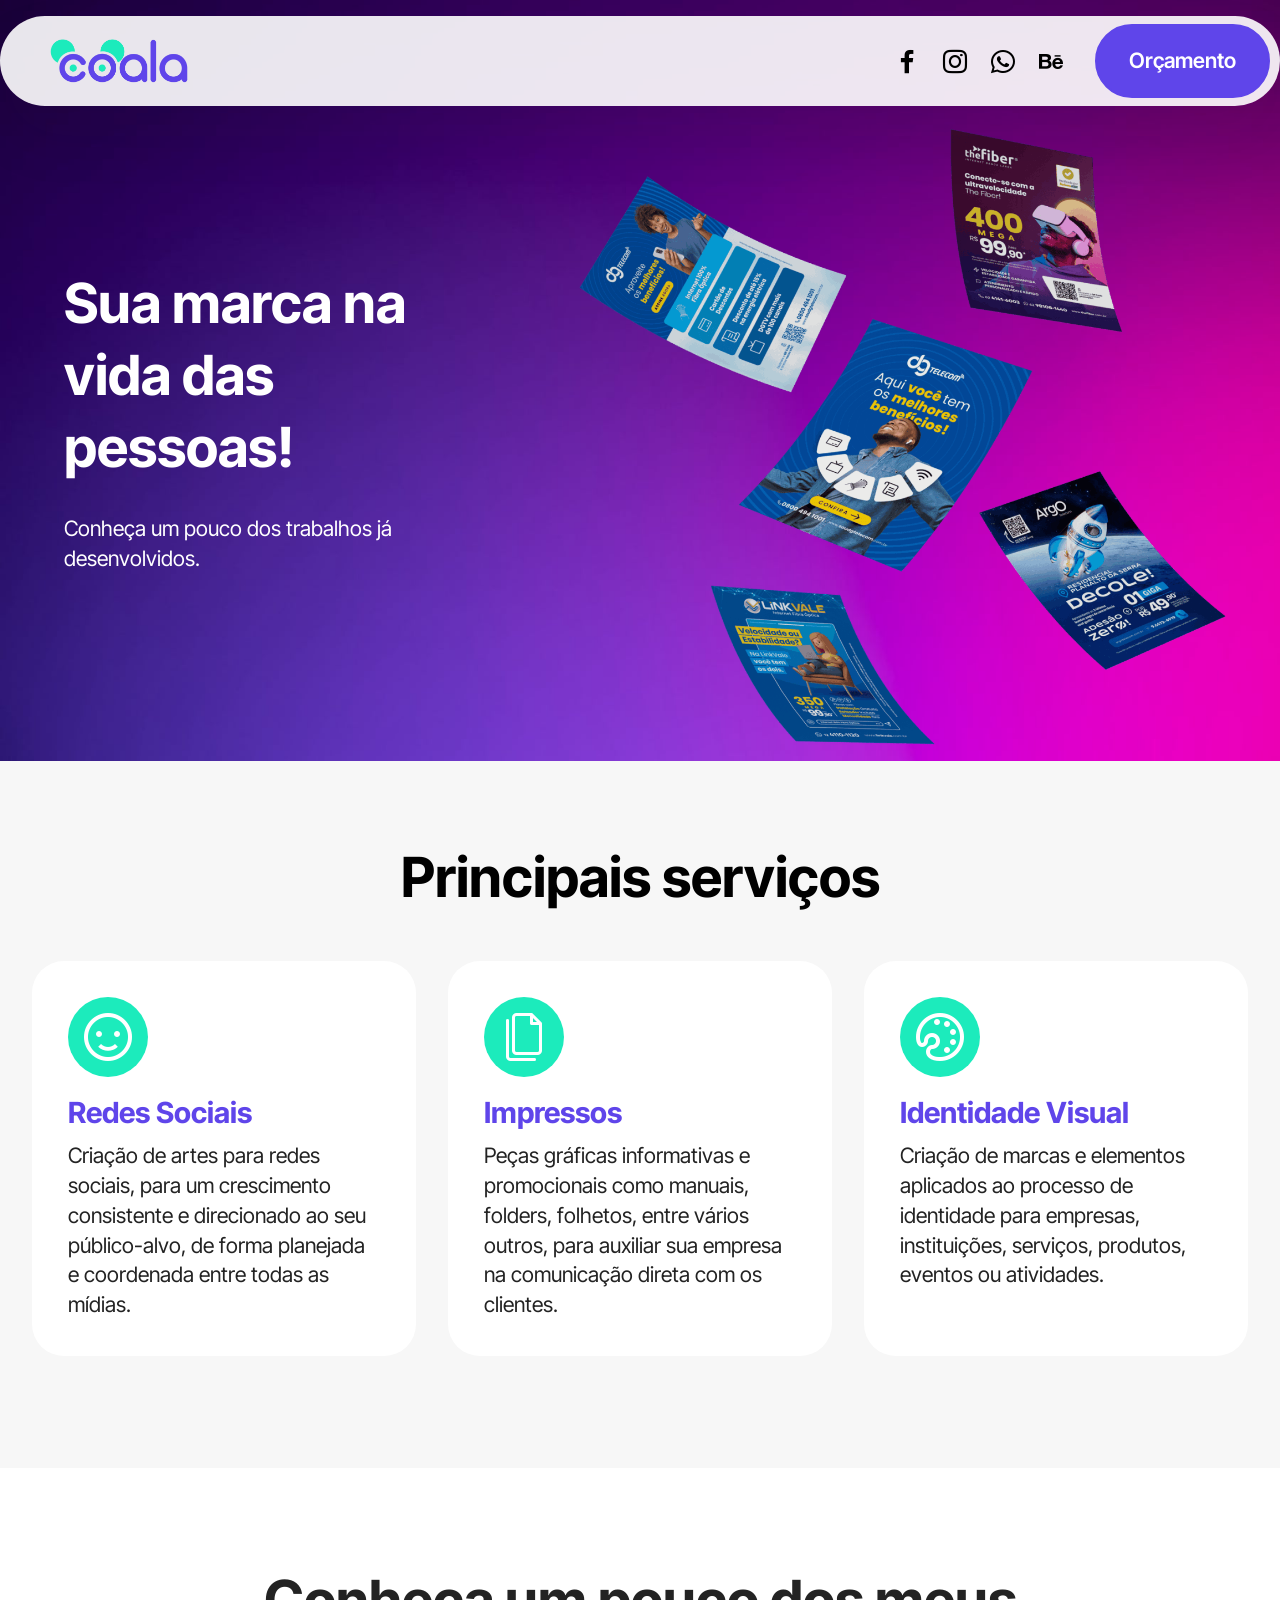
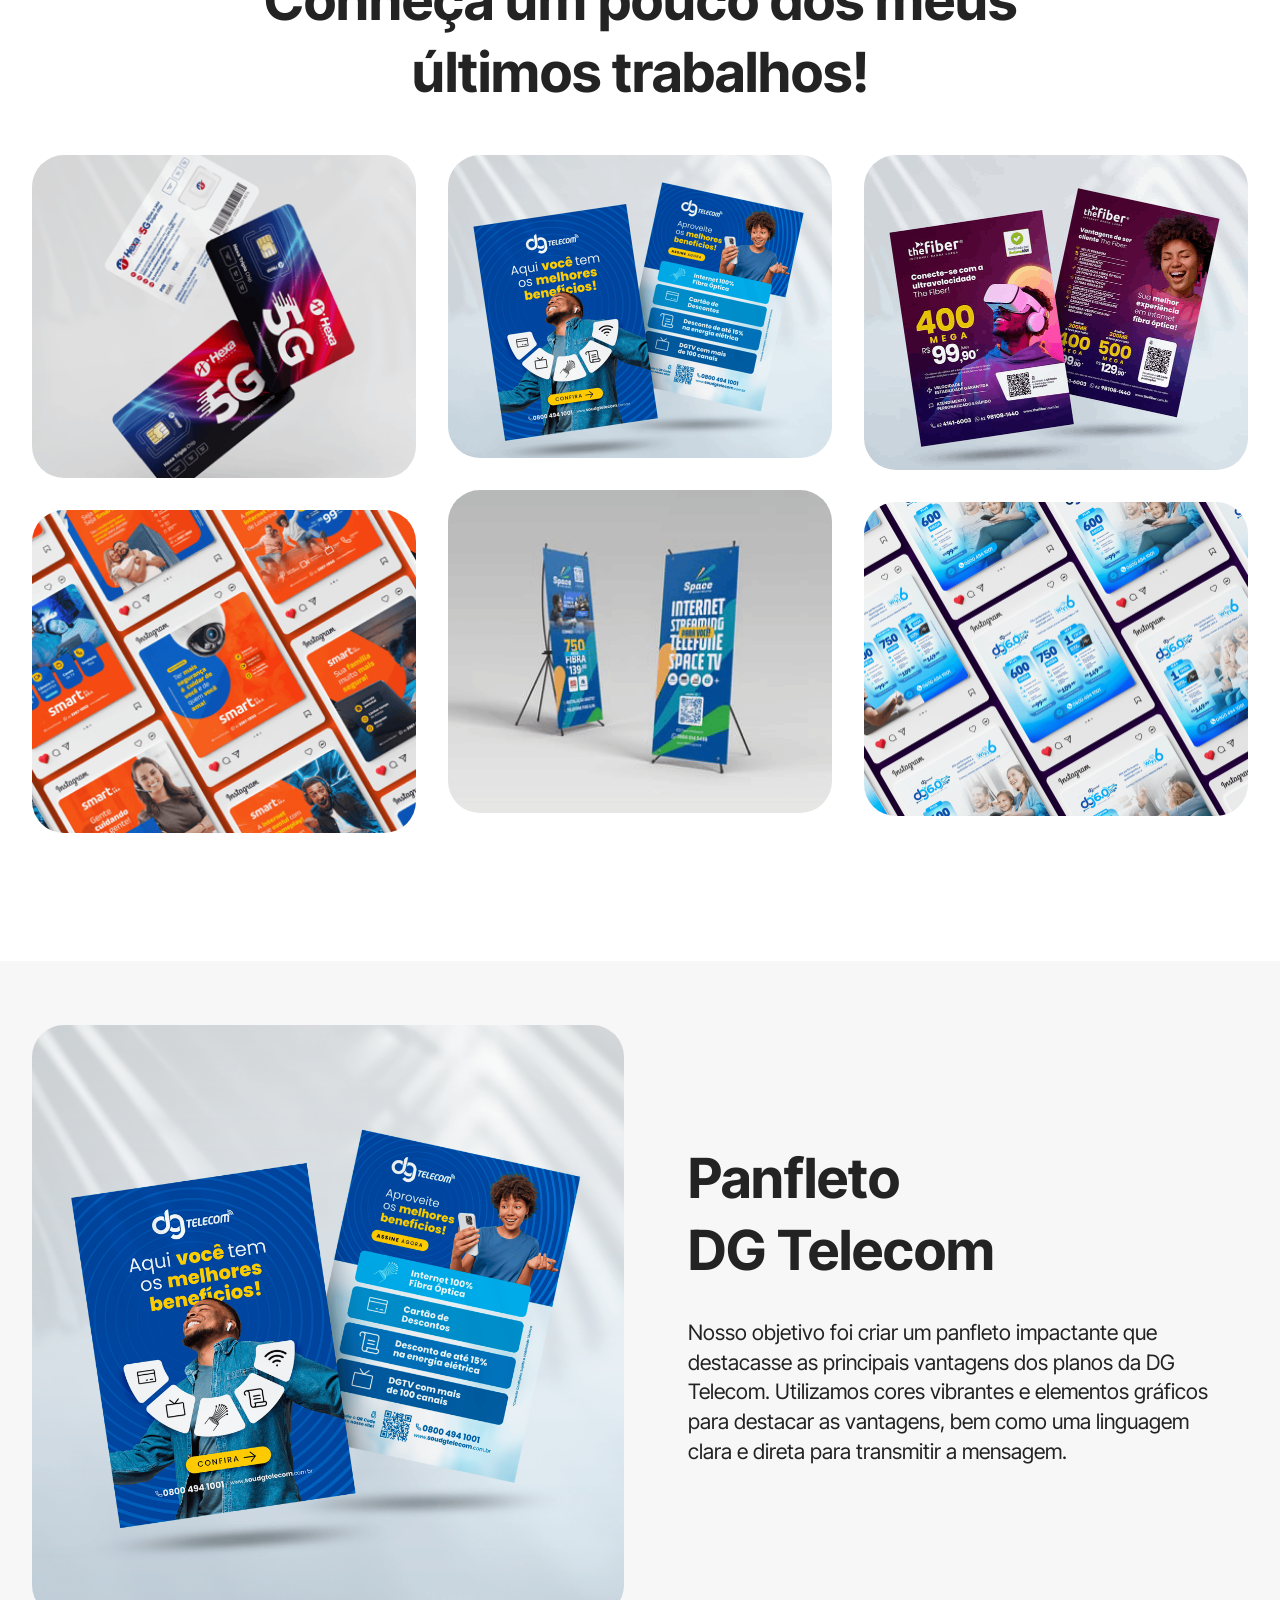
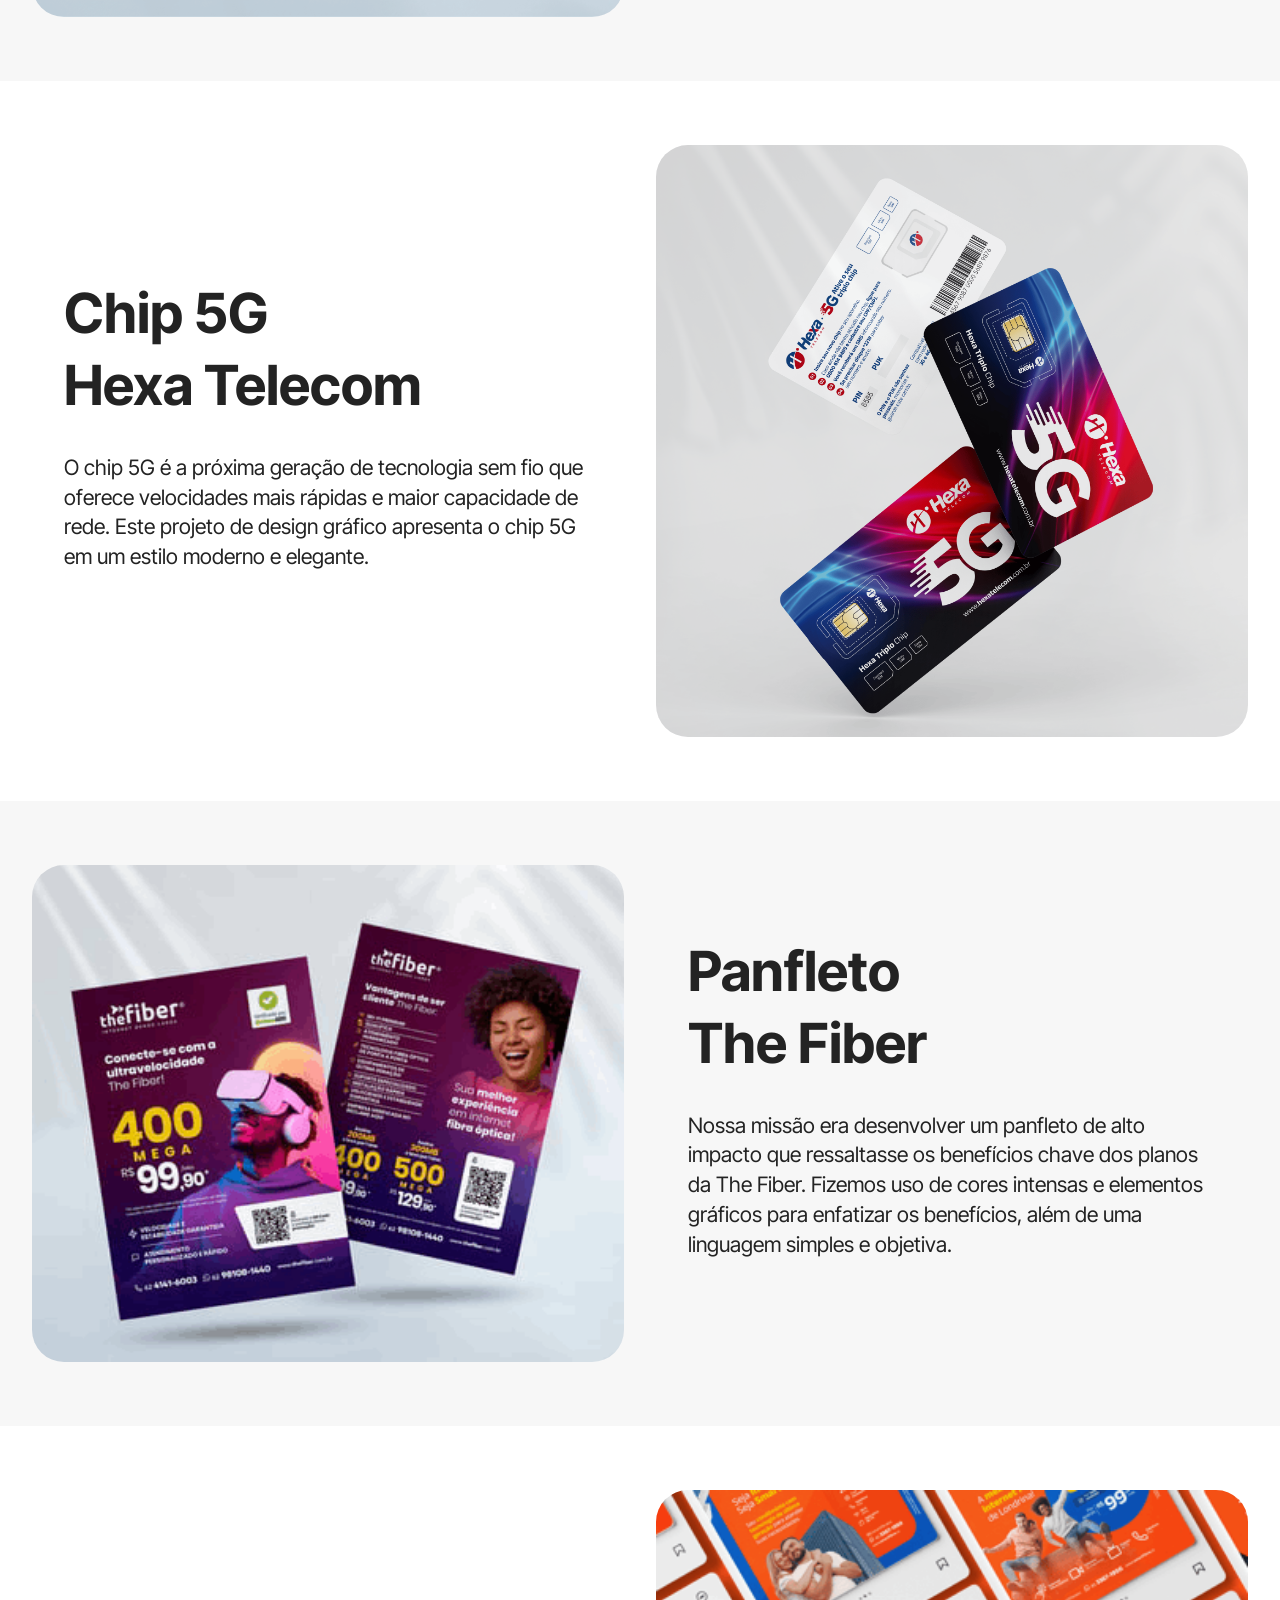
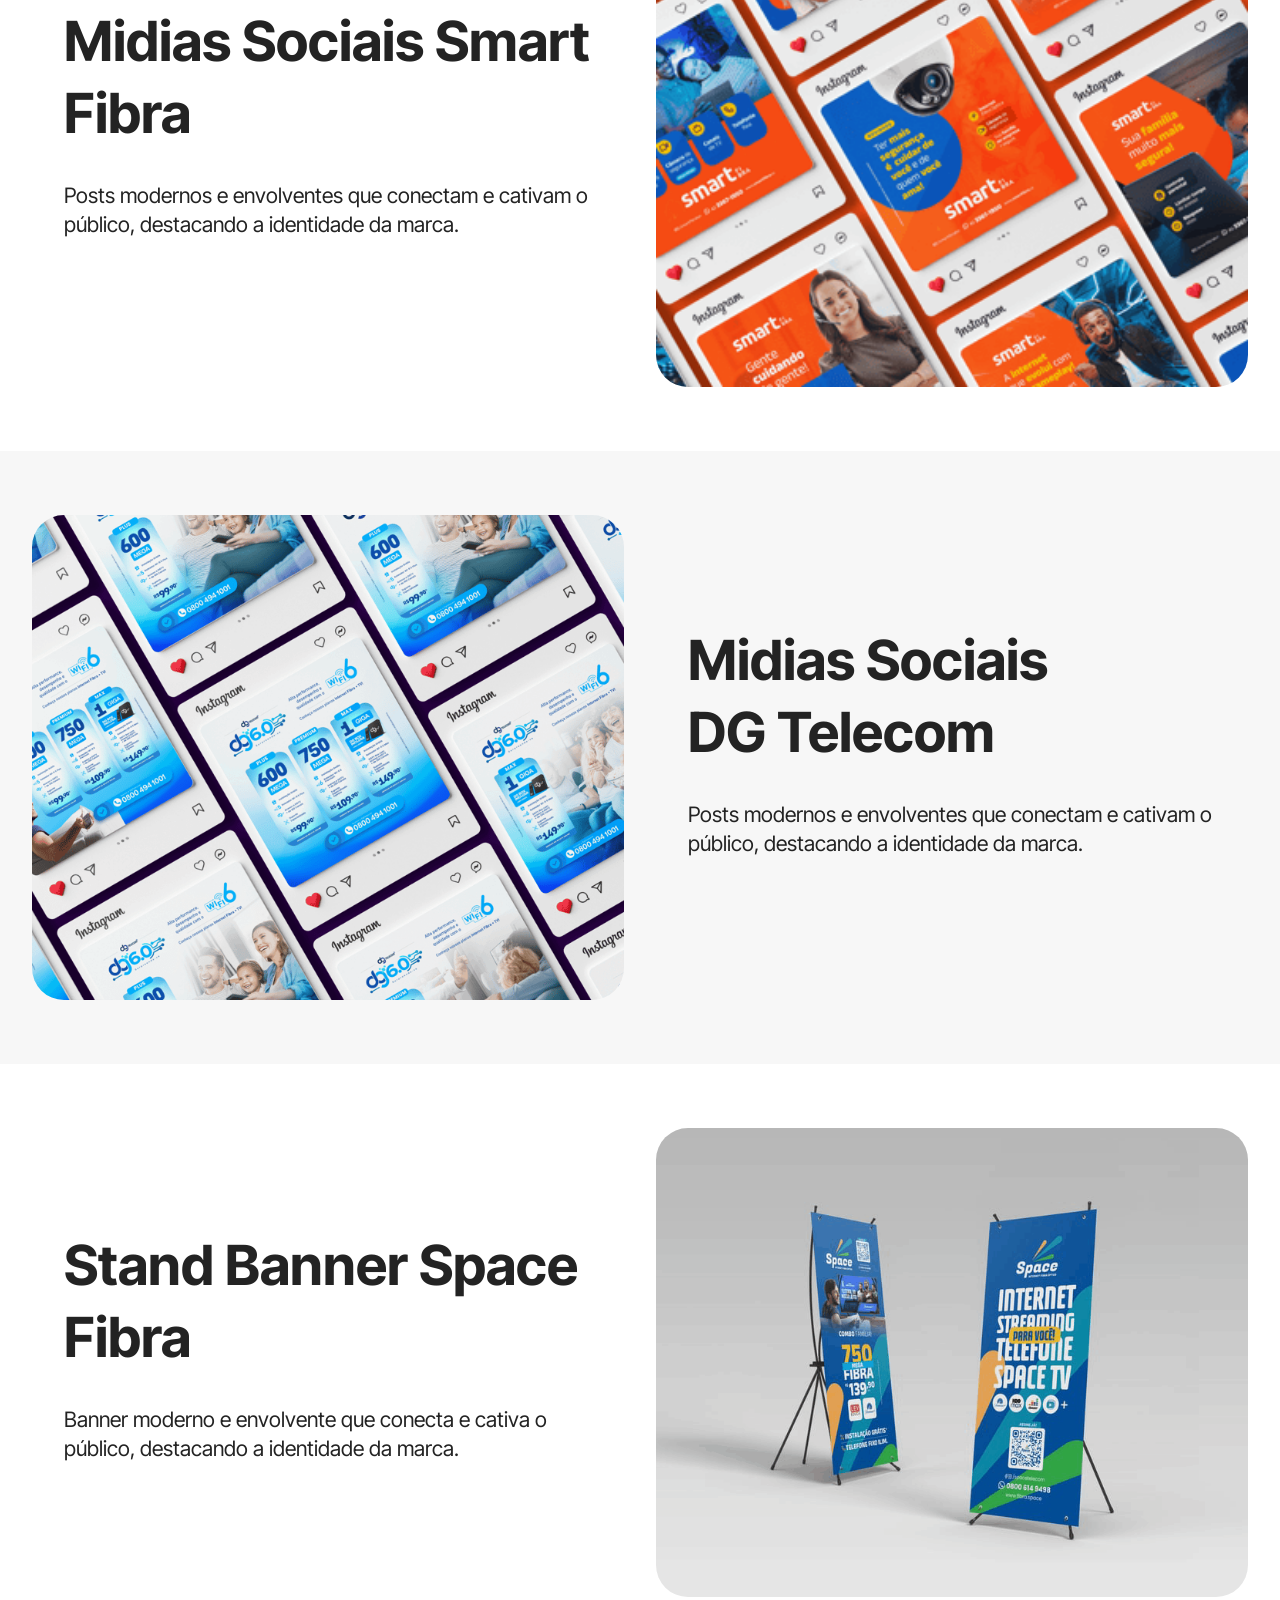
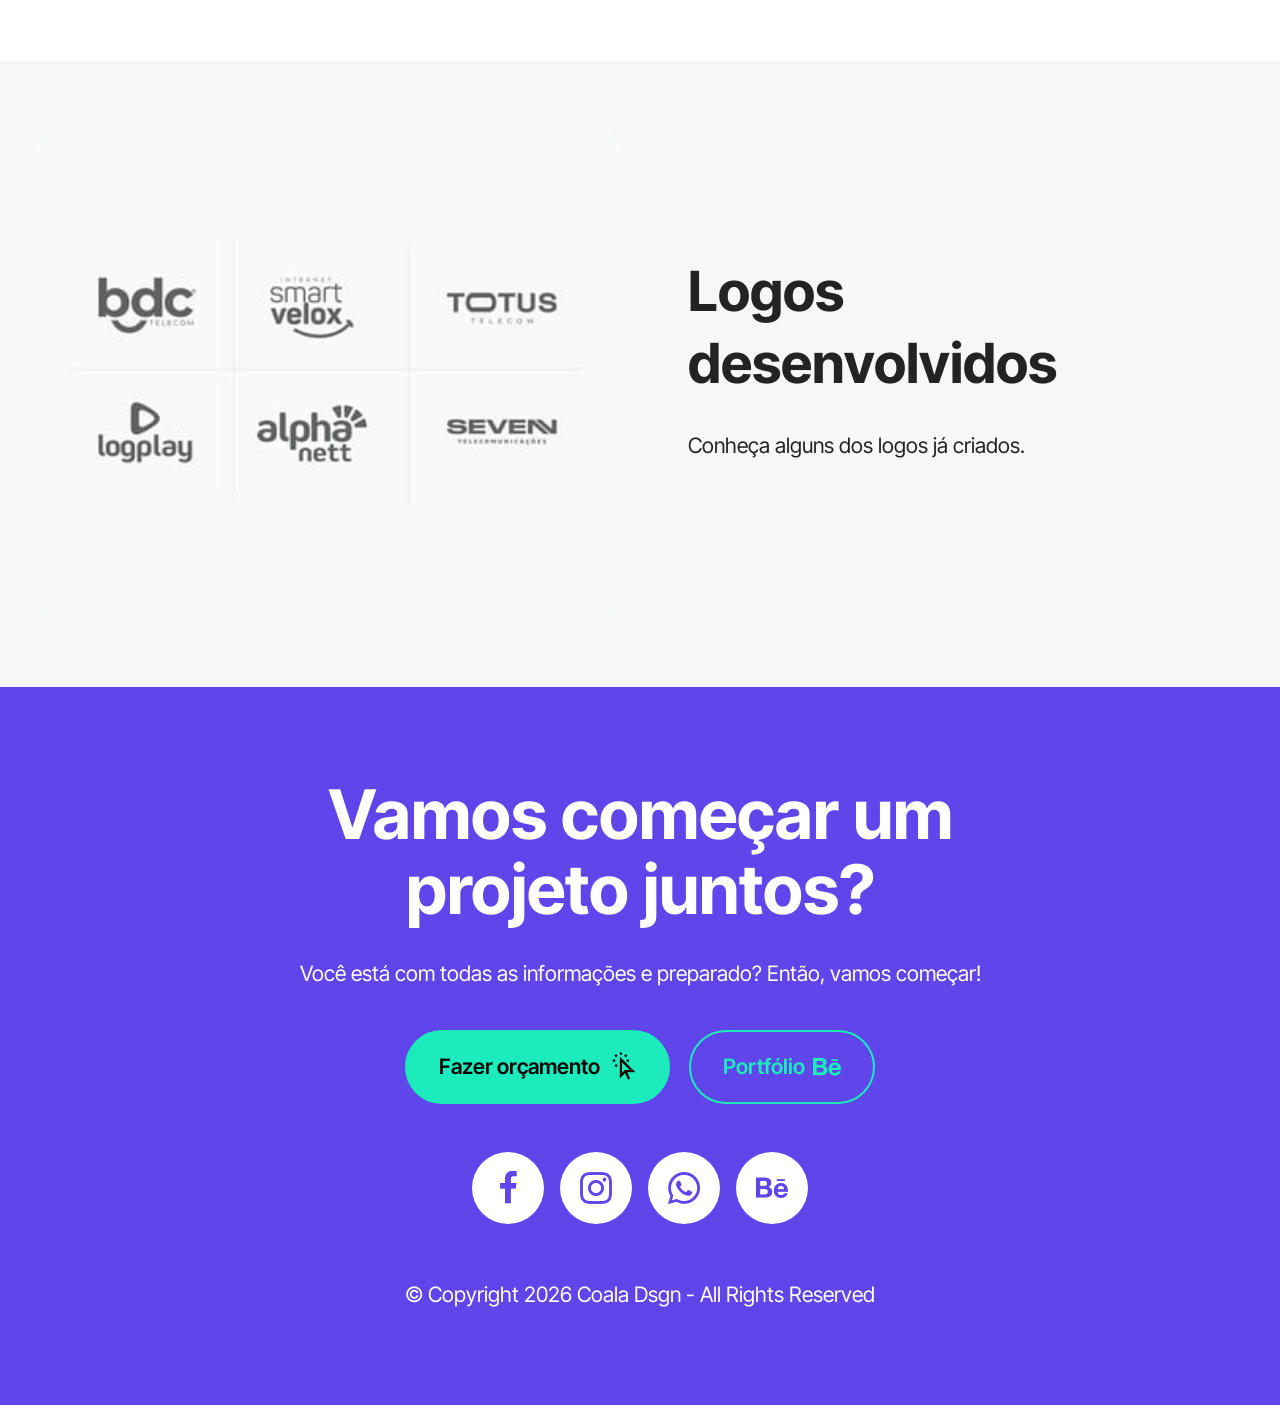
==== index.html @ 8f57ee8e "Update index.html" ====
<!DOCTYPE html>
<html  >
<head>
<link rel=“canonical” href=”https://www.coaladsgn.com”/>
	<!-- Google Tag Manager -->
<script>(function(w,d,s,l,i){w[l]=w[l]||[];w[l].push({'gtm.start':
new Date().getTime(),event:'gtm.js'});var f=d.getElementsByTagName(s)[0],
j=d.createElement(s),dl=l!='dataLayer'?'&l='+l:'';j.async=true;j.src=
'https://www.googletagmanager.com/gtm.js?id='+i+dl;f.parentNode.insertBefore(j,f);
})(window,document,'script','dataLayer','GTM-NLQ5HMNQ');</script>
<!-- End Google Tag Manager -->
  <!-- Site made with Mobirise Website Builder v6.1.12, https://mobirise.com -->
  <meta charset="UTF-8">
  <meta http-equiv="X-UA-Compatible" content="IE=edge">
  <meta name="generator" content="Mobirise v6.1.12, mobirise.com">
  <meta name="twitter:card" content="summary_large_image"/>
  <meta name="twitter:image:src" content="assets/images/index-meta.webp">
  <meta property="og:image" content="assets/images/index-meta.webp">
  <meta name="twitter:title" content="Coala Design: Serviços Gráficos Personalizados para Sua Empresa">
  <meta name="viewport" content="width=device-width, initial-scale=1, minimum-scale=1">
  <link rel="shortcut icon" href="assets/images/fav-azg89krl71hvrdk9-1.webp" type="image/x-icon">
  <meta name="description" content="Oferecemos serviços gráficos personalizados que ajudam sua marca a se destacar nas redes sociais e no mundo offline. Entre em contato para saber mais sobre design gráfico e como podemos ajudar sua marca a brilhar!">
  
  
  <title>Coala Design: Serviços Gráficos Personalizados para Sua Empresa</title>
  <link rel="stylesheet" href="assets/web/assets/mobirise-icons2/mobirise2.css">
  <link rel="stylesheet" href="assets/web/assets/mobirise-icons-bold/mobirise-icons-bold.css">
  <link rel="stylesheet" href="assets/bootstrap/css/bootstrap.min.css">
  <link rel="stylesheet" href="assets/animatecss/animate.css">
  <link rel="stylesheet" href="assets/dropdown/css/style.css">
  <link rel="stylesheet" href="assets/socicon/css/styles.css">
  <link rel="stylesheet" href="assets/theme/css/style.css">
  <link rel="stylesheet" href="assets/gallery/style.css">
  <link rel="preload" href="https://fonts.googleapis.com/css?family=Inter+Tight:100,200,300,400,500,600,700,800,900,100i,200i,300i,400i,500i,600i,700i,800i,900i&display=swap" as="style" onload="this.onload=null;this.rel='stylesheet'">
  <noscript><link rel="stylesheet" href="https://fonts.googleapis.com/css?family=Inter+Tight:100,200,300,400,500,600,700,800,900,100i,200i,300i,400i,500i,600i,700i,800i,900i&display=swap"></noscript>
  <link rel="preload" as="style" href="assets/mobirise/css/mbr-additional.css?v=78zz54"><link rel="stylesheet" href="assets/mobirise/css/mbr-additional.css?v=78zz54" type="text/css">

  
  
  
</head>
<body>
<!-- Google Tag Manager (noscript) -->
<noscript><iframe src="https://www.googletagmanager.com/ns.html?id=GTM-NLQ5HMNQ"
height="0" width="0" style="display:none;visibility:hidden"></iframe></noscript>
<!-- End Google Tag Manager (noscript) -->
  
  <section data-bs-version="5.1" class="menu menu2 cid-tJS6tZXiPa" once="menu" id="menu02-0">
	

	<nav class="navbar navbar-dropdown navbar-fixed-top navbar-expand-lg">
		<div class="container">
			<div class="navbar-brand">
				<span class="navbar-logo">
					<a href="https://www.coaladsgn.com/">
						<img src="assets/images/logo-coala-a3qpnkgbgbfbpbwk-307x118.png" alt="Coala Design" style="height: 3.7rem;">
					</a>
				</span>
				
			</div>
			<button class="navbar-toggler" type="button" data-toggle="collapse" data-bs-toggle="collapse" data-target="#navbarSupportedContent" data-bs-target="#navbarSupportedContent" aria-controls="navbarNavAltMarkup" aria-expanded="false" aria-label="Toggle navigation">
				<div class="hamburger">
					<span></span>
					<span></span>
					<span></span>
					<span></span>
				</div>
			</button>
			<div class="collapse navbar-collapse" id="navbarSupportedContent">
				
				<div class="icons-menu">
					<a class="iconfont-wrapper" href="https://www.facebook.com/coaladsgn" target="_blank">
						<span class="p-2 mbr-iconfont socicon-facebook socicon"></span>
					</a>
					<a class="iconfont-wrapper" href="https://www.instagram.com/coaladsgn" target="_blank">
						<span class="p-2 mbr-iconfont socicon-instagram socicon"></span>
					</a>
					<a class="iconfont-wrapper" href="https://api.whatsapp.com/send?phone=5584981029134&text=Ol%C3%A1!%20Vim%20pelo%20site%20e%20tenho%20interesse%20em%20seus%20servi%C3%A7os,%20gostaria%20de%20um%20or%C3%A7amento." target="_blank">
						<span class="p-2 mbr-iconfont socicon-whatsapp socicon"></span>
					</a>
					<a class="iconfont-wrapper" href="https://www.behance.net/coaladsgn" target="_blank">
						<span class="p-2 mbr-iconfont socicon-behance socicon"></span>
					</a>
				</div>
				<div class="navbar-buttons mbr-section-btn"><a class="btn btn-primary display-4" href="https://tally.so/r/VLJv7J" target="_blank">Orçamento</a></div>
			</div>
		</div>
	</nav>
</section>

<section data-bs-version="5.1" class="start article4 cid-vdKQbJYz8O" id="article04-25">
	

	
	

	<div class="container">
		<div class="row justify-content-center">
			<div class="col-12 col-md-12 col-lg-7 image-wrapper">
				<img class="w-100" src="assets/images/pan-2-mxbl9gplzvieb9qa-1256x1171.png" alt="mockup coala dsgn">
			</div>
			<div class="col-12 col-md-12 col-lg">
				<div class="text-wrapper align-left">
					<h1 class="mbr-section-title mbr-fonts-style mb-4 display-2"><strong>Sua marca na vida das pessoas!</strong></h1>
					<p class="mbr-text mbr-fonts-style mb-4 display-7">
						Conheça um pouco dos trabalhos já desenvolvidos.
					</p>
					
				</div>
			</div>
		</div>
	</div>
</section>

<section data-bs-version="5.1" class="features5 cid-vdKLP9fHgx" id="features05-21">
  

  
  
  <div class="container">
    <div class="row mb-5 justify-content-center">
      <div class="col-12 content-head">
        <h3 class="mbr-section-title mbr-fonts-style align-center mb-0 display-2"><strong>Principais serviços</strong></h3>
        
      </div>
    </div>
    <div class="row">
      <div class="item features-without-image col-12 col-md-6 col-lg-4 item-mb">
        <div class="item-wrapper">
          <div class="card-box align-left">
            <div class="iconfont-wrapper">
              <span class="mbr-iconfont mobi-mbri-smile-face mobi-mbri"></span>
            </div>
            <h5 class="card-title mbr-fonts-style display-5"><strong>Redes Sociais</strong></h5>
            <p class="card-text mbr-fonts-style display-7">
              Criação de artes para redes sociais, para um crescimento consistente e direcionado ao seu público-alvo, de forma planejada e coordenada entre todas as mídias.
            </p>

            
          </div>
        </div>
      </div>
      <div class="item features-without-image col-12 col-md-6 col-lg-4 item-mb">
        <div class="item-wrapper">
          <div class="card-box align-left">
            <div class="iconfont-wrapper">
              <span class="mbr-iconfont mbrib-pages"></span>
            </div>
            <h5 class="card-title mbr-fonts-style display-5">
              <strong>Impressos</strong>
            </h5>
            <p class="card-text mbr-fonts-style display-7">
              Peças gráficas informativas e promocionais como manuais, folders, folhetos, entre vários outros, para auxiliar sua empresa na comunicação direta com os clientes.
            </p>

            
          </div>
        </div>
      </div>
      <div class="item features-without-image col-12 col-md-6 col-lg-4 item-mb">
        <div class="item-wrapper">
          <div class="card-box align-left">
            <div class="iconfont-wrapper">
              <span class="mbr-iconfont mobi-mbri-change-style mobi-mbri"></span>
            </div>
            <h5 class="card-title mbr-fonts-style display-5"><strong>Identidade Visual</strong></h5>
            <p class="card-text mbr-fonts-style display-7">
              Criação de marcas e elementos aplicados ao processo de identidade para empresas, instituições, serviços, produtos, eventos ou atividades.
            </p>

            
          </div>
        </div>
      </div>
    </div>
  </div>
</section>

<section data-bs-version="5.1" class="gallery1 mbr-gallery cid-tMlDYtQ5fF" id="gallery02-v">
    

    
    

    <div class="container-fluid">
        <div class="row justify-content-center">
            <div class="col-12 content-head">
                <div class="mbr-section-head mb-5">
                    <h3 class="mbr-section-title mbr-fonts-style align-center m-0 display-2"><strong>Conheça um pouco dos meus últimos&nbsp;trabalhos!</strong></h3>
                    
                </div>
            </div>
        </div>
        <div class="row mbr-gallery mbr-masonry" data-masonry="{&quot;percentPosition&quot;: true }">
            <div class="col-12 col-md-6 col-lg-4 item gallery-image active">
                <div class="item-wrapper" data-toggle="modal" data-bs-toggle="modal" data-target="#vdKXdOpwnE-modal" data-bs-target="#vdKXdOpwnE-modal">
                    <img class="w-100" src="assets/images/e577a81570484751.647a38414a8c4-aop6ldger8tav1gb-375x315.png" alt="Mobirise Website Builder" data-slide-to="0" data-bs-slide-to="0" data-target="#lb-vdKXdOpwnE" data-bs-target="#lb-vdKXdOpwnE">
                    <div class="icon-wrapper">
                        <span class="mobi-mbri mobi-mbri-search mbr-iconfont mbr-iconfont-btn"></span>
                    </div>
                </div>
                
            </div><div class="col-12 col-md-6 col-lg-4 item gallery-image">
                <div class="item-wrapper" data-toggle="modal" data-bs-toggle="modal" data-target="#vdKXdOpwnE-modal" data-bs-target="#vdKXdOpwnE-modal">
                    <img class="w-100" src="assets/images/a961dc157338131.6376d1f6e3055-yrd623g970u5rldk-768x606.png" alt="Mobirise Website Builder" data-slide-to="1" data-bs-slide-to="1" data-target="#lb-vdKXdOpwnE" data-bs-target="#lb-vdKXdOpwnE">
                    <div class="icon-wrapper">
                        <span class="mobi-mbri mobi-mbri-search mbr-iconfont mbr-iconfont-btn"></span>
                    </div>
                </div>
                
            </div>
            
            <div class="col-12 col-md-6 col-lg-4 item gallery-image">
                <div class="item-wrapper" data-toggle="modal" data-bs-toggle="modal" data-target="#vdKXdOpwnE-modal" data-bs-target="#vdKXdOpwnE-modal">
                    <img class="w-100" src="assets/images/50503b156784703.636d0bb4a9eec-mv04elrx3gslqj04-768x629.png" alt="Mobirise Website Builder" data-slide-to="2" data-bs-slide-to="2" data-target="#lb-vdKXdOpwnE" data-bs-target="#lb-vdKXdOpwnE">
                    <div class="icon-wrapper">
                        <span class="mobi-mbri mobi-mbri-search mbr-iconfont mbr-iconfont-btn"></span>
                    </div>
                </div>
                
            </div>
            <div class="col-12 col-md-6 col-lg-4 item gallery-image">
                <div class="item-wrapper" data-toggle="modal" data-bs-toggle="modal" data-target="#vdKXdOpwnE-modal" data-bs-target="#vdKXdOpwnE-modal">
                    <img class="w-100" src="assets/images/805b751815454111.651db0fb3c465-ae0oaawx9gc2kok1-375x315.png" alt="Mobirise Website Builder" data-slide-to="3" data-bs-slide-to="3" data-target="#lb-vdKXdOpwnE" data-bs-target="#lb-vdKXdOpwnE">
                    <div class="icon-wrapper">
                        <span class="mobi-mbri mobi-mbri-search mbr-iconfont mbr-iconfont-btn"></span>
                    </div>
                </div>
                
            </div>
            <div class="col-12 col-md-6 col-lg-4 item gallery-image">
                <div class="item-wrapper" data-toggle="modal" data-bs-toggle="modal" data-target="#vdKXdOpwnE-modal" data-bs-target="#vdKXdOpwnE-modal">
                    <img class="w-100" src="assets/images/8b30b5198790099.6647429564dac-dwxybb5g95tx2bql-768x629.png" alt="Mobirise Website Builder" data-slide-to="4" data-bs-slide-to="4" data-target="#lb-vdKXdOpwnE" data-bs-target="#lb-vdKXdOpwnE">
                    <div class="icon-wrapper">
                        <span class="mobi-mbri mobi-mbri-search mbr-iconfont mbr-iconfont-btn"></span>
                    </div>
                </div>
                
            </div>
            <div class="col-12 col-md-6 col-lg-4 item gallery-image">
                <div class="item-wrapper" data-toggle="modal" data-bs-toggle="modal" data-target="#vdKXdOpwnE-modal" data-bs-target="#vdKXdOpwnE-modal">
                    <img class="w-100" src="assets/images/b3692f1761549891.64c0087e5422e-min-ae0meejggkhn07rj-375x315.png" alt="Mobirise Website Builder" data-slide-to="5" data-bs-slide-to="5" data-target="#lb-vdKXdOpwnE" data-bs-target="#lb-vdKXdOpwnE">
                    <div class="icon-wrapper">
                        <span class="mobi-mbri mobi-mbri-search mbr-iconfont mbr-iconfont-btn"></span>
                    </div>
                </div>
                
            </div>
            
        </div>

        <div class="modal mbr-slider" tabindex="-1" role="dialog" aria-hidden="true" id="vdKXdOpwnE-modal">
            <div class="modal-dialog" role="document">
                <div class="modal-content">
                    <div class="modal-body">
                        <div class="carousel slide carousel-fade" id="lb-vdKXdOpwnE" data-interval="5000" data-bs-interval="5000">
                            <div class="carousel-inner">
                                <div class="carousel-item active">
                                    <img class="d-block w-100" src="assets/images/e577a81570484751.647a38414a8c4-aop6ldger8tav1gb-375x315.png" alt="Mobirise Website Builder">
                                </div><div class="carousel-item">
                                    <img class="d-block w-100" src="assets/images/a961dc157338131.6376d1f6e3055-yrd623g970u5rldk-768x606.png" alt="Mobirise Website Builder">
                                </div>
                                
                                <div class="carousel-item">
                                    <img class="d-block w-100" src="assets/images/50503b156784703.636d0bb4a9eec-mv04elrx3gslqj04-768x629.png" alt="Mobirise Website Builder">
                                </div>
                                <div class="carousel-item">
                                    <img class="d-block w-100" src="assets/images/805b751815454111.651db0fb3c465-ae0oaawx9gc2kok1-375x315.png" alt="Mobirise Website Builder">
                                </div>
                                <div class="carousel-item">
                                    <img class="d-block w-100" src="assets/images/8b30b5198790099.6647429564dac-dwxybb5g95tx2bql-768x629.png" alt="Mobirise Website Builder">
                                </div>
                                <div class="carousel-item">
                                    <img class="d-block w-100" src="assets/images/b3692f1761549891.64c0087e5422e-min-ae0meejggkhn07rj-375x315.png" alt="Mobirise Website Builder">
                                </div>
                                
                            </div>
                            <ol class="carousel-indicators">
                                <li data-slide-to="0" data-bs-slide-to="0" class="active" data-target="#lb-vdKXdOpwnE" data-bs-target="#lb-vdKXdOpwnE"></li>
                                <li data-slide-to="1" data-bs-slide-to="1" data-target="#lb-vdKXdOpwnE" data-bs-target="#lb-vdKXdOpwnE"></li>
                                <li data-slide-to="2" data-bs-slide-to="2" data-target="#lb-vdKXdOpwnE" data-bs-target="#lb-vdKXdOpwnE"></li>
                                <li data-slide-to="3" data-bs-slide-to="3" data-target="#lb-vdKXdOpwnE" data-bs-target="#lb-vdKXdOpwnE"></li>
                                <li data-slide-to="4" data-bs-slide-to="4" data-target="#lb-vdKXdOpwnE" data-bs-target="#lb-vdKXdOpwnE"></li>
                                <li data-slide-to="5" data-bs-slide-to="5" data-target="#lb-vdKXdOpwnE" data-bs-target="#lb-vdKXdOpwnE"></li>
                                
                            </ol>
                            <a role="button" href="" class="close" data-dismiss="modal" data-bs-dismiss="modal" aria-label="Close">
                            </a>
                            <a class="carousel-control-prev carousel-control" role="button" data-slide="prev" data-bs-slide="prev" href="#lb-vdKXdOpwnE">
                                <span class="mobi-mbri mobi-mbri-arrow-prev" aria-hidden="true"></span>
                                <span class="sr-only visually-hidden">Previous</span>
                            </a>
                            <a class="carousel-control-next carousel-control" role="button" data-slide="next" data-bs-slide="next" href="#lb-vdKXdOpwnE">
                                <span class="mobi-mbri mobi-mbri-arrow-next" aria-hidden="true"></span>
                                <span class="sr-only visually-hidden">Next</span>
                            </a>
                        </div>
                    </div>
                </div>
            </div>
        </div>
    </div>
</section>

<section data-bs-version="5.1" class="header1 cid-vdGhd7HIdX" id="header01-1t">
	

	
	

	<div class="container">
		<div class="row justify-content-center">
			<div class="col-12 col-md-12 col-lg-6 image-wrapper">
				<img class="w-100" src="assets/images/dg-panfleto.webp" alt="Panfleto DG Telecom">
			</div>
			<div class="col-12 col-lg col-md-12">
				<div class="text-wrapper align-left">
					<h1 class="mbr-section-title mbr-fonts-style mb-4 display-2"><strong>Panfleto </strong><br><strong>DG Telecom</strong></h1>
					<p class="mbr-text mbr-fonts-style mb-4 display-7">
						Nosso objetivo foi criar um panfleto impactante que destacasse as principais vantagens dos planos da DG Telecom. Utilizamos cores vibrantes e elementos gráficos para destacar as vantagens, bem como uma linguagem clara e direta para transmitir a mensagem.
					</p>
					
				</div>
			</div>
		</div>
	</div>
</section>

<section data-bs-version="5.1" class="header1 cid-vdGhHsyXA5" id="header01-1u">
	

	
	

	<div class="container">
		<div class="row justify-content-center">
			<div class="col-12 col-md-12 col-lg-6 image-wrapper">
				<img class="w-100" src="assets/images/hexa-chip.webp" alt="Chip 5G Hexa Telecom">
			</div>
			<div class="col-12 col-lg col-md-12">
				<div class="text-wrapper align-left">
					<h1 class="mbr-section-title mbr-fonts-style mb-4 display-2"><strong>Chip 5G </strong><br><strong> Hexa Telecom</strong></h1>
					<p class="mbr-text mbr-fonts-style mb-4 display-7">
						O chip 5G é a próxima geração de tecnologia sem fio que oferece velocidades mais rápidas e maior capacidade de rede. Este projeto de design gráfico apresenta o chip 5G em um estilo moderno e elegante.
					</p>
					
				</div>
			</div>
		</div>
	</div>
</section>

<section data-bs-version="5.1" class="header1 cid-vdGhUl4Wk9" id="header01-1v">
	

	
	

	<div class="container">
		<div class="row justify-content-center">
			<div class="col-12 col-md-12 col-lg-6 image-wrapper">
				<img class="w-100" src="assets/images/50503b1567847031.636d0bb4a9eec-mv04elrx3gslqj04-375x315.png" alt="Panfleto The Fiber">
			</div>
			<div class="col-12 col-lg col-md-12">
				<div class="text-wrapper align-left">
					<h1 class="mbr-section-title mbr-fonts-style mb-4 display-2"><strong>Panfleto </strong><br><strong> The Fiber</strong></h1>
					<p class="mbr-text mbr-fonts-style mb-4 display-7">
						Nossa missão era desenvolver um panfleto de alto impacto que ressaltasse os benefícios chave dos planos da The Fiber. Fizemos uso de cores intensas e elementos gráficos para enfatizar os benefícios, além de uma linguagem simples e objetiva.
					</p>
					
				</div>
			</div>
		</div>
	</div>
</section>

<section data-bs-version="5.1" class="header1 cid-vdGi20bRKb" id="header01-1w">
	

	
	

	<div class="container">
		<div class="row justify-content-center">
			<div class="col-12 col-md-12 col-lg-6 image-wrapper">
				<img class="w-100" src="assets/images/b3692f1761549891.64c0087e5422e-min-ae0meejggkhn07rj-375x315.png" alt="Midias Sociais Smart Fibra">
			</div>
			<div class="col-12 col-lg col-md-12">
				<div class="text-wrapper align-left">
					<h1 class="mbr-section-title mbr-fonts-style mb-4 display-2"><strong>Midias Sociais  Smart Fibra</strong></h1>
					<p class="mbr-text mbr-fonts-style mb-4 display-7">
						Posts modernos e envolventes que conectam e cativam o público, destacando a identidade da marca.
					</p>
					
				</div>
			</div>
		</div>
	</div>
</section>

<section data-bs-version="5.1" class="header1 cid-vdGiaZ0AOD" id="header01-1x">
	

	
	

	<div class="container">
		<div class="row justify-content-center">
			<div class="col-12 col-md-12 col-lg-6 image-wrapper">
				<img class="w-100" src="assets/images/8b30b5198790099.6647429564dac-dwxybb5g95tx2bql-768x629.png" alt="Midias Sociais DG Telecom">
			</div>
			<div class="col-12 col-lg col-md-12">
				<div class="text-wrapper align-left">
					<h1 class="mbr-section-title mbr-fonts-style mb-4 display-2"><strong>Midias Sociais </strong><br><strong>DG Telecom</strong></h1>
					<p class="mbr-text mbr-fonts-style mb-4 display-7">
						Posts modernos e envolventes que conectam e cativam o público, destacando a identidade da marca.
					</p>
					
				</div>
			</div>
		</div>
	</div>
</section>

<section data-bs-version="5.1" class="header1 cid-vdGigQPfjv" id="header01-1y">
	

	
	

	<div class="container">
		<div class="row justify-content-center">
			<div class="col-12 col-md-12 col-lg-6 image-wrapper">
				<img class="w-100" src="assets/images/805b75181545411.651db0fb3c465-ae0oaawx9gc2kok1-768x609.png" alt="Stand Banner Space Fibra">
			</div>
			<div class="col-12 col-lg col-md-12">
				<div class="text-wrapper align-left">
					<h1 class="mbr-section-title mbr-fonts-style mb-4 display-2"><strong>Stand Banner  Space Fibra</strong></h1>
					<p class="mbr-text mbr-fonts-style mb-4 display-7">
						Banner moderno e envolvente que conecta e cativa o público, destacando a identidade da marca.
					</p>
					
				</div>
			</div>
		</div>
	</div>
</section>

<section data-bs-version="5.1" class="header1 cid-vdGipiCwfD" id="header01-1z">
	

	
	

	<div class="container">
		<div class="row justify-content-center">
			<div class="col-12 col-md-12 col-lg-6 image-wrapper">
				<img class="w-100" src="assets/images/logos-ybg8bzzr5dtvbj2v1-375x315.png" alt="Logos desenvolvidos">
			</div>
			<div class="col-12 col-lg col-md-12">
				<div class="text-wrapper align-left">
					<h1 class="mbr-section-title mbr-fonts-style mb-4 display-2"><strong>Logos desenvolvidos</strong></h1>
					<p class="mbr-text mbr-fonts-style mb-4 display-7">
						Conheça alguns dos logos já criados.
					</p>
					
				</div>
			</div>
		</div>
	</div>
</section>

<section data-bs-version="5.1" class="header09 cid-tLAX5BnXkJ" id="header09-q">
	
	
	<div class="container">
		<div class="row">
			<div class="content-wrap col-12 col-md-7">
				<h1 class="mbr-section-title mbr-fonts-style mbr-white mb-4 display-1"><strong>Vamos começar um projeto juntos?</strong></h1>
				
				<p class="mbr-fonts-style mbr-text mbr-white mb-4 display-7">
					Você está com todas as informações e preparado? Então, vamos começar!
				</p>
				<div class="mbr-section-btn"><a class="btn btn-secondary display-7" href="https://tally.so/r/VLJv7J" target="_blank"><span class="mobi-mbri mobi-mbri-cursor-click mbr-iconfont mbr-iconfont-btn"></span>Fazer orçamento</a> <a class="btn btn-secondary-outline display-7" href="https://www.behance.net/coaladsgn" target="_blank"><span class="socicon socicon-behance mbr-iconfont mbr-iconfont-btn"></span>Portfólio</a></div>
			</div>
		</div>
	</div>
</section>

<section data-bs-version="5.1" class="footer1 programm5 cid-vdGdNRTTof" once="footers" id="footer03-1s">

        

    

    <div class="container">
        <div class="row">

            

            <div class="col-12">
                <div class="social-row">
                    <div class="soc-item">
                        <a href="https://www.facebook.com/coaladsgn" target="_blank">
                            <span class="mbr-iconfont display-7 socicon-facebook socicon" style=""></span>
                        </a>
                    </div>
                    <div class="soc-item">
                        <a href="https://www.instagram.com/coaladsgn" target="_blank">
                            <span class="mbr-iconfont socicon-instagram socicon"></span>
                        </a>
                    </div>
                    <div class="soc-item">
                        <a href="https://api.whatsapp.com/send?phone=5584981029134&text=Ol%C3%A1!%20Vim%20pelo%20site%20e%20tenho%20interesse%20em%20seus%20servi%C3%A7os,%20gostaria%20de%20um%20or%C3%A7amento." target="_blank">
                            <span class="mbr-iconfont socicon-whatsapp socicon"></span>
                        </a>
                    </div>
                    <div class="soc-item">
                        <a href="https://www.behance.net/coaladsgn" target="_blank">
                            <span class="mbr-iconfont socicon-behance socicon"></span>
                        </a>
                    </div>
                    
                </div>
            </div>
            <div class="col-12 mt-5">
                <p class="mbr-fonts-style copyright display-7">
                    © Copyright 2026 Coala Dsgn - All Rights Reserved
                </p>
            </div>
        </div>
    </div>
<script src="assets/bootstrap/js/bootstrap.bundle.min.js"></script>  <script src="assets/smoothscroll/smooth-scroll.js"></script>  <script src="assets/ytplayer/index.js"></script>  <script src="assets/dropdown/js/navbar-dropdown.js"></script>  <script src="assets/masonry/masonry.pkgd.min.js"></script>  <script src="assets/imagesloaded/imagesloaded.pkgd.min.js"></script>  <script src="assets/theme/js/script.js"></script>  <script src="assets/gallery/player.min.js"></script>  <script src="assets/gallery/script.js"></script>  
	
  <input name="animation" type="hidden">
  </body>
</html>
---- assets/web/assets/mobirise-icons2/mobirise2.css ----
@font-face {
  font-family: 'Moririse2';
  font-display: swap;
  src:  url('mobirise2.eot?f2bix4');
  src:  url('mobirise2.eot?f2bix4#iefix') format('embedded-opentype'),
    url('mobirise2.woff2?f2bix4') format('woff2'),
    url('mobirise2.woff?f2bix4') format('woff'),
    url('mobirise2.ttf?f2bix4') format('truetype'),
    url('mobirise2.svg?f2bix4#mobirise2') format('svg');
  font-weight: normal;
  font-style: normal;
}

[class^="mobi-"], [class*=" mobi-"] {
  /* use !important to prevent issues with browser extensions that change fonts */
  font-family: 'Moririse2' !important;
  speak: none;
  font-style: normal;
  font-weight: normal;
  font-variant: normal;
  text-transform: none;
  line-height: 1;

  /* Better Font Rendering =========== */
  -webkit-font-smoothing: antialiased;
  -moz-osx-font-smoothing: grayscale;
}

.mobi-mbri-add-submenu:before {
  content: "\e900";
}
.mobi-mbri-alert:before {
  content: "\e901";
}
.mobi-mbri-align-center:before {
  content: "\e902";
}
.mobi-mbri-align-justify:before {
  content: "\e903";
}
.mobi-mbri-align-left:before {
  content: "\e904";
}
.mobi-mbri-align-right:before {
  content: "\e905";
}
.mobi-mbri-android:before {
  content: "\e906";
}
.mobi-mbri-apple:before {
  content: "\e907";
}
.mobi-mbri-arrow-down:before {
  content: "\e908";
}
.mobi-mbri-arrow-next:before {
  content: "\e909";
}
.mobi-mbri-arrow-prev:before {
  content: "\e90a";
}
.mobi-mbri-arrow-up:before {
  content: "\e90b";
}
.mobi-mbri-bold:before {
  content: "\e90c";
}
.mobi-mbri-bookmark:before {
  content: "\e90d";
}
.mobi-mbri-bootstrap:before {
  content: "\e90e";
}
.mobi-mbri-briefcase:before {
  content: "\e90f";
}
.mobi-mbri-browse:before {
  content: "\e910";
}
.mobi-mbri-bulleted-list:before {
  content: "\e911";
}
.mobi-mbri-calendar:before {
  content: "\e912";
}
.mobi-mbri-camera:before {
  content: "\e913";
}
.mobi-mbri-cart-add:before {
  content: "\e914";
}
.mobi-mbri-cart-full:before {
  content: "\e915";
}
.mobi-mbri-cash:before {
  content: "\e916";
}
.mobi-mbri-change-style:before {
  content: "\e917";
}
.mobi-mbri-chat:before {
  content: "\e918";
}
.mobi-mbri-clock:before {
  content: "\e919";
}
.mobi-mbri-close:before {
  content: "\e91a";
}
.mobi-mbri-cloud:before {
  content: "\e91b";
}
.mobi-mbri-code:before {
  content: "\e91c";
}
.mobi-mbri-contact-form:before {
  content: "\e91d";
}
.mobi-mbri-credit-card:before {
  content: "\e91e";
}
.mobi-mbri-cursor-click:before {
  content: "\e91f";
}
.mobi-mbri-cust-feedback:before {
  content: "\e920";
}
.mobi-mbri-database:before {
  content: "\e921";
}
.mobi-mbri-delivery:before {
  content: "\e922";
}
.mobi-mbri-desktop:before {
  content: "\e923";
}
.mobi-mbri-devices:before {
  content: "\e924";
}
.mobi-mbri-down:before {
  content: "\e925";
}
.mobi-mbri-download-2:before {
  content: "\e926";
}
.mobi-mbri-download:before {
  content: "\e927";
}
.mobi-mbri-drag-n-drop-2:before {
  content: "\e928";
}
.mobi-mbri-drag-n-drop:before {
  content: "\e929";
}
.mobi-mbri-edit-2:before {
  content: "\e92a";
}
.mobi-mbri-edit:before {
  content: "\e92b";
}
.mobi-mbri-error:before {
  content: "\e92c";
}
.mobi-mbri-extension:before {
  content: "\e92d";
}
.mobi-mbri-features:before {
  content: "\e92e";
}
.mobi-mbri-file:before {
  content: "\e92f";
}
.mobi-mbri-flag:before {
  content: "\e930";
}
.mobi-mbri-folder:before {
  content: "\e931";
}
.mobi-mbri-gift:before {
  content: "\e932";
}
.mobi-mbri-github:before {
  content: "\e933";
}
.mobi-mbri-globe-2:before {
  content: "\e934";
}
.mobi-mbri-globe:before {
  content: "\e935";
}
.mobi-mbri-growing-chart:before {
  content: "\e936";
}
.mobi-mbri-hearth:before {
  content: "\e937";
}
.mobi-mbri-help:before {
  content: "\e938";
}
.mobi-mbri-home:before {
  content: "\e939";
}
.mobi-mbri-hot-cup:before {
  content: "\e93a";
}
.mobi-mbri-idea:before {
  content: "\e93b";
}
.mobi-mbri-image-gallery:before {
  content: "\e93c";
}
.mobi-mbri-image-slider:before {
  content: "\e93d";
}
.mobi-mbri-info:before {
  content: "\e93e";
}
.mobi-mbri-italic:before {
  content: "\e93f";
}
.mobi-mbri-key:before {
  content: "\e940";
}
.mobi-mbri-laptop:before {
  content: "\e941";
}
.mobi-mbri-layers:before {
  content: "\e942";
}
.mobi-mbri-left-right:before {
  content: "\e943";
}
.mobi-mbri-left:before {
  content: "\e944";
}
.mobi-mbri-letter:before {
  content: "\e945";
}
.mobi-mbri-like:before {
  content: "\e946";
}
.mobi-mbri-link:before {
  content: "\e947";
}
.mobi-mbri-lock:before {
  content: "\e948";
}
.mobi-mbri-login:before {
  content: "\e949";
}
.mobi-mbri-logout:before {
  content: "\e94a";
}
.mobi-mbri-magic-stick:before {
  content: "\e94b";
}
.mobi-mbri-map-pin:before {
  content: "\e94c";
}
.mobi-mbri-menu:before {
  content: "\e94d";
}
.mobi-mbri-mobile-2:before {
  content: "\e94e";
}
.mobi-mbri-mobile-horizontal:before {
  content: "\e94f";
}
.mobi-mbri-mobile:before {
  content: "\e950";
}
.mobi-mbri-mobirise:before {
  content: "\e951";
}
.mobi-mbri-more-horizontal:before {
  content: "\e952";
}
.mobi-mbri-more-vertical:before {
  content: "\e953";
}
.mobi-mbri-music:before {
  content: "\e954";
}
.mobi-mbri-new-file:before {
  content: "\e955";
}
.mobi-mbri-numbered-list:before {
  content: "\e956";
}
.mobi-mbri-opened-folder:before {
  content: "\e957";
}
.mobi-mbri-pages:before {
  content: "\e958";
}
.mobi-mbri-paper-plane:before {
  content: "\e959";
}
.mobi-mbri-paperclip:before {
  content: "\e95a";
}
.mobi-mbri-phone:before {
  content: "\e95b";
}
.mobi-mbri-photo:before {
  content: "\e95c";
}
.mobi-mbri-photos:before {
  content: "\e95d";
}
.mobi-mbri-pin:before {
  content: "\e95e";
}
.mobi-mbri-play:before {
  content: "\e95f";
}
.mobi-mbri-plus:before {
  content: "\e960";
}
.mobi-mbri-preview:before {
  content: "\e961";
}
.mobi-mbri-print:before {
  content: "\e962";
}
.mobi-mbri-protect:before {
  content: "\e963";
}
.mobi-mbri-question:before {
  content: "\e964";
}
.mobi-mbri-quote-left:before {
  content: "\e965";
}
.mobi-mbri-quote-right:before {
  content: "\e966";
}
.mobi-mbri-redo:before {
  content: "\e967";
}
.mobi-mbri-refresh:before {
  content: "\e968";
}
.mobi-mbri-responsive-2:before {
  content: "\e969";
}
.mobi-mbri-responsive:before {
  content: "\e96a";
}
.mobi-mbri-right:before {
  content: "\e96b";
}
.mobi-mbri-rocket:before {
  content: "\e96c";
}
.mobi-mbri-sad-face:before {
  content: "\e96d";
}
.mobi-mbri-sale:before {
  content: "\e96e";
}
.mobi-mbri-save:before {
  content: "\e96f";
}
.mobi-mbri-search:before {
  content: "\e970";
}
.mobi-mbri-setting-2:before {
  content: "\e971";
}
.mobi-mbri-setting-3:before {
  content: "\e972";
}
.mobi-mbri-setting:before {
  content: "\e973";
}
.mobi-mbri-share:before {
  content: "\e974";
}
.mobi-mbri-shopping-bag:before {
  content: "\e975";
}
.mobi-mbri-shopping-basket:before {
  content: "\e976";
}
.mobi-mbri-shopping-cart:before {
  content: "\e977";
}
.mobi-mbri-sites:before {
  content: "\e978";
}
.mobi-mbri-smile-face:before {
  content: "\e979";
}
.mobi-mbri-speed:before {
  content: "\e97a";
}
.mobi-mbri-star:before {
  content: "\e97b";
}
.mobi-mbri-success:before {
  content: "\e97c";
}
.mobi-mbri-sun:before {
  content: "\e97d";
}
.mobi-mbri-sun2:before {
  content: "\e97e";
}
.mobi-mbri-tablet-vertical:before {
  content: "\e97f";
}
.mobi-mbri-tablet:before {
  content: "\e980";
}
.mobi-mbri-target:before {
  content: "\e981";
}
.mobi-mbri-timer:before {
  content: "\e982";
}
.mobi-mbri-to-ftp:before {
  content: "\e983";
}
.mobi-mbri-to-local-drive:before {
  content: "\e984";
}
.mobi-mbri-touch-swipe:before {
  content: "\e985";
}
.mobi-mbri-touch:before {
  content: "\e986";
}
.mobi-mbri-trash:before {
  content: "\e987";
}
.mobi-mbri-underline:before {
  content: "\e988";
}
.mobi-mbri-undo:before {
  content: "\e989";
}
.mobi-mbri-unlink:before {
  content: "\e98a";
}
.mobi-mbri-unlock:before {
  content: "\e98b";
}
.mobi-mbri-up-down:before {
  content: "\e98c";
}
.mobi-mbri-up:before {
  content: "\e98d";
}
.mobi-mbri-update:before {
  content: "\e98e";
}
.mobi-mbri-upload-2:before {
  content: "\e98f";
}
.mobi-mbri-upload:before {
  content: "\e990";
}
.mobi-mbri-user-2:before {
  content: "\e991";
}
.mobi-mbri-user:before {
  content: "\e992";
}
.mobi-mbri-users:before {
  content: "\e993";
}
.mobi-mbri-video-play:before {
  content: "\e994";
}
.mobi-mbri-video:before {
  content: "\e995";
}
.mobi-mbri-watch:before {
  content: "\e996";
}
.mobi-mbri-website-theme-2:before {
  content: "\e997";
}
.mobi-mbri-website-theme:before {
  content: "\e998";
}
.mobi-mbri-wifi:before {
  content: "\e999";
}
.mobi-mbri-windows:before {
  content: "\e99a";
}
.mobi-mbri-zoom-in:before {
  content: "\e99b";
}
.mobi-mbri-zoom-out:before {
  content: "\e99c";
}
---- assets/web/assets/mobirise-icons-bold/mobirise-icons-bold.css ----
@font-face {
  font-family: 'mobirise-icons-bold';
  font-display: swap;
  src:  url('mobirise-icons-bold.eot?m1l4yr');
  src:  url('mobirise-icons-bold.eot?m1l4yr#iefix') format('embedded-opentype'),
    url('mobirise-icons-bold.woff2?m1l4yr') format('woff2'),
    url('mobirise-icons-bold.woff?m1l4yr') format('woff'),
    url('mobirise-icons-bold.ttf?m1l4yr') format('truetype'),
    url('mobirise-icons-bold.svg?m1l4yr#mobirise-icons-bold') format('svg');
  font-weight: normal;
  font-style: normal;
}

[class^="mbrib-"], [class*="mbrib-"] {
  /* use !important to prevent issues with browser extensions that change fonts */
  font-family: 'mobirise-icons-bold' !important;
  speak: none;
  font-style: normal;
  font-weight: normal;
  font-variant: normal;
  text-transform: none;
  line-height: 1;

  /* Better Font Rendering =========== */
  -webkit-font-smoothing: antialiased;
  -moz-osx-font-smoothing: grayscale;
}

.mbrib-add-submenu:before {
  content: "\e900";
}
.mbrib-alert:before {
  content: "\e901";
}
.mbrib-align-center:before {
  content: "\e902";
}
.mbrib-align-justify:before {
  content: "\e903";
}
.mbrib-align-left:before {
  content: "\e904";
}
.mbrib-align-right:before {
  content: "\e905";
}
.mbrib-android:before {
  content: "\e906";
}
.mbrib-apple:before {
  content: "\e907";
}
.mbrib-arrow-down:before {
  content: "\e908";
}
.mbrib-arrow-next:before {
  content: "\e909";
}
.mbrib-arrow-prev:before {
  content: "\e90a";
}
.mbrib-arrow-up:before {
  content: "\e90b";
}
.mbrib-bold:before {
  content: "\e90c";
}
.mbrib-bookmark:before {
  content: "\e90d";
}
.mbrib-bootstrap:before {
  content: "\e90e";
}
.mbrib-briefcase:before {
  content: "\e90f";
}
.mbrib-browse:before {
  content: "\e910";
}
.mbrib-bulleted-list:before {
  content: "\e911";
}
.mbrib-calendar:before {
  content: "\e912";
}
.mbrib-camera:before {
  content: "\e913";
}
.mbrib-cart-add:before {
  content: "\e914";
}
.mbrib-cart-full:before {
  content: "\e915";
}
.mbrib-cash:before {
  content: "\e916";
}
.mbrib-change-style:before {
  content: "\e917";
}
.mbrib-chat:before {
  content: "\e918";
}
.mbrib-clock:before {
  content: "\e919";
}
.mbrib-close:before {
  content: "\e91a";
}
.mbrib-cloud:before {
  content: "\e91b";
}
.mbrib-code:before {
  content: "\e91c";
}
.mbrib-contact-form:before {
  content: "\e91d";
}
.mbrib-credit-card:before {
  content: "\e91e";
}
.mbrib-cursor-click:before {
  content: "\e91f";
}
.mbrib-cust-feedback:before {
  content: "\e920";
}
.mbrib-database:before {
  content: "\e921";
}
.mbrib-delivery:before {
  content: "\e922";
}
.mbrib-desktop:before {
  content: "\e923";
}
.mbrib-devices:before {
  content: "\e924";
}
.mbrib-down:before {
  content: "\e925";
}
.mbrib-download:before {
  content: "\e926";
}
.mbrib-drag-n-drop:before {
  content: "\e927";
}
.mbrib-drag-n-drop2:before {
  content: "\e928";
}
.mbrib-edit:before {
  content: "\e929";
}
.mbrib-edit2:before {
  content: "\e92a";
}
.mbrib-error:before {
  content: "\e92b";
}
.mbrib-extension:before {
  content: "\e92c";
}
.mbrib-features:before {
  content: "\e92d";
}
.mbrib-file:before {
  content: "\e92e";
}
.mbrib-flag:before {
  content: "\e92f";
}
.mbrib-folder:before {
  content: "\e930";
}
.mbrib-gift:before {
  content: "\e931";
}
.mbrib-github:before {
  content: "\e932";
}
.mbrib-globe-2:before {
  content: "\e933";
}
.mbrib-globe:before {
  content: "\e934";
}
.mbrib-growing-chart:before {
  content: "\e935";
}
.mbrib-hearth:before {
  content: "\e936";
}
.mbrib-help:before {
  content: "\e937";
}
.mbrib-home:before {
  content: "\e938";
}
.mbrib-hot-cup:before {
  content: "\e939";
}
.mbrib-idea:before {
  content: "\e93a";
}
.mbrib-image-gallery:before {
  content: "\e93b";
}
.mbrib-image-slider:before {
  content: "\e93c";
}
.mbrib-info:before {
  content: "\e93d";
}
.mbrib-italic:before {
  content: "\e93e";
}
.mbrib-key:before {
  content: "\e93f";
}
.mbrib-laptop:before {
  content: "\e940";
}
.mbrib-layers:before {
  content: "\e941";
}
.mbrib-left-right:before {
  content: "\e942";
}
.mbrib-left:before {
  content: "\e943";
}
.mbrib-letter:before {
  content: "\e944";
}
.mbrib-like:before {
  content: "\e945";
}
.mbrib-link:before {
  content: "\e946";
}
.mbrib-lock:before {
  content: "\e947";
}
.mbrib-login:before {
  content: "\e948";
}
.mbrib-logout:before {
  content: "\e949";
}
.mbrib-magic-stick:before {
  content: "\e94a";
}
.mbrib-map-pin:before {
  content: "\e94b";
}
.mbrib-menu:before {
  content: "\e94c";
}
.mbrib-mobile:before {
  content: "\e94d";
}
.mbrib-mobile2:before {
  content: "\e94e";
}
.mbrib-mobirise:before {
  content: "\e94f";
}
.mbrib-more-horizontal:before {
  content: "\e950";
}
.mbrib-more-vertical:before {
  content: "\e951";
}
.mbrib-music:before {
  content: "\e952";
}
.mbrib-new-file:before {
  content: "\e953";
}
.mbrib-numbered-list:before {
  content: "\e954";
}
.mbrib-opened-folder:before {
  content: "\e955";
}
.mbrib-pages:before {
  content: "\e956";
}
.mbrib-paper-plane:before {
  content: "\e957";
}
.mbrib-paperclip:before {
  content: "\e958";
}
.mbrib-photo:before {
  content: "\e959";
}
.mbrib-photos:before {
  content: "\e95a";
}
.mbrib-pin:before {
  content: "\e95b";
}
.mbrib-play:before {
  content: "\e95c";
}
.mbrib-plus:before {
  content: "\e95d";
}
.mbrib-preview:before {
  content: "\e95e";
}
.mbrib-print:before {
  content: "\e95f";
}
.mbrib-protect:before {
  content: "\e960";
}
.mbrib-question:before {
  content: "\e961";
}
.mbrib-quote-left:before {
  content: "\e962";
}
.mbrib-quote-right:before {
  content: "\e963";
}
.mbrib-redo:before {
  content: "\e964";
}
.mbrib-refresh:before {
  content: "\e965";
}
.mbrib-responsive:before {
  content: "\e966";
}
.mbrib-right:before {
  content: "\e967";
}
.mbrib-rocket:before {
  content: "\e968";
}
.mbrib-sad-face:before {
  content: "\e969";
}
.mbrib-sale:before {
  content: "\e96a";
}
.mbrib-save:before {
  content: "\e96b";
}
.mbrib-search:before {
  content: "\e96c";
}
.mbrib-setting:before {
  content: "\e96d";
}
.mbrib-setting2:before {
  content: "\e96e";
}
.mbrib-setting3:before {
  content: "\e96f";
}
.mbrib-share:before {
  content: "\e970";
}
.mbrib-shopping-bag:before {
  content: "\e971";
}
.mbrib-shopping-basket:before {
  content: "\e972";
}
.mbrib-shopping-cart:before {
  content: "\e973";
}
.mbrib-sites:before {
  content: "\e974";
}
.mbrib-smile-face:before {
  content: "\e975";
}
.mbrib-speed:before {
  content: "\e976";
}
.mbrib-star:before {
  content: "\e977";
}
.mbrib-success:before {
  content: "\e978";
}
.mbrib-sun:before {
  content: "\e979";
}
.mbrib-sun2:before {
  content: "\e97a";
}
.mbrib-tablet-vertical:before {
  content: "\e97b";
}
.mbrib-tablet:before {
  content: "\e97c";
}
.mbrib-target:before {
  content: "\e97d";
}
.mbrib-timer:before {
  content: "\e97e";
}
.mbrib-to-ftp:before {
  content: "\e97f";
}
.mbrib-to-local-drive:before {
  content: "\e980";
}
.mbrib-touch-swipe:before {
  content: "\e981";
}
.mbrib-touch:before {
  content: "\e982";
}
.mbrib-trash:before {
  content: "\e983";
}
.mbrib-underline:before {
  content: "\e984";
}
.mbrib-undo:before {
  content: "\e985";
}
.mbrib-unlink:before {
  content: "\e986";
}
.mbrib-unlock:before {
  content: "\e987";
}
.mbrib-up-down:before {
  content: "\e988";
}
.mbrib-up:before {
  content: "\e989";
}
.mbrib-update:before {
  content: "\e98a";
}
.mbrib-upload:before {
  content: "\e98b";
}
.mbrib-user:before {
  content: "\e98c";
}
.mbrib-user2:before {
  content: "\e98d";
}
.mbrib-users:before {
  content: "\e98e";
}
.mbrib-video-play:before {
  content: "\e98f";
}
.mbrib-video:before {
  content: "\e990";
}
.mbrib-watch:before {
  content: "\e991";
}
.mbrib-website-theme:before {
  content: "\e992";
}
.mbrib-wifi:before {
  content: "\e993";
}
.mbrib-windows:before {
  content: "\e994";
}
.mbrib-zoom-out:before {
  content: "\e995";
}
---- assets/dropdown/css/style.css ----
.navbar-dropdown {
  left: 0;
  padding: 0;
  position: absolute;
  right: 0;
  top: 0;
  transition: all 0.45s ease;
  z-index: 1030;
  background: #282828; }
  .navbar-dropdown .navbar-logo {
    margin-right: 0.8rem;
    transition: margin 0.3s ease-in-out;
    vertical-align: middle; }
    .navbar-dropdown .navbar-logo img {
      height: 3.125rem;
      transition: all 0.3s ease-in-out; }
    .navbar-dropdown .navbar-logo.mbr-iconfont {
      font-size: 3.125rem;
      line-height: 3.125rem; }
  .navbar-dropdown .navbar-caption {
    font-weight: 700;
    white-space: normal;
    vertical-align: -4px;
    line-height: 3.125rem !important; }
    .navbar-dropdown .navbar-caption, .navbar-dropdown .navbar-caption:hover {
      color: inherit;
      text-decoration: none; }
  .navbar-dropdown .mbr-iconfont + .navbar-caption {
    vertical-align: -1px; }
  .navbar-dropdown.navbar-fixed-top {
    position: fixed; }
  .navbar-dropdown .navbar-brand span {
    vertical-align: -4px; }
  .navbar-dropdown.bg-color.transparent {
    background: none; }
  .navbar-dropdown.navbar-short .navbar-brand {
    padding: 0.625rem 0; }
    .navbar-dropdown.navbar-short .navbar-brand span {
      vertical-align: -1px; }
  .navbar-dropdown.navbar-short .navbar-caption {
    line-height: 2.375rem !important;
    vertical-align: -2px; }
  .navbar-dropdown.navbar-short .navbar-logo {
    margin-right: 0.5rem; }
    .navbar-dropdown.navbar-short .navbar-logo img {
      height: 2.375rem; }
    .navbar-dropdown.navbar-short .navbar-logo.mbr-iconfont {
      font-size: 2.375rem;
      line-height: 2.375rem; }
  .navbar-dropdown.navbar-short .mbr-table-cell {
    height: 3.625rem; }
  .navbar-dropdown .navbar-close {
    left: 0.6875rem;
    position: fixed;
    top: 0.75rem;
    z-index: 1000; }
  .navbar-dropdown .hamburger-icon {
    content: "";
    display: inline-block;
    vertical-align: middle;
    width: 16px;
    -webkit-box-shadow: 0 -6px 0 1px #282828,0 0 0 1px #282828,0 6px 0 1px #282828;
    -moz-box-shadow: 0 -6px 0 1px #282828,0 0 0 1px #282828,0 6px 0 1px #282828;
    box-shadow: 0 -6px 0 1px #282828,0 0 0 1px #282828,0 6px 0 1px #282828; }

.dropdown-menu .dropdown-toggle[data-toggle="dropdown-submenu"]::after {
  border-bottom: 0.35em solid transparent;
  border-left: 0.35em solid;
  border-right: 0;
  border-top: 0.35em solid transparent;
  margin-left: 0.3rem; }

.dropdown-menu .dropdown-item:focus {
  outline: 0; }

.nav-dropdown {
  font-size: 0.75rem;
  font-weight: 500;
  height: auto !important; }
  .nav-dropdown .nav-btn {
    padding-left: 1rem; }
  .nav-dropdown .link {
    margin: .667em 1.667em;
    font-weight: 500;
    padding: 0;
    transition: color .2s ease-in-out; }
    .nav-dropdown .link.dropdown-toggle {
      margin-right: 2.583em; }
      .nav-dropdown .link.dropdown-toggle::after {
        margin-left: .25rem;
        border-top: 0.35em solid;
        border-right: 0.35em solid transparent;
        border-left: 0.35em solid transparent;
        border-bottom: 0; }
      .nav-dropdown .link.dropdown-toggle[aria-expanded="true"] {
        margin: 0;
        padding: 0.667em 3.263em  0.667em 1.667em; }
  .nav-dropdown .link::after,
  .nav-dropdown .dropdown-item::after {
    color: inherit; }
  .nav-dropdown .btn {
    font-size: 0.75rem;
    font-weight: 700;
    letter-spacing: 0;
    margin-bottom: 0;
    padding-left: 1.25rem;
    padding-right: 1.25rem; }
  .nav-dropdown .dropdown-menu {
    border-radius: 0;
    border: 0;
    left: 0;
    margin: 0;
    padding-bottom: 1.25rem;
    padding-top: 1.25rem;
    position: relative; }
  .nav-dropdown .dropdown-submenu {
    margin-left: 0.125rem;
    top: 0; }
  .nav-dropdown .dropdown-item {
    font-weight: 500;
    line-height: 2;
    padding: 0.3846em 4.615em 0.3846em 1.5385em;
    position: relative;
    transition: color .2s ease-in-out, background-color .2s ease-in-out; }
    .nav-dropdown .dropdown-item::after {
      margin-top: -0.3077em;
      position: absolute;
      right: 1.1538em;
      top: 50%; }
    .nav-dropdown .dropdown-item:focus, .nav-dropdown .dropdown-item:hover {
      background: none; }

@media (max-width: 767px) {
  .nav-dropdown.navbar-toggleable-sm {
    bottom: 0;
    display: none;
    left: 0;
    overflow-x: hidden;
    position: fixed;
    top: 0;
    transform: translateX(-100%);
    -ms-transform: translateX(-100%);
    -webkit-transform: translateX(-100%);
    width: 18.75rem;
    z-index: 999; } }
.nav-dropdown.navbar-toggleable-xl {
  bottom: 0;
  display: none;
  left: 0;
  overflow-x: hidden;
  position: fixed;
  top: 0;
  transform: translateX(-100%);
  -ms-transform: translateX(-100%);
  -webkit-transform: translateX(-100%);
  width: 18.75rem;
  z-index: 999; }

.nav-dropdown-sm {
  display: block !important;
  overflow-x: hidden;
  overflow: auto;
  padding-top: 3.875rem; }
  .nav-dropdown-sm::after {
    content: "";
    display: block;
    height: 3rem;
    width: 100%; }
  .nav-dropdown-sm.collapse.in ~ .navbar-close {
    display: block !important; }
  .nav-dropdown-sm.collapsing, .nav-dropdown-sm.collapse.in {
    transform: translateX(0);
    -ms-transform: translateX(0);
    -webkit-transform: translateX(0);
    transition: all 0.25s ease-out;
    -webkit-transition: all 0.25s ease-out;
    background: #282828; }
  .nav-dropdown-sm.collapsing[aria-expanded="false"] {
    transform: translateX(-100%);
    -ms-transform: translateX(-100%);
    -webkit-transform: translateX(-100%); }
  .nav-dropdown-sm .nav-item {
    display: block;
    margin-left: 0 !important;
    padding-left: 0; }
  .nav-dropdown-sm .link,
  .nav-dropdown-sm .dropdown-item {
    border-top: 1px dotted rgba(255, 255, 255, 0.1);
    font-size: 0.8125rem;
    line-height: 1.6;
    margin: 0 !important;
    padding: 0.875rem 2.4rem 0.875rem 1.5625rem !important;
    position: relative;
    white-space: normal; }
    .nav-dropdown-sm .link:focus, .nav-dropdown-sm .link:hover,
    .nav-dropdown-sm .dropdown-item:focus,
    .nav-dropdown-sm .dropdown-item:hover {
      background: rgba(0, 0, 0, 0.2) !important;
      color: #c0a375; }
  .nav-dropdown-sm .nav-btn {
    position: relative;
    padding: 1.5625rem 1.5625rem 0 1.5625rem; }
    .nav-dropdown-sm .nav-btn::before {
      border-top: 1px dotted rgba(255, 255, 255, 0.1);
      content: "";
      left: 0;
      position: absolute;
      top: 0;
      width: 100%; }
    .nav-dropdown-sm .nav-btn + .nav-btn {
      padding-top: 0.625rem; }
      .nav-dropdown-sm .nav-btn + .nav-btn::before {
        display: none; }
  .nav-dropdown-sm .btn {
    padding: 0.625rem 0; }
  .nav-dropdown-sm .dropdown-toggle[data-toggle="dropdown-submenu"]::after {
    margin-left: .25rem;
    border-top: 0.35em solid;
    border-right: 0.35em solid transparent;
    border-left: 0.35em solid transparent;
    border-bottom: 0; }
  .nav-dropdown-sm .dropdown-toggle[data-toggle="dropdown-submenu"][aria-expanded="true"]::after {
    border-top: 0;
    border-right: 0.35em solid transparent;
    border-left: 0.35em solid transparent;
    border-bottom: 0.35em solid; }
  .nav-dropdown-sm .dropdown-menu {
    margin: 0;
    padding: 0;
    position: relative;
    top: 0;
    left: 0;
    width: 100%;
    border: 0;
    float: none;
    border-radius: 0;
    background: none; }
  .nav-dropdown-sm .dropdown-submenu {
    left: 100%;
    margin-left: 0.125rem;
    margin-top: -1.25rem;
    top: 0; }

.navbar-toggleable-sm .nav-dropdown .dropdown-menu {
  position: absolute; }

.navbar-toggleable-sm .nav-dropdown .dropdown-submenu {
  left: 100%;
  margin-left: 0.125rem;
  margin-top: -1.25rem;
  top: 0; }

.navbar-toggleable-sm.opened .nav-dropdown .dropdown-menu {
  position: relative; }

.navbar-toggleable-sm.opened .nav-dropdown .dropdown-submenu {
  left: 0;
  margin-left: 00rem;
  margin-top: 0rem;
  top: 0; }

.is-builder .nav-dropdown.collapsing {
  transition: none !important; }
---- assets/socicon/css/styles.css ----
@charset "UTF-8";

@font-face {
  font-family: 'Socicon';
  src:  url('../fonts/socicon.eot');
  src:  url('../fonts/socicon.eot?#iefix') format('embedded-opentype'),
    url('../fonts/socicon.woff2') format('woff2'),
    url('../fonts/socicon.ttf') format('truetype'),
    url('../fonts/socicon.woff') format('woff'),
    url('../fonts/socicon.svg#socicon') format('svg');
  font-weight: normal;
  font-style: normal;
  font-display: swap;
}

[data-icon]:before {
  font-family: "socicon" !important;
  content: attr(data-icon);
  font-style: normal !important;
  font-weight: normal !important;
  font-variant: normal !important;
  text-transform: none !important;
  speak: none;
  line-height: 1;
  -webkit-font-smoothing: antialiased;
  -moz-osx-font-smoothing: grayscale;
}

[class^="socicon-"], [class*=" socicon-"] {
  /* use !important to prevent issues with browser extensions that change fonts */
  font-family: 'Socicon' !important;
  speak: none;
  font-style: normal;
  font-weight: normal;
  font-variant: normal;
  text-transform: none;
  line-height: 1;

  /* Better Font Rendering =========== */
  -webkit-font-smoothing: antialiased;
  -moz-osx-font-smoothing: grayscale;
}

.socicon-500px:before {
  content: "\e000";
}
.socicon-8tracks:before {
  content: "\e001";
}
.socicon-airbnb:before {
  content: "\e002";
}
.socicon-alliance:before {
  content: "\e003";
}
.socicon-amazon:before {
  content: "\e004";
}
.socicon-amplement:before {
  content: "\e005";
}
.socicon-android:before {
  content: "\e006";
}
.socicon-angellist:before {
  content: "\e007";
}
.socicon-apple:before {
  content: "\e008";
}
.socicon-appnet:before {
  content: "\e009";
}
.socicon-baidu:before {
  content: "\e00a";
}
.socicon-bandcamp:before {
  content: "\e00b";
}
.socicon-battlenet:before {
  content: "\e00c";
}
.socicon-mixer:before {
  content: "\e00d";
}
.socicon-bebee:before {
  content: "\e00e";
}
.socicon-bebo:before {
  content: "\e00f";
}
.socicon-behance:before {
  content: "\e010";
}
.socicon-blizzard:before {
  content: "\e011";
}
.socicon-blogger:before {
  content: "\e012";
}
.socicon-buffer:before {
  content: "\e013";
}
.socicon-chrome:before {
  content: "\e014";
}
.socicon-coderwall:before {
  content: "\e015";
}
.socicon-curse:before {
  content: "\e016";
}
.socicon-dailymotion:before {
  content: "\e017";
}
.socicon-deezer:before {
  content: "\e018";
}
.socicon-delicious:before {
  content: "\e019";
}
.socicon-deviantart:before {
  content: "\e01a";
}
.socicon-diablo:before {
  content: "\e01b";
}
.socicon-digg:before {
  content: "\e01c";
}
.socicon-discord:before {
  content: "\e01d";
}
.socicon-disqus:before {
  content: "\e01e";
}
.socicon-douban:before {
  content: "\e01f";
}
.socicon-draugiem:before {
  content: "\e020";
}
.socicon-dribbble:before {
  content: "\e021";
}
.socicon-drupal:before {
  content: "\e022";
}
.socicon-ebay:before {
  content: "\e023";
}
.socicon-ello:before {
  content: "\e024";
}
.socicon-endomodo:before {
  content: "\e025";
}
.socicon-envato:before {
  content: "\e026";
}
.socicon-etsy:before {
  content: "\e027";
}
.socicon-facebook:before {
  content: "\e028";
}
.socicon-feedburner:before {
  content: "\e029";
}
.socicon-filmweb:before {
  content: "\e02a";
}
.socicon-firefox:before {
  content: "\e02b";
}
.socicon-flattr:before {
  content: "\e02c";
}
.socicon-flickr:before {
  content: "\e02d";
}
.socicon-formulr:before {
  content: "\e02e";
}
.socicon-forrst:before {
  content: "\e02f";
}
.socicon-foursquare:before {
  content: "\e030";
}
.socicon-friendfeed:before {
  content: "\e031";
}
.socicon-github:before {
  content: "\e032";
}
.socicon-goodreads:before {
  content: "\e033";
}
.socicon-google:before {
  content: "\e034";
}
.socicon-googlescholar:before {
  content: "\e035";
}
.socicon-googlegroups:before {
  content: "\e036";
}
.socicon-googlephotos:before {
  content: "\e037";
}
.socicon-googleplus:before {
  content: "\e038";
}
.socicon-grooveshark:before {
  content: "\e039";
}
.socicon-hackerrank:before {
  content: "\e03a";
}
.socicon-hearthstone:before {
  content: "\e03b";
}
.socicon-hellocoton:before {
  content: "\e03c";
}
.socicon-heroes:before {
  content: "\e03d";
}
.socicon-smashcast:before {
  content: "\e03e";
}
.socicon-horde:before {
  content: "\e03f";
}
.socicon-houzz:before {
  content: "\e040";
}
.socicon-icq:before {
  content: "\e041";
}
.socicon-identica:before {
  content: "\e042";
}
.socicon-imdb:before {
  content: "\e043";
}
.socicon-instagram:before {
  content: "\e044";
}
.socicon-issuu:before {
  content: "\e045";
}
.socicon-istock:before {
  content: "\e046";
}
.socicon-itunes:before {
  content: "\e047";
}
.socicon-keybase:before {
  content: "\e048";
}
.socicon-lanyrd:before {
  content: "\e049";
}
.socicon-lastfm:before {
  content: "\e04a";
}
.socicon-line:before {
  content: "\e04b";
}
.socicon-linkedin:before {
  content: "\e04c";
}
.socicon-livejournal:before {
  content: "\e04d";
}
.socicon-lyft:before {
  content: "\e04e";
}
.socicon-macos:before {
  content: "\e04f";
}
.socicon-mail:before {
  content: "\e050";
}
.socicon-medium:before {
  content: "\e051";
}
.socicon-meetup:before {
  content: "\e052";
}
.socicon-mixcloud:before {
  content: "\e053";
}
.socicon-modelmayhem:before {
  content: "\e054";
}
.socicon-mumble:before {
  content: "\e055";
}
.socicon-myspace:before {
  content: "\e056";
}
.socicon-newsvine:before {
  content: "\e057";
}
.socicon-nintendo:before {
  content: "\e058";
}
.socicon-npm:before {
  content: "\e059";
}
.socicon-odnoklassniki:before {
  content: "\e05a";
}
.socicon-openid:before {
  content: "\e05b";
}
.socicon-opera:before {
  content: "\e05c";
}
.socicon-outlook:before {
  content: "\e05d";
}
.socicon-overwatch:before {
  content: "\e05e";
}
.socicon-patreon:before {
  content: "\e05f";
}
.socicon-paypal:before {
  content: "\e060";
}
.socicon-periscope:before {
  content: "\e061";
}
.socicon-persona:before {
  content: "\e062";
}
.socicon-pinterest:before {
  content: "\e063";
}
.socicon-play:before {
  content: "\e064";
}
.socicon-player:before {
  content: "\e065";
}
.socicon-playstation:before {
  content: "\e066";
}
.socicon-pocket:before {
  content: "\e067";
}
.socicon-qq:before {
  content: "\e068";
}
.socicon-quora:before {
  content: "\e069";
}
.socicon-raidcall:before {
  content: "\e06a";
}
.socicon-ravelry:before {
  content: "\e06b";
}
.socicon-reddit:before {
  content: "\e06c";
}
.socicon-renren:before {
  content: "\e06d";
}
.socicon-researchgate:before {
  content: "\e06e";
}
.socicon-residentadvisor:before {
  content: "\e06f";
}
.socicon-reverbnation:before {
  content: "\e070";
}
.socicon-rss:before {
  content: "\e071";
}
.socicon-sharethis:before {
  content: "\e072";
}
.socicon-skype:before {
  content: "\e073";
}
.socicon-slideshare:before {
  content: "\e074";
}
.socicon-smugmug:before {
  content: "\e075";
}
.socicon-snapchat:before {
  content: "\e076";
}
.socicon-songkick:before {
  content: "\e077";
}
.socicon-soundcloud:before {
  content: "\e078";
}
.socicon-spotify:before {
  content: "\e079";
}
.socicon-stackexchange:before {
  content: "\e07a";
}
.socicon-stackoverflow:before {
  content: "\e07b";
}
.socicon-starcraft:before {
  content: "\e07c";
}
.socicon-stayfriends:before {
  content: "\e07d";
}
.socicon-steam:before {
  content: "\e07e";
}
.socicon-storehouse:before {
  content: "\e07f";
}
.socicon-strava:before {
  content: "\e080";
}
.socicon-streamjar:before {
  content: "\e081";
}
.socicon-stumbleupon:before {
  content: "\e082";
}
.socicon-swarm:before {
  content: "\e083";
}
.socicon-teamspeak:before {
  content: "\e084";
}
.socicon-teamviewer:before {
  content: "\e085";
}
.socicon-technorati:before {
  content: "\e086";
}
.socicon-telegram:before {
  content: "\e087";
}
.socicon-tripadvisor:before {
  content: "\e088";
}
.socicon-tripit:before {
  content: "\e089";
}
.socicon-triplej:before {
  content: "\e08a";
}
.socicon-tumblr:before {
  content: "\e08b";
}
.socicon-twitch:before {
  content: "\e08c";
}
.socicon-twitter:before {
  content: "\e08d";
}
.socicon-uber:before {
  content: "\e08e";
}
.socicon-ventrilo:before {
  content: "\e08f";
}
.socicon-viadeo:before {
  content: "\e090";
}
.socicon-viber:before {
  content: "\e091";
}
.socicon-viewbug:before {
  content: "\e092";
}
.socicon-vimeo:before {
  content: "\e093";
}
.socicon-vine:before {
  content: "\e094";
}
.socicon-vkontakte:before {
  content: "\e095";
}
.socicon-warcraft:before {
  content: "\e096";
}
.socicon-wechat:before {
  content: "\e097";
}
.socicon-weibo:before {
  content: "\e098";
}
.socicon-whatsapp:before {
  content: "\e099";
}
.socicon-wikipedia:before {
  content: "\e09a";
}
.socicon-windows:before {
  content: "\e09b";
}
.socicon-wordpress:before {
  content: "\e09c";
}
.socicon-wykop:before {
  content: "\e09d";
}
.socicon-xbox:before {
  content: "\e09e";
}
.socicon-xing:before {
  content: "\e09f";
}
.socicon-yahoo:before {
  content: "\e0a0";
}
.socicon-yammer:before {
  content: "\e0a1";
}
.socicon-yandex:before {
  content: "\e0a2";
}
.socicon-yelp:before {
  content: "\e0a3";
}
.socicon-younow:before {
  content: "\e0a4";
}
.socicon-youtube:before {
  content: "\e0a5";
}
.socicon-zapier:before {
  content: "\e0a6";
}
.socicon-zerply:before {
  content: "\e0a7";
}
.socicon-zomato:before {
  content: "\e0a8";
}
.socicon-zynga:before {
  content: "\e0a9";
}
.socicon-bluesky:before {
  content: "\e0aa";
}
.socicon-threads:before {
  content: "\e0ab";
}
.socicon-spreadshirt:before {
  content: "\e901";
}
.socicon-gamejolt:before {
  content: "\e902";
}
.socicon-trello:before {
  content: "\e903";
}
.socicon-tunein:before {
  content: "\e904";
}
.socicon-bloglovin:before {
  content: "\e905";
}
.socicon-gamewisp:before {
  content: "\e906";
}
.socicon-messenger:before {
  content: "\e907";
}
.socicon-pandora:before {
  content: "\e908";
}
.socicon-augment:before {
  content: "\e909";
}
.socicon-bitbucket:before {
  content: "\e90a";
}
.socicon-fyuse:before {
  content: "\e90b";
}
.socicon-yt-gaming:before {
  content: "\e90c";
}
.socicon-sketchfab:before {
  content: "\e90d";
}
.socicon-mobcrush:before {
  content: "\e90e";
}
.socicon-microsoft:before {
  content: "\e90f";
}
.socicon-realtor:before {
  content: "\e910";
}
.socicon-tidal:before {
  content: "\e911";
}
.socicon-qobuz:before {
  content: "\e912";
}
.socicon-natgeo:before {
  content: "\e913";
}
.socicon-mastodon:before {
  content: "\e914";
}
.socicon-unsplash:before {
  content: "\e915";
}
.socicon-homeadvisor:before {
  content: "\e916";
}
.socicon-angieslist:before {
  content: "\e917";
}
.socicon-codepen:before {
  content: "\e918";
}
.socicon-slack:before {
  content: "\e919";
}
.socicon-openaigym:before {
  content: "\e91a";
}
.socicon-logmein:before {
  content: "\e91b";
}
.socicon-fiverr:before {
  content: "\e91c";
}
.socicon-gotomeeting:before {
  content: "\e91d";
}
.socicon-aliexpress:before {
  content: "\e91e";
}
.socicon-guru:before {
  content: "\e91f";
}
.socicon-appstore:before {
  content: "\e920";
}
.socicon-homes:before {
  content: "\e921";
}
.socicon-zoom:before {
  content: "\e922";
}
.socicon-alibaba:before {
  content: "\e923";
}
.socicon-craigslist:before {
  content: "\e924";
}
.socicon-wix:before {
  content: "\e925";
}
.socicon-redfin:before {
  content: "\e926";
}
.socicon-googlecalendar:before {
  content: "\e927";
}
.socicon-shopify:before {
  content: "\e928";
}
.socicon-freelancer:before {
  content: "\e929";
}
.socicon-seedrs:before {
  content: "\e92a";
}
.socicon-bing:before {
  content: "\e92b";
}
.socicon-doodle:before {
  content: "\e92c";
}
.socicon-bonanza:before {
  content: "\e92d";
}
.socicon-squarespace:before {
  content: "\e92e";
}
.socicon-toptal:before {
  content: "\e92f";
}
.socicon-gust:before {
  content: "\e930";
}
.socicon-ask:before {
  content: "\e931";
}
.socicon-trulia:before {
  content: "\e932";
}
.socicon-loomly:before {
  content: "\e933";
}
.socicon-ghost:before {
  content: "\e934";
}
.socicon-upwork:before {
  content: "\e935";
}
.socicon-fundable:before {
  content: "\e936";
}
.socicon-booking:before {
  content: "\e937";
}
.socicon-googlemaps:before {
  content: "\e938";
}
.socicon-zillow:before {
  content: "\e939";
}
.socicon-niconico:before {
  content: "\e93a";
}
.socicon-toneden:before {
  content: "\e93b";
}
.socicon-crunchbase:before {
  content: "\e93c";
}
.socicon-homefy:before {
  content: "\e93d";
}
.socicon-calendly:before {
  content: "\e93e";
}
.socicon-livemaster:before {
  content: "\e93f";
}
.socicon-udemy:before {
  content: "\e940";
}
.socicon-codered:before {
  content: "\e941";
}
.socicon-origin:before {
  content: "\e942";
}
.socicon-nextdoor:before {
  content: "\e943";
}
.socicon-portfolio:before {
  content: "\e944";
}
.socicon-instructables:before {
  content: "\e945";
}
.socicon-gitlab:before {
  content: "\e946";
}
.socicon-hackernews:before {
  content: "\e947";
}
.socicon-smashwords:before {
  content: "\e948";
}
.socicon-kobo:before {
  content: "\e949";
}
.socicon-bookbub:before {
  content: "\e94a";
}
.socicon-mailru:before {
  content: "\e94b";
}
.socicon-moddb:before {
  content: "\e94c";
}
.socicon-indiedb:before {
  content: "\e94d";
}
.socicon-traxsource:before {
  content: "\e94e";
}
.socicon-gamefor:before {
  content: "\e94f";
}
.socicon-pixiv:before {
  content: "\e950";
}
.socicon-myanimelist:before {
  content: "\e951";
}
.socicon-blackberry:before {
  content: "\e952";
}
.socicon-wickr:before {
  content: "\e953";
}
.socicon-spip:before {
  content: "\e954";
}
.socicon-napster:before {
  content: "\e955";
}
.socicon-beatport:before {
  content: "\e956";
}
.socicon-hackerone:before {
  content: "\e957";
}
.socicon-internet:before {
  content: "\e958";
}
.socicon-ubuntu:before {
  content: "\e959";
}
.socicon-artstation:before {
  content: "\e95a";
}
.socicon-invision:before {
  content: "\e95b";
}
.socicon-torial:before {
  content: "\e95c";
}
.socicon-collectorz:before {
  content: "\e95d";
}
.socicon-seenthis:before {
  content: "\e95e";
}
.socicon-googleplaymusic:before {
  content: "\e95f";
}
.socicon-debian:before {
  content: "\e960";
}
.socicon-filmfreeway:before {
  content: "\e961";
}
.socicon-gnome:before {
  content: "\e962";
}
.socicon-itchio:before {
  content: "\e963";
}
.socicon-jamendo:before {
  content: "\e964";
}
.socicon-mix:before {
  content: "\e965";
}
.socicon-sharepoint:before {
  content: "\e966";
}
.socicon-tinder:before {
  content: "\e967";
}
.socicon-windguru:before {
  content: "\e968";
}
.socicon-cdbaby:before {
  content: "\e969";
}
.socicon-elementaryos:before {
  content: "\e96a";
}
.socicon-stage32:before {
  content: "\e96b";
}
.socicon-tiktok:before {
  content: "\e96c";
}
.socicon-gitter:before {
  content: "\e96d";
}
.socicon-letterboxd:before {
  content: "\e96e";
}
.socicon-threema:before {
  content: "\e96f";
}
.socicon-splice:before {
  content: "\e970";
}
.socicon-metapop:before {
  content: "\e971";
}
.socicon-naver:before {
  content: "\e972";
}
.socicon-remote:before {
  content: "\e973";
}
.socicon-flipboard:before {
  content: "\e974";
}
.socicon-googlehangouts:before {
  content: "\e975";
}
.socicon-dlive:before {
  content: "\e976";
}
.socicon-vsco:before {
  content: "\e977";
}
.socicon-stitcher:before {
  content: "\e978";
}
.socicon-avvo:before {
  content: "\e979";
}
.socicon-redbubble:before {
  content: "\e97a";
}
.socicon-society6:before {
  content: "\e97b";
}
.socicon-zazzle:before {
  content: "\e97c";
}
.socicon-eitaa:before {
  content: "\e97d";
}
.socicon-soroush:before {
  content: "\e97e";
}
.socicon-bale:before {
  content: "\e97f";
}
---- assets/theme/css/style.css ----
@charset "UTF-8";
section {
  background-color: #ffffff;
}

body {
  font-style: normal;
  line-height: 1.5;
  font-weight: 400;
  color: #232323;
  position: relative;
}

button {
  background-color: transparent;
  border-color: transparent;
}

.embla__button,
.carousel-control {
  background-color: #edefea !important;
  opacity: 0.8 !important;
  color: #464845 !important;
  border-color: #edefea !important;
}

.carousel .close,
.modalWindow .close {
  background-color: #edefea !important;
  color: #464845 !important;
  border-color: #edefea !important;
  opacity: 0.8 !important;
}

.carousel .close:hover,
.modalWindow .close:hover {
  opacity: 1 !important;
}

.carousel-indicators li {
  background-color: #edefea !important;
  border: 2px solid #464845 !important;
}

.carousel-indicators li:hover,
.carousel-indicators li:active {
  opacity: 0.8 !important;
}

.embla__button:hover,
.carousel-control:hover {
  background-color: #edefea !important;
  opacity: 1 !important;
}

.modalWindow-video-container {
  height: 80%;
}

section,
.container,
.container-fluid {
  position: relative;
  word-wrap: break-word;
}

a.mbr-iconfont:hover {
  text-decoration: none;
}

.article .lead p,
.article .lead ul,
.article .lead ol,
.article .lead pre,
.article .lead blockquote {
  margin-bottom: 0;
}

a {
  font-style: normal;
  font-weight: 400;
  cursor: pointer;
}
a, a:hover {
  text-decoration: none;
}

.mbr-section-title {
  font-style: normal;
  line-height: 1.3;
}

.mbr-section-subtitle {
  line-height: 1.3;
}

.mbr-text {
  font-style: normal;
  line-height: 1.7;
}

h1,
h2,
h3,
h4,
h5,
h6,
.display-1,
.display-2,
.display-4,
.display-5,
.display-7,
span,
p,
a {
  line-height: 1;
  word-break: break-word;
  word-wrap: break-word;
  font-weight: 400;
}

b,
strong {
  font-weight: bold;
}

input:-webkit-autofill, input:-webkit-autofill:hover, input:-webkit-autofill:focus, input:-webkit-autofill:active {
  transition-delay: 9999s;
  -webkit-transition-property: background-color, color;
  transition-property: background-color, color;
}

textarea[type=hidden] {
  display: none;
}

section {
  background-position: 50% 50%;
  background-repeat: no-repeat;
  background-size: cover;
}
section .mbr-background-video,
section .mbr-background-video-preview {
  position: absolute;
  bottom: 0;
  left: 0;
  right: 0;
  top: 0;
}

.hidden {
  visibility: hidden;
}

.mbr-z-index20 {
  z-index: 20;
}

/*! Base colors */
.mbr-white {
  color: #ffffff;
}

.mbr-black {
  color: #111111;
}

.mbr-bg-white {
  background-color: #ffffff;
}

.mbr-bg-black {
  background-color: #000000;
}

/*! Text-aligns */
.align-left {
  text-align: left;
}

.align-center {
  text-align: center;
}

.align-right {
  text-align: right;
}

/*! Font-weight  */
.mbr-light {
  font-weight: 300;
}

.mbr-regular {
  font-weight: 400;
}

.mbr-semibold {
  font-weight: 500;
}

.mbr-bold {
  font-weight: 700;
}

/*! Media  */
.media-content {
  flex-basis: 100%;
}

.media-container-row {
  display: flex;
  flex-direction: row;
  flex-wrap: wrap;
  justify-content: center;
  align-content: center;
  align-items: start;
}
.media-container-row .media-size-item {
  width: 400px;
}

.media-container-column {
  display: flex;
  flex-direction: column;
  flex-wrap: wrap;
  justify-content: center;
  align-content: center;
  align-items: stretch;
}
.media-container-column > * {
  width: 100%;
}

@media (min-width: 992px) {
  .media-container-row {
    flex-wrap: nowrap;
  }
}
figure {
  margin-bottom: 0;
  overflow: hidden;
}

figure[mbr-media-size] {
  transition: width 0.1s;
}

img,
iframe {
  display: block;
  width: 100%;
}

.card {
  background-color: transparent;
  border: none;
}

.card-box {
  width: 100%;
}

.card-img {
  text-align: center;
  flex-shrink: 0;
  -webkit-flex-shrink: 0;
}

.media {
  max-width: 100%;
  margin: 0 auto;
}

.mbr-figure {
  align-self: center;
}

.media-container > div {
  max-width: 100%;
}

.mbr-figure img,
.card-img img {
  width: 100%;
}

@media (max-width: 991px) {
  .media-size-item {
    width: auto !important;
  }
  .media {
    width: auto;
  }
  .mbr-figure {
    width: 100% !important;
  }
}
/*! Buttons */
.mbr-section-btn {
  margin-left: -0.6rem;
  margin-right: -0.6rem;
  font-size: 0;
}

.btn {
  font-weight: 600;
  border-width: 1px;
  font-style: normal;
  margin: 0.6rem 0.6rem;
  white-space: normal;
  transition: all 0.2s ease-in-out;
  display: inline-flex;
  align-items: center;
  justify-content: center;
  word-break: break-word;
}

.btn-sm {
  font-weight: 600;
  letter-spacing: 0px;
  transition: all 0.3s ease-in-out;
}

.btn-md {
  font-weight: 600;
  letter-spacing: 0px;
  transition: all 0.3s ease-in-out;
}

.btn-lg {
  font-weight: 600;
  letter-spacing: 0px;
  transition: all 0.3s ease-in-out;
}

.btn-form {
  margin: 0;
}
.btn-form:hover {
  cursor: pointer;
}

nav .mbr-section-btn {
  margin-left: 0rem;
  margin-right: 0rem;
}

/*! Btn icon margin */
.btn .mbr-iconfont,
.btn.btn-sm .mbr-iconfont {
  order: 1;
  cursor: pointer;
  margin-left: 0.5rem;
  vertical-align: sub;
}

.btn.btn-md .mbr-iconfont,
.btn.btn-md .mbr-iconfont {
  margin-left: 0.8rem;
}

.mbr-regular {
  font-weight: 400;
}

.mbr-semibold {
  font-weight: 500;
}

.mbr-bold {
  font-weight: 700;
}

[type=submit] {
  -webkit-appearance: none;
}

/*! Full-screen */
.mbr-fullscreen .mbr-overlay {
  min-height: 100vh;
}

.mbr-fullscreen {
  display: flex;
  display: -moz-flex;
  display: -ms-flex;
  display: -o-flex;
  align-items: center;
  min-height: 100vh;
  padding-top: 3rem;
  padding-bottom: 3rem;
}

/*! Map */
.map {
  height: 25rem;
  position: relative;
}
.map iframe {
  width: 100%;
  height: 100%;
}

/*! Scroll to top arrow */
.mbr-arrow-up {
  bottom: 25px;
  right: 90px;
  position: fixed;
  text-align: right;
  z-index: 5000;
  color: #ffffff;
  font-size: 22px;
}

.mbr-arrow-up a {
  background: rgba(0, 0, 0, 0.2);
  border-radius: 50%;
  color: #fff;
  display: inline-block;
  height: 60px;
  width: 60px;
  border: 2px solid #fff;
  outline-style: none !important;
  position: relative;
  text-decoration: none;
  transition: all 0.3s ease-in-out;
  cursor: pointer;
  text-align: center;
}
.mbr-arrow-up a:hover {
  background-color: rgba(0, 0, 0, 0.4);
}
.mbr-arrow-up a i {
  line-height: 60px;
}

.mbr-arrow-up-icon {
  display: block;
  color: #fff;
}

.mbr-arrow-up-icon::before {
  content: "›";
  display: inline-block;
  font-family: serif;
  font-size: 22px;
  line-height: 1;
  font-style: normal;
  position: relative;
  top: 6px;
  left: -4px;
  transform: rotate(-90deg);
}

/*! Arrow Down */
.mbr-arrow {
  position: absolute;
  bottom: 45px;
  left: 50%;
  width: 60px;
  height: 60px;
  cursor: pointer;
  background-color: rgba(80, 80, 80, 0.5);
  border-radius: 50%;
  transform: translateX(-50%);
}
@media (max-width: 767px) {
  .mbr-arrow {
    display: none;
  }
}
.mbr-arrow > a {
  display: inline-block;
  text-decoration: none;
  outline-style: none;
  animation: arrowdown 1.7s ease-in-out infinite;
  color: #ffffff;
}
.mbr-arrow > a > i {
  position: absolute;
  top: -2px;
  left: 15px;
  font-size: 2rem;
}

#scrollToTop a i::before {
  content: "";
  position: absolute;
  display: block;
  border-bottom: 2.5px solid #fff;
  border-left: 2.5px solid #fff;
  width: 27.8%;
  height: 27.8%;
  left: 50%;
  top: 51%;
  transform: translateY(-30%) translateX(-50%) rotate(135deg);
}

@keyframes arrowdown {
  0% {
    transform: translateY(0px);
  }
  50% {
    transform: translateY(-5px);
  }
  100% {
    transform: translateY(0px);
  }
}
@media (max-width: 500px) {
  .mbr-arrow-up {
    left: 0;
    right: 0;
    text-align: center;
  }
}
/*Gradients animation*/
@keyframes gradient-animation {
  from {
    background-position: 0% 100%;
    animation-timing-function: ease-in-out;
  }
  to {
    background-position: 100% 0%;
    animation-timing-function: ease-in-out;
  }
}
.bg-gradient {
  background-size: 200% 200%;
  animation: gradient-animation 5s infinite alternate;
  -webkit-animation: gradient-animation 5s infinite alternate;
}

.menu .navbar-brand {
  display: -webkit-flex;
}
.menu .navbar-brand span {
  display: flex;
  display: -webkit-flex;
}
.menu .navbar-brand .navbar-caption-wrap {
  display: -webkit-flex;
}
.menu .navbar-brand .navbar-logo img {
  display: -webkit-flex;
  width: auto;
}
@media (min-width: 768px) and (max-width: 991px) {
  .menu .navbar-toggleable-sm .navbar-nav {
    display: -ms-flexbox;
  }
}
@media (max-width: 991px) {
  .menu .navbar-collapse {
    max-height: 93.5vh;
  }
  .menu .navbar-collapse.show {
    overflow: auto;
  }
}
@media (min-width: 992px) {
  .menu .navbar-nav.nav-dropdown {
    display: -webkit-flex;
  }
  .menu .navbar-toggleable-sm .navbar-collapse {
    display: -webkit-flex !important;
  }
  .menu .collapsed .navbar-collapse {
    max-height: 93.5vh;
  }
  .menu .collapsed .navbar-collapse.show {
    overflow: auto;
  }
}
@media (max-width: 767px) {
  .menu .navbar-collapse {
    max-height: 80vh;
  }
}

.nav-link .mbr-iconfont {
  margin-right: 0.5rem;
}

.navbar {
  display: -webkit-flex;
  -webkit-flex-wrap: wrap;
  -webkit-align-items: center;
  -webkit-justify-content: space-between;
}

.navbar-collapse {
  -webkit-flex-basis: 100%;
  -webkit-flex-grow: 1;
  -webkit-align-items: center;
}

.nav-dropdown .link {
  padding: 0.667em 1.667em !important;
  margin: 0 !important;
}

.nav {
  display: -webkit-flex;
  -webkit-flex-wrap: wrap;
}

.row {
  display: -webkit-flex;
  -webkit-flex-wrap: wrap;
}

.justify-content-center {
  -webkit-justify-content: center;
}

.form-inline {
  display: -webkit-flex;
}

.card-wrapper {
  -webkit-flex: 1;
}

.carousel-control {
  z-index: 10;
  display: -webkit-flex;
}

.carousel-controls {
  display: -webkit-flex;
}

.media {
  display: -webkit-flex;
}

.form-group:focus {
  outline: none;
}

.jq-selectbox__select {
  padding: 7px 0;
  position: relative;
}

.jq-selectbox__dropdown {
  overflow: hidden;
  border-radius: 10px;
  position: absolute;
  top: 100%;
  left: 0 !important;
  width: 100% !important;
}

.jq-selectbox__trigger-arrow {
  right: 0;
  transform: translateY(-50%);
}

.jq-selectbox li {
  padding: 1.07em 0.5em;
}

input[type=range] {
  padding-left: 0 !important;
  padding-right: 0 !important;
}

.modal-dialog,
.modal-content {
  height: 100%;
}

.modal-dialog .carousel-inner {
  height: calc(100vh - 1.75rem);
}
@media (max-width: 575px) {
  .modal-dialog .carousel-inner {
    height: calc(100vh - 1rem);
  }
}

.carousel-item {
  text-align: center;
}

.carousel-item img {
  margin: auto;
}

.navbar-toggler {
  align-self: flex-start;
  padding: 0.25rem 0.75rem;
  font-size: 1.25rem;
  line-height: 1;
  background: transparent;
  border: 1px solid transparent;
  border-radius: 0.25rem;
}

.navbar-toggler:focus,
.navbar-toggler:hover {
  text-decoration: none;
  box-shadow: none;
}

.navbar-toggler-icon {
  display: inline-block;
  width: 1.5em;
  height: 1.5em;
  vertical-align: middle;
  content: "";
  background: no-repeat center center;
  background-size: 100% 100%;
}

.navbar-toggler-left {
  position: absolute;
  left: 1rem;
}

.navbar-toggler-right {
  position: absolute;
  right: 1rem;
}

.card-img {
  width: auto;
}

.menu .navbar.collapsed:not(.beta-menu) {
  flex-direction: column;
}

.carousel-item.active,
.carousel-item-next,
.carousel-item-prev {
  display: flex;
}

.note-air-layout .dropup .dropdown-menu,
.note-air-layout .navbar-fixed-bottom .dropdown .dropdown-menu {
  bottom: initial !important;
}

html,
body {
  height: auto;
  min-height: 100vh;
}

.dropup .dropdown-toggle::after {
  display: none;
}

.form-asterisk {
  font-family: initial;
  position: absolute;
  top: -2px;
  font-weight: normal;
}

.form-control-label {
  position: relative;
  cursor: pointer;
  margin-bottom: 0.357em;
  padding: 0;
}

.alert {
  color: #ffffff;
  border-radius: 0;
  border: 0;
  font-size: 1.1rem;
  line-height: 1.5;
  margin-bottom: 1.875rem;
  padding: 1.25rem;
  position: relative;
  text-align: center;
}
.alert.alert-form::after {
  background-color: inherit;
  bottom: -7px;
  content: "";
  display: block;
  height: 14px;
  left: 50%;
  margin-left: -7px;
  position: absolute;
  transform: rotate(45deg);
  width: 14px;
}

.form-control {
  background-color: #ffffff;
  background-clip: border-box;
  color: #232323;
  line-height: 1rem !important;
  height: auto;
  padding: 1.2rem 2rem;
  transition: border-color 0.25s ease 0s;
  border: 1px solid transparent !important;
  border-radius: 4px;
  box-shadow: rgba(0, 0, 0, 0.07) 0px 1px 1px 0px, rgba(0, 0, 0, 0.07) 0px 1px 3px 0px, rgba(0, 0, 0, 0.03) 0px 0px 0px 1px;
}
.form-active .form-control:invalid {
  border-color: red;
}

.row > * {
  padding-right: 1rem;
  padding-left: 1rem;
}

form .row {
  margin-left: -0.6rem;
  margin-right: -0.6rem;
}
form .row [class*=col] {
  padding-left: 0.6rem;
  padding-right: 0.6rem;
}

form .mbr-section-btn {
  padding-left: 0.6rem;
  padding-right: 0.6rem;
}

form .form-check-input {
  margin-top: 0.5;
}

textarea.form-control {
  line-height: 1.5rem !important;
}

.form-group {
  margin-bottom: 1.2rem;
}

.form-control,
form .btn {
  min-height: 48px;
}

.gdpr-block label span.textGDPR input[name=gdpr] {
  top: 7px;
}

.form-control:focus {
  box-shadow: none;
}

:focus {
  outline: none;
}

.mbr-overlay {
  background-color: #000;
  bottom: 0;
  left: 0;
  opacity: 0.5;
  position: absolute;
  right: 0;
  top: 0;
  z-index: 0;
  pointer-events: none;
}

blockquote {
  font-style: italic;
  padding: 3rem;
  font-size: 1.09rem;
  position: relative;
  border-left: 3px solid;
}

ul,
ol,
pre,
blockquote {
  margin-bottom: 2.3125rem;
}

.mt-4 {
  margin-top: 2rem !important;
}

.mb-4 {
  margin-bottom: 2rem !important;
}

.container,
.container-fluid {
  padding-left: 16px;
  padding-right: 16px;
}

.row {
  margin-left: -16px;
  margin-right: -16px;
}
.row > [class*=col] {
  padding-left: 16px;
  padding-right: 16px;
}

@media (min-width: 992px) {
  .container-fluid {
    padding-left: 32px;
    padding-right: 32px;
  }
}
@media (max-width: 991px) {
  .mbr-container {
    padding-left: 16px;
    padding-right: 16px;
  }
}
.app-video-wrapper > img {
  opacity: 1;
}

.app-video-wrapper {
  background: transparent;
}

.item {
  position: relative;
}

.dropdown-menu .dropdown-menu {
  left: 100%;
}

.dropdown-item + .dropdown-menu {
  display: none;
}

.dropdown-item:hover + .dropdown-menu,
.dropdown-menu:hover {
  display: block;
}

@media (min-aspect-ratio: 16/9) {
  .mbr-video-foreground {
    height: 300% !important;
    top: -100% !important;
  }
}
@media (max-aspect-ratio: 16/9) {
  .mbr-video-foreground {
    width: 300% !important;
    left: -100% !important;
  }
}.engine {
	position: absolute;
	text-indent: -2400px;
	text-align: center;
	padding: 0;
	top: 0;
	left: -2400px;
}
---- assets/gallery/style.css ----
/*-------

   Gallery

-------*/
.mbr-gallery .mbr-gallery-item {
  position: relative;
  display: inline-block;
  width: 25%;
  cursor: pointer; }

@media (max-width: 768px) {
  .mbr-gallery .mbr-gallery-item {
    width: 50%; } }
@media (max-width: 400px) {
  .mbr-gallery .mbr-gallery-item {
    width: 100%; } }
.mbr-gallery .icon-focus,
.mbr-gallery .icon-video {
  position: absolute;
  top: calc(50% - 32px);
  left: calc(50% - 24px);
  font-family: 'Moririse2' !important;
  font-size: 3rem !important;
  color: #fff;
  opacity: 0;
  transition: .2s opacity ease-in-out;
  z-index: 5; }

.mbr-gallery .icon-focus::before {
  content: '\e970'; }

.mbr-gallery .icon-video::before {
  content: '\e95f'; }

.mbr-gallery .mbr-gallery-item > div:hover .icon-focus,
.mbr-gallery .mbr-gallery-item > div:hover .icon-video {
  opacity: 1; }

.mbr-gallery .mbr-gallery-item img {
  width: 100%;
  opacity: 1;
  -webkit-transition: .2s opacity ease-in-out;
  transition: .2s opacity ease-in-out; }

.mbr-gallery .mbr-gallery-item > div:hover img {
  opacity: 1; }

.mbr-gallery .mbr-gallery-item > div {
  background: #fff;
  display: block;
  outline: none;
  position: relative; }

.mbr-gallery .mbr-gallery-item .icon {
  -webkit-transform: translateX(-50%) translateY(-50%);
  -webkit-transition: .2s opacity ease-in-out;
  color: #000;
  font-size: 30px;
  height: 69px;
  left: 50%;
  opacity: 0;
  position: absolute;
  top: 50%;
  transform: translateX(-50%) translateY(-50%);
  transition: .2s opacity ease-in-out;
  width: 69px; }

.mbr-gallery .mbr-gallery-item .icon::after,
.mbr-gallery .mbr-gallery-item .icon::before {
  content: '';
  display: block;
  position: absolute;
  height: 69px;
  width: 1px;
  margin-left: 34.5px;
  background-color: #fff; }

.mbr-gallery .mbr-gallery-item .icon::after {
  width: 69px;
  height: 1px;
  margin-left: 0;
  margin-top: 34.5px; }

.mbr-gallery .mbr-gallery-item > div:hover .icon {
  opacity: 1; }

.mbr-gallery .mbr-gallery-item > div:hover::before {
  opacity: .9; }

.mbr-gallery .mbr-gallery-item > div:hover .mbr-gallery-title {
  background: transparent !important; }

/* remove spacing */
.mbr-gallery .mbr-gallery-row.no-gutter {
  margin: 0; }

.mbr-gallery .mbr-gallery-row.no-gutter .mbr-gallery-item {
  padding: 0; }

/* container */
.mbr-gallery .container.mbr-gallery-layout-default {
  padding: 93px 0; }

/* fix horizontal scrollbar */
.mbr-gallery .mbr-gallery-layout-article,
.mbr-gallery .mbr-gallery-layout-default {
  overflow: hidden; }

/* lightbox */
.mbr-gallery .modal {
  position: fixed;
  overflow: hidden;
  padding-right: 0 !important; }

.mbr-gallery .modal-content {
  border-radius: 0;
  border: none;
  background: transparent; }

.mbr-gallery .modal-body {
  padding: 0; }

.mbr-gallery .modal-body img {
  width: 100%; }

.mbr-gallery .modal .close {
  position: fixed;
  background: #1b1b1b;
  opacity: .5;
  font-size: 35px;
  font-weight: 300;
  width: 70px;
  height: 70px;
  border-radius: 50%;
  color: #fff;
  top: 2.5rem;
  right: 2.5rem;
  line-height: 70px;
  border: none;
  text-align: center;
  text-shadow: none;
  z-index: 5;
  -webkit-transition: opacity .3s ease;
  -moz-transition: opacity .3s ease;
  -o-transition: opacity .3s ease;
  transition: opacity .3s ease;
  font-family: 'Moririse2'; }
  .mbr-gallery .modal .close::before {
    content: '\e91a'; }

.mbr-gallery .modal .close:hover {
  opacity: 1;
  background: #000;
  color: #fff; }

.mbr-gallery .modal-dialog {
  max-width: 100% !important; }

.mbr-gallery .modal.in .modal-dialog {
  margin: 0 auto; }

/* modal back color opacity */
.modal-backdrop.in {
  opacity: .8;
  filter: alpha(opacity=80); }

@media (max-width: 768px) {
  .mbr-gallery .carousel-control,
  .mbr-gallery .carousel-indicators,
  .mbr-gallery .modal .close {
    position: fixed; } }
/* fix fade in effect */
.mbr-gallery .modal.fade .modal-dialog {
  -webkit-transition: margin-top .3s ease-out;
  -moz-transition: margin-top .3s ease-out;
  -o-transition: margin-top .3s ease-out;
  transition: margin-top .3s ease-out; }

.mbr-gallery .modal.fade .modal-dialog,
.mbr-gallery .modal.in .modal-dialog {
  -webkit-transform: none;
  -ms-transform: none;
  -o-transform: none;
  transform: none; }

/*-------

   Slider

-------*/
.mbr-slider .carousel-inner > .active,
.mbr-slider .carousel-inner > .next,
.mbr-slider .carousel-inner > .prev {
  display: table; }

.mbr-slider .carousel-control {
  position: absolute;
  width: 70px;
  height: 70px;
  top: 50%;
  margin-top: -35px;
  line-height: 70px;
  border-radius: 50%;
  font-size: 35px;
  border: 0;
  opacity: .5;
  text-shadow: none;
  z-index: 5;
  color: #fff;
  -webkit-transition: all .2s ease-in-out 0s;
  -o-transition: all .2s ease-in-out 0s;
  transition: all .2s ease-in-out 0s; }

.mbr-gallery .mbr-slider .carousel-control {
  position: fixed; }

@media (max-width: 991px) {
  .mbr-gallery .mbr-slider .carousel-control {
    bottom: 2.5rem;
    margin-top: 0;
    top: auto;
    z-index: 17; } }
.mbr-gallery .mbr-slider .carousel-inner > .active {
  display: block; }

.mbr-slider .carousel-control.left {
  left: 0;
  margin-left: 2.5rem; }

.mbr-slider .carousel-control.right {
  right: 0;
  margin-right: 2.5rem; }

.mbr-slider .carousel-control .icon-next,
.mbr-slider .carousel-control .icon-prev {
  margin-top: -18px;
  font-size: 40px;
  line-height: 27px; }

.mbr-slider .carousel-control:hover {
  background: #1b1b1b;
  color: #fff;
  opacity: 1; }

.mbr-slider .carousel-indicators {
  position: absolute;
  bottom: 0;
  margin-bottom: 1.5rem !important; }

@media (max-width: 543px) {
  .mbr-slider .carousel-indicators {
    display: none; } }
.carousel-indicators .active,
.carousel-indicators li {
  width: 15px;
  height: 15px;
  margin: 3px;
  background: #1b1b1b;
  opacity: .5; }

.carousel-indicators .active {
  background: #fff; }

.carousel-indicators li {
  max-width: 15px;
  max-height: 15px;
  border-radius: 50%; }

.container .carousel-indicators {
  margin-bottom: 3px; }

.mbr-gallery .mbr-slider .carousel-indicators {
  position: fixed;
  margin-bottom: 2.5rem !important; }

@media (max-width: 991px) {
  .mbr-gallery .mbr-slider .carousel-indicators {
    margin-bottom: 3.625rem !important;
    padding-left: 2.5rem;
    padding-right: 2.5rem; } }
.mbr-slider .carousel-indicators .active,
.mbr-slider .carousel-indicators li {
  width: 7px;
  height: 7px;
  margin: 3px;
  background: #1b1b1b;
  border: 4px solid #1b1b1b;
  opacity: .5; }

.mbr-slider .carousel-indicators .active {
  background: #fff; }

@media (max-width: 767px) {
  .mbr-slider .carousel-control {
    top: auto;
    bottom: 20px; }

  .mbr-slider > .container .carousel-control {
    margin-bottom: 0; } }
/* boxed slider */
.mbr-slider > .boxed-slider {
  position: relative;
  padding: 93px 0; }

.mbr-slider > .boxed-slider > div {
  position: relative; }

.mbr-slider > .container img {
  width: 100%; }

.mbr-slider > .container img + .row {
  position: absolute;
  top: 50%;
  left: 0;
  right: 0;
  -webkit-transform: translateY(-50%);
  -moz-transform: translateY(-50%);
  transform: translateY(-50%);
  z-index: 2; }

.mbr-slider .mbr-section {
  padding: 0;
  background-attachment: scroll; }

.mbr-slider .mbr-table-cell {
  padding: 0; }

.mbr-slider > .container .carousel-indicators {
  margin-bottom: 3px; }

/* article slider */
.mbr-slider > .article-slider .mbr-section,
.mbr-slider > .article-slider .mbr-section .mbr-table-cell {
  padding-top: 0;
  padding-bottom: 0; }

.modal-backdrop.show {
  opacity: .7; }

.video-container .mbr-background-video iframe {
  width: 100%;
  height: 100%; }

.mbr-gallery-item__hided {
  position: absolute !important;
  left: 0 !important;
  width: 0 !important;
  height: 0;
  padding: 0 !important; }

.mbr-gallery-item__hided img {
  display: none !important; }

.mbr-gallery-item__hided span {
  display: none !important; }

.mbr-gallery-filter {
  padding-top: 30px;
  padding-bottom: 30px;
  text-align: center; }
  .mbr-gallery-filter li {
    display: inline-block;
    padding: 5px 0;
    transition: all .3s ease-out; }
    .mbr-gallery-filter li .btn {
      cursor: pointer; }
  .mbr-gallery-filter.gallery-filter__bg li {
    color: #fff; }
  .mbr-gallery-filter.gallery-filter__bg .active {
    color: #000;
    background-color: #fff; }
  .mbr-gallery-filter ul {
    display: inline-block;
    width: 100%;
    padding-left: 0;
    margin-bottom: 0;
    list-style: none; }

.mbr-gallery-item > div {
  position: relative; }

.mbr-gallery-item--p1 {
  padding: 0.5rem; }

.mbr-gallery-item--p2 {
  padding: 1rem; }

.mbr-gallery-item--p3 {
  padding: 1.5rem; }

.mbr-gallery-item--p4 {
  padding: 2rem; }

.mbr-gallery-item--p5 {
  padding: 2.5rem; }

.mbr-gallery-item--p6 {
  padding: 3rem; }

.mbr-gallery .mbr-gallery-item--p4 {
  width: 33.333%; }

.mbr-gallery .mbr-gallery-item--p6, .mbr-gallery .mbr-gallery-item--p5 {
  width: 50%; }

@media (max-width: 992px) {
  .mbr-gallery-item--p1 {
    padding: 0.5rem; }

  .mbr-gallery-item--p2 {
    padding: 0.8rem; }

  .mbr-gallery-item--p3 {
    padding: 1rem; }

  .mbr-gallery-item--p4 {
    padding: 1.5rem; }

  .mbr-gallery-item--p5 {
    padding: 1.8rem; }

  .mbr-gallery-item--p6 {
    padding: 2rem; }

  .mbr-gallery .mbr-gallery-item--p2,
  .mbr-gallery .mbr-gallery-item--p3 {
    width: 50%; }

  .mbr-gallery .mbr-gallery-item--p6,
  .mbr-gallery .mbr-gallery-item--p5,
  .mbr-gallery .mbr-gallery-item--p4 {
    width: 100%; } }
@media (max-width: 400px) {
  .mbr-gallery .mbr-gallery-item--p3,
  .mbr-gallery .mbr-gallery-item--p2,
  .mbr-gallery .mbr-gallery-item--p1 {
    width: 100%; } }
---- assets/mobirise/css/mbr-additional.css ----
.btn {
  border-width: 2px;
}
img,
.card-wrap,
.card-wrapper,
.video-wrapper,
.mbr-figure iframe,
.google-map iframe,
.slide-content,
.plan,
.card,
.item-wrapper,
.item-wrapper .mbr-overlay {
  border-radius: 2rem !important;
}
.video-wrapper {
  overflow: hidden;
}
body {
  font-family: Inter Tight;
}
.display-1 {
  font-family: 'Inter Tight', sans-serif;
  font-size: 5rem;
  line-height: 1;
}
.display-1 > .mbr-iconfont {
  font-size: 6.25rem;
}
.display-2 {
  font-family: 'Inter Tight', sans-serif;
  font-size: 4rem;
  line-height: 1;
}
.display-2 > .mbr-iconfont {
  font-size: 5rem;
}
.display-4 {
  font-family: 'Inter Tight', sans-serif;
  font-size: 1.4rem;
  line-height: 1.5;
}
.display-4 > .mbr-iconfont {
  font-size: 1.75rem;
}
.display-5 {
  font-family: 'Inter Tight', sans-serif;
  font-size: 2rem;
  line-height: 1.5;
}
.display-5 > .mbr-iconfont {
  font-size: 2.5rem;
}
.display-7 {
  font-family: 'Inter Tight', sans-serif;
  font-size: 1.4rem;
  line-height: 1.3;
}
.display-7 > .mbr-iconfont {
  font-size: 1.75rem;
}
/* ---- Fluid typography for mobile devices ---- */
/* 1.4 - font scale ratio ( bootstrap == 1.42857 ) */
/* 100vw - current viewport width */
/* (48 - 20)  48 == 48rem == 768px, 20 == 20rem == 320px(minimal supported viewport) */
/* 0.65 - min scale variable, may vary */
@media (max-width: 992px) {
  .display-1 {
    font-size: 4rem;
  }
}
@media (max-width: 768px) {
  .display-1 {
    font-size: 3.5rem;
    font-size: calc( 2.4rem + (5 - 2.4) * ((100vw - 20rem) / (48 - 20)));
    line-height: calc( 1.1 * (2.4rem + (5 - 2.4) * ((100vw - 20rem) / (48 - 20))));
  }
  .display-2 {
    font-size: 3.2rem;
    font-size: calc( 2.05rem + (4 - 2.05) * ((100vw - 20rem) / (48 - 20)));
    line-height: calc( 1.3 * (2.05rem + (4 - 2.05) * ((100vw - 20rem) / (48 - 20))));
  }
  .display-4 {
    font-size: 1.12rem;
    font-size: calc( 1.14rem + (1.4 - 1.14) * ((100vw - 20rem) / (48 - 20)));
    line-height: calc( 1.4 * (1.14rem + (1.4 - 1.14) * ((100vw - 20rem) / (48 - 20))));
  }
  .display-5 {
    font-size: 1.6rem;
    font-size: calc( 1.35rem + (2 - 1.35) * ((100vw - 20rem) / (48 - 20)));
    line-height: calc( 1.4 * (1.35rem + (2 - 1.35) * ((100vw - 20rem) / (48 - 20))));
  }
  .display-7 {
    font-size: 1.12rem;
    font-size: calc( 1.14rem + (1.4 - 1.14) * ((100vw - 20rem) / (48 - 20)));
    line-height: calc( 1.4 * (1.14rem + (1.4 - 1.14) * ((100vw - 20rem) / (48 - 20))));
  }
}
@media (min-width: 992px) and (max-width: 1400px) {
  .display-1 {
    font-size: 3.5rem;
    font-size: calc( 2.4rem + (5 - 2.4) * ((100vw - 62rem) / (87 - 62)));
    line-height: calc( 1.1 * (2.4rem + (5 - 2.4) * ((100vw - 62rem) / (87 - 62))));
  }
  .display-2 {
    font-size: 3.2rem;
    font-size: calc( 2.05rem + (4 - 2.05) * ((100vw - 62rem) / (87 - 62)));
    line-height: calc( 1.3 * (2.05rem + (4 - 2.05) * ((100vw - 62rem) / (87 - 62))));
  }
  .display-4 {
    font-size: 1.12rem;
    font-size: calc( 1.14rem + (1.4 - 1.14) * ((100vw - 62rem) / (87 - 62)));
    line-height: calc( 1.4 * (1.14rem + (1.4 - 1.14) * ((100vw - 62rem) / (87 - 62))));
  }
  .display-5 {
    font-size: 1.6rem;
    font-size: calc( 1.35rem + (2 - 1.35) * ((100vw - 62rem) / (87 - 62)));
    line-height: calc( 1.4 * (1.35rem + (2 - 1.35) * ((100vw - 62rem) / (87 - 62))));
  }
  .display-7 {
    font-size: 1.12rem;
    font-size: calc( 1.14rem + (1.4 - 1.14) * ((100vw - 62rem) / (87 - 62)));
    line-height: calc( 1.4 * (1.14rem + (1.4 - 1.14) * ((100vw - 62rem) / (87 - 62))));
  }
}
/* Buttons */
.btn {
  padding: 1.25rem 2rem;
  border-radius: 4px;
}
@media (max-width: 767px) {
  .btn {
    padding: 0.75rem 1.5rem;
  }
}
.btn-sm {
  padding: 0.6rem 1.2rem;
  border-radius: 4px;
}
.btn-md {
  padding: 0.6rem 1.2rem;
  border-radius: 4px;
}
.btn-lg {
  padding: 1.25rem 2rem;
  border-radius: 4px;
}
.bg-primary {
  background-color: #5f45ea !important;
}
.bg-success {
  background-color: #ffa25b !important;
}
.bg-info {
  background-color: #320707 !important;
}
.bg-warning {
  background-color: #a0e2e1 !important;
}
.bg-danger {
  background-color: #ffffff !important;
}
.btn-primary,
.btn-primary:active {
  background-color: #5f45ea !important;
  border-color: #5f45ea !important;
  color: #ffffff !important;
  box-shadow: none;
}
.btn-primary:hover,
.btn-primary:focus,
.btn-primary.focus,
.btn-primary.active {
  color: inherit;
  background-color: #8673ef !important;
  border-color: #8673ef !important;
  box-shadow: none;
}
.btn-primary.disabled,
.btn-primary:disabled {
  color: #ffffff !important;
  background-color: #8673ef !important;
  border-color: #8673ef !important;
}
.btn-secondary,
.btn-secondary:active {
  background-color: #1cebbc !important;
  border-color: #1cebbc !important;
  color: #010706 !important;
  box-shadow: none;
}
.btn-secondary:hover,
.btn-secondary:focus,
.btn-secondary.focus,
.btn-secondary.active {
  color: inherit;
  background-color: #4befca !important;
  border-color: #4befca !important;
  box-shadow: none;
}
.btn-secondary.disabled,
.btn-secondary:disabled {
  color: #010706 !important;
  background-color: #4befca !important;
  border-color: #4befca !important;
}
.btn-info,
.btn-info:active {
  background-color: #320707 !important;
  border-color: #320707 !important;
  color: #ffffff !important;
  box-shadow: none;
}
.btn-info:hover,
.btn-info:focus,
.btn-info.focus,
.btn-info.active {
  color: inherit;
  background-color: #5f0d0d !important;
  border-color: #5f0d0d !important;
  box-shadow: none;
}
.btn-info.disabled,
.btn-info:disabled {
  color: #ffffff !important;
  background-color: #5f0d0d !important;
  border-color: #5f0d0d !important;
}
.btn-success,
.btn-success:active {
  background-color: #ffa25b !important;
  border-color: #ffa25b !important;
  color: #ffffff !important;
  box-shadow: none;
}
.btn-success:hover,
.btn-success:focus,
.btn-success.focus,
.btn-success.active {
  color: inherit;
  background-color: #ffbf8e !important;
  border-color: #ffbf8e !important;
  box-shadow: none;
}
.btn-success.disabled,
.btn-success:disabled {
  color: #ffffff !important;
  background-color: #ffbf8e !important;
  border-color: #ffbf8e !important;
}
.btn-warning,
.btn-warning:active {
  background-color: #a0e2e1 !important;
  border-color: #a0e2e1 !important;
  color: #1f6463 !important;
  box-shadow: none;
}
.btn-warning:hover,
.btn-warning:focus,
.btn-warning.focus,
.btn-warning.active {
  color: inherit;
  background-color: #c7eeed !important;
  border-color: #c7eeed !important;
  box-shadow: none;
}
.btn-warning.disabled,
.btn-warning:disabled {
  color: #1f6463 !important;
  background-color: #c7eeed !important;
  border-color: #c7eeed !important;
}
.btn-danger,
.btn-danger:active {
  background-color: #ffffff !important;
  border-color: #ffffff !important;
  color: #808080 !important;
  box-shadow: none;
}
.btn-danger:hover,
.btn-danger:focus,
.btn-danger.focus,
.btn-danger.active {
  color: inherit;
  background-color: #ffffff !important;
  border-color: #ffffff !important;
  box-shadow: none;
}
.btn-danger.disabled,
.btn-danger:disabled {
  color: #808080 !important;
  background-color: #ffffff !important;
  border-color: #ffffff !important;
}
.btn-white,
.btn-white:active {
  background-color: #eff0ec !important;
  border-color: #eff0ec !important;
  color: #757b62 !important;
  box-shadow: none;
}
.btn-white:hover,
.btn-white:focus,
.btn-white.focus,
.btn-white.active {
  color: inherit;
  background-color: #ffffff !important;
  border-color: #ffffff !important;
  box-shadow: none;
}
.btn-white.disabled,
.btn-white:disabled {
  color: #757b62 !important;
  background-color: #ffffff !important;
  border-color: #ffffff !important;
}
.btn-black,
.btn-black:active {
  background-color: #232323 !important;
  border-color: #232323 !important;
  color: #ffffff !important;
  box-shadow: none;
}
.btn-black:hover,
.btn-black:focus,
.btn-black.focus,
.btn-black.active {
  color: inherit;
  background-color: #3d3d3d !important;
  border-color: #3d3d3d !important;
  box-shadow: none;
}
.btn-black.disabled,
.btn-black:disabled {
  color: #ffffff !important;
  background-color: #3d3d3d !important;
  border-color: #3d3d3d !important;
}
.btn-primary-outline,
.btn-primary-outline:active {
  background-color: transparent !important;
  border-color: #5f45ea;
  color: #5f45ea;
}
.btn-primary-outline:hover,
.btn-primary-outline:focus,
.btn-primary-outline.focus,
.btn-primary-outline.active {
  color: #3116c2 !important;
  background-color: transparent !important;
  border-color: #3116c2 !important;
  box-shadow: none !important;
}
.btn-primary-outline.disabled,
.btn-primary-outline:disabled {
  color: #ffffff !important;
  background-color: #5f45ea !important;
  border-color: #5f45ea !important;
}
.btn-secondary-outline,
.btn-secondary-outline:active {
  background-color: transparent !important;
  border-color: #1cebbc;
  color: #1cebbc;
}
.btn-secondary-outline:hover,
.btn-secondary-outline:focus,
.btn-secondary-outline.focus,
.btn-secondary-outline.active {
  color: #0ea280 !important;
  background-color: transparent !important;
  border-color: #0ea280 !important;
  box-shadow: none !important;
}
.btn-secondary-outline.disabled,
.btn-secondary-outline:disabled {
  color: #010706 !important;
  background-color: #1cebbc !important;
  border-color: #1cebbc !important;
}
.btn-info-outline,
.btn-info-outline:active {
  background-color: transparent !important;
  border-color: #320707;
  color: #320707;
}
.btn-info-outline:hover,
.btn-info-outline:focus,
.btn-info-outline.focus,
.btn-info-outline.active {
  color: #000000 !important;
  background-color: transparent !important;
  border-color: #000000 !important;
  box-shadow: none !important;
}
.btn-info-outline.disabled,
.btn-info-outline:disabled {
  color: #ffffff !important;
  background-color: #320707 !important;
  border-color: #320707 !important;
}
.btn-success-outline,
.btn-success-outline:active {
  background-color: transparent !important;
  border-color: #ffa25b;
  color: #ffa25b;
}
.btn-success-outline:hover,
.btn-success-outline:focus,
.btn-success-outline.focus,
.btn-success-outline.active {
  color: #ff7104 !important;
  background-color: transparent !important;
  border-color: #ff7104 !important;
  box-shadow: none !important;
}
.btn-success-outline.disabled,
.btn-success-outline:disabled {
  color: #ffffff !important;
  background-color: #ffa25b !important;
  border-color: #ffa25b !important;
}
.btn-warning-outline,
.btn-warning-outline:active {
  background-color: transparent !important;
  border-color: #a0e2e1;
  color: #a0e2e1;
}
.btn-warning-outline:hover,
.btn-warning-outline:focus,
.btn-warning-outline.focus,
.btn-warning-outline.active {
  color: #5ececc !important;
  background-color: transparent !important;
  border-color: #5ececc !important;
  box-shadow: none !important;
}
.btn-warning-outline.disabled,
.btn-warning-outline:disabled {
  color: #1f6463 !important;
  background-color: #a0e2e1 !important;
  border-color: #a0e2e1 !important;
}
.btn-danger-outline,
.btn-danger-outline:active {
  background-color: transparent !important;
  border-color: #ffffff;
  color: #ffffff;
}
.btn-danger-outline:hover,
.btn-danger-outline:focus,
.btn-danger-outline.focus,
.btn-danger-outline.active {
  color: #d4d4d4 !important;
  background-color: transparent !important;
  border-color: #d4d4d4 !important;
  box-shadow: none !important;
}
.btn-danger-outline.disabled,
.btn-danger-outline:disabled {
  color: #808080 !important;
  background-color: #ffffff !important;
  border-color: #ffffff !important;
}
.btn-black-outline,
.btn-black-outline:active {
  background-color: transparent !important;
  border-color: #232323;
  color: #232323;
}
.btn-black-outline:hover,
.btn-black-outline:focus,
.btn-black-outline.focus,
.btn-black-outline.active {
  color: #000000 !important;
  background-color: transparent !important;
  border-color: #000000 !important;
  box-shadow: none !important;
}
.btn-black-outline.disabled,
.btn-black-outline:disabled {
  color: #ffffff !important;
  background-color: #232323 !important;
  border-color: #232323 !important;
}
.btn-white-outline,
.btn-white-outline:active {
  background-color: transparent !important;
  border-color: #fafafa;
  color: #fafafa;
}
.btn-white-outline:hover,
.btn-white-outline:focus,
.btn-white-outline.focus,
.btn-white-outline.active {
  color: #cfcfcf !important;
  background-color: transparent !important;
  border-color: #cfcfcf !important;
  box-shadow: none !important;
}
.btn-white-outline.disabled,
.btn-white-outline:disabled {
  color: #7a7a7a !important;
  background-color: #fafafa !important;
  border-color: #fafafa !important;
}
.text-primary {
  color: #5f45ea !important;
}
.text-secondary {
  color: #1cebbc !important;
}
.text-success {
  color: #ffa25b !important;
}
.text-info {
  color: #320707 !important;
}
.text-warning {
  color: #a0e2e1 !important;
}
.text-danger {
  color: #ffffff !important;
}
.text-white {
  color: #fafafa !important;
}
.text-black {
  color: #232323 !important;
}
a.text-primary:hover,
a.text-primary:focus,
a.text-primary.active {
  color: #2e14b5 !important;
}
a.text-secondary:hover,
a.text-secondary:focus,
a.text-secondary.active {
  color: #0d9475 !important;
}
a.text-success:hover,
a.text-success:focus,
a.text-success.active {
  color: #f46a00 !important;
}
a.text-info:hover,
a.text-info:focus,
a.text-info.active {
  color: #000000 !important;
}
a.text-warning:hover,
a.text-warning:focus,
a.text-warning.active {
  color: #52cac8 !important;
}
a.text-danger:hover,
a.text-danger:focus,
a.text-danger.active {
  color: #cccccc !important;
}
a.text-white:hover,
a.text-white:focus,
a.text-white.active {
  color: #c7c7c7 !important;
}
a.text-black:hover,
a.text-black:focus,
a.text-black.active {
  color: #000000 !important;
}
a[class*="text-"]:not(.nav-link):not(.dropdown-item):not([role]):not(.navbar-caption) {
  transition: 0.2s;
  position: relative;
  background-image: linear-gradient(currentColor 50%, currentColor 50%);
  background-size: 10000px 2px;
  background-repeat: no-repeat;
  background-position: 0 1.2em;
}
.nav-tabs .nav-link.active {
  color: #5f45ea;
}
.nav-tabs .nav-link:not(.active) {
  color: #232323;
}
.alert-success {
  background-color: #70c770;
}
.alert-info {
  background-color: #320707;
}
.alert-warning {
  background-color: #a0e2e1;
}
.alert-danger {
  background-color: #ffffff;
}
.mbr-section-btn .btn:not(.btn-form) {
  border-radius: 100px;
}
.mbr-gallery-filter li a {
  border-radius: 100px !important;
}
.mbr-gallery-filter li.active .btn {
  background-color: #5f45ea;
  border-color: #5f45ea;
  color: #ffffff;
}
.mbr-gallery-filter li.active .btn:focus {
  box-shadow: none;
}
.nav-tabs .nav-link {
  border-radius: 100px !important;
}
a,
a:hover {
  color: #5f45ea;
}
.mbr-plan-header.bg-primary .mbr-plan-subtitle,
.mbr-plan-header.bg-primary .mbr-plan-price-desc {
  color: #fdfcff;
}
.mbr-plan-header.bg-success .mbr-plan-subtitle,
.mbr-plan-header.bg-success .mbr-plan-price-desc {
  color: #ffffff;
}
.mbr-plan-header.bg-info .mbr-plan-subtitle,
.mbr-plan-header.bg-info .mbr-plan-price-desc {
  color: #f3abab;
}
.mbr-plan-header.bg-warning .mbr-plan-subtitle,
.mbr-plan-header.bg-warning .mbr-plan-price-desc {
  color: #ffffff;
}
.mbr-plan-header.bg-danger .mbr-plan-subtitle,
.mbr-plan-header.bg-danger .mbr-plan-price-desc {
  color: #ffffff;
}
/* Scroll to top button*/
.scrollToTop_wraper {
  display: none;
}
.form-control {
  font-family: 'Inter Tight', sans-serif;
  font-size: 1.4rem;
  line-height: 1.3;
  font-weight: 400;
  border-radius: 40px !important;
}
.form-control > .mbr-iconfont {
  font-size: 1.75rem;
}
.form-control:hover,
.form-control:focus {
  box-shadow: rgba(0, 0, 0, 0.07) 0px 1px 1px 0px, rgba(0, 0, 0, 0.07) 0px 1px 3px 0px, rgba(0, 0, 0, 0.03) 0px 0px 0px 1px;
  border-color: #5f45ea !important;
}
.form-control:-webkit-input-placeholder {
  font-family: 'Inter Tight', sans-serif;
  font-size: 1.4rem;
  line-height: 1.3;
  font-weight: 400;
}
.form-control:-webkit-input-placeholder > .mbr-iconfont {
  font-size: 1.75rem;
}
blockquote {
  border-color: #5f45ea;
}
/* Forms */
.mbr-form .input-group-btn .btn {
  border-radius: 100px !important;
}
.mbr-form .input-group-btn .btn:hover {
  box-shadow: 0 10px 40px 0 rgba(0, 0, 0, 0.2);
}
.mbr-form .input-group-btn button[type="submit"] {
  border-radius: 100px !important;
  padding: 1rem 3rem;
}
.mbr-form .input-group-btn button[type="submit"]:hover {
  box-shadow: 0 10px 40px 0 rgba(0, 0, 0, 0.2);
}
.jq-selectbox li:hover,
.jq-selectbox li.selected {
  background-color: #5f45ea;
  color: #ffffff;
}
.jq-number__spin {
  transition: 0.25s ease;
}
.jq-number__spin:hover {
  border-color: #5f45ea;
}
.jq-selectbox .jq-selectbox__trigger-arrow,
.jq-number__spin.minus:after,
.jq-number__spin.plus:after {
  transition: 0.4s;
  border-top-color: #232323;
  border-bottom-color: #232323;
}
.jq-selectbox:hover .jq-selectbox__trigger-arrow,
.jq-number__spin.minus:hover:after,
.jq-number__spin.plus:hover:after {
  border-top-color: #5f45ea;
  border-bottom-color: #5f45ea;
}
.xdsoft_datetimepicker .xdsoft_calendar td.xdsoft_default,
.xdsoft_datetimepicker .xdsoft_calendar td.xdsoft_current,
.xdsoft_datetimepicker .xdsoft_timepicker .xdsoft_time_box > div > div.xdsoft_current {
  color: #ffffff !important;
  background-color: #5f45ea !important;
  box-shadow: none !important;
}
.xdsoft_datetimepicker .xdsoft_calendar td:hover,
.xdsoft_datetimepicker .xdsoft_timepicker .xdsoft_time_box > div > div:hover {
  color: #000000 !important;
  background: #1cebbc !important;
  box-shadow: none !important;
}
.lazy-bg {
  background-image: none !important;
}
.lazy-placeholder:not(section),
.lazy-none {
  display: block;
  position: relative;
  padding-bottom: 56.25%;
  width: 100%;
  height: auto;
}
iframe.lazy-placeholder,
.lazy-placeholder:after {
  content: '';
  position: absolute;
  width: 200px;
  height: 200px;
  background: transparent no-repeat center;
  background-size: contain;
  top: 50%;
  left: 50%;
  transform: translateX(-50%) translateY(-50%);
  background-image: url("data:image/svg+xml;charset=UTF-8,%3csvg width='32' height='32' viewBox='0 0 64 64' xmlns='http://www.w3.org/2000/svg' stroke='%235f45ea' %3e%3cg fill='none' fill-rule='evenodd'%3e%3cg transform='translate(16 16)' stroke-width='2'%3e%3ccircle stroke-opacity='.5' cx='16' cy='16' r='16'/%3e%3cpath d='M32 16c0-9.94-8.06-16-16-16'%3e%3canimateTransform attributeName='transform' type='rotate' from='0 16 16' to='360 16 16' dur='1s' repeatCount='indefinite'/%3e%3c/path%3e%3c/g%3e%3c/g%3e%3c/svg%3e");
}
section.lazy-placeholder:after {
  opacity: 0.5;
}
body {
  overflow-x: hidden;
}
a {
  transition: color 0.6s;
}
@media (max-width: 1400px) {
  .container {
    max-width: 100%;
  }
}
@media (max-width: 1400px) and (min-width: 768px) {
  .container {
    padding-left: 32px;
    padding-right: 32px;
  }
}
@media (max-width: 1400px) and (min-width: 768px) {
  .container-fluid {
    padding-left: 32px;
    padding-right: 32px;
  }
}
@media (max-width: 767px) {
  .container-fluid {
    padding-left: 16px;
    padding-right: 16px;
  }
}
*:focus-visible {
  outline: red solid 2px !important;
  outline-offset: 2px !important;
  transition: outline 0.2s ease-in-out;
}
.cid-tJS6tZXiPa {
  z-index: 1000;
  width: 100%;
  position: relative;
}
.cid-tJS6tZXiPa .dropdown-item:before {
  font-family: Moririse2 !important;
  content: "\e966";
  display: inline-block;
  width: 0;
  position: absolute;
  left: 1rem;
  top: 0.5rem;
  margin-right: 0.5rem;
  line-height: 1;
  font-size: inherit;
  vertical-align: middle;
  text-align: center;
  overflow: hidden;
  transform: scale(0, 1);
  transition: all 0.25s ease-in-out;
}
@media (max-width: 767px) {
  .cid-tJS6tZXiPa .navbar-toggler {
    transform: scale(0.8);
  }
}
.cid-tJS6tZXiPa .navbar-brand {
  flex-shrink: 0;
  align-items: center;
  margin-right: 0;
  padding: 10px 0;
  transition: all 0.3s;
  word-break: break-word;
  z-index: 1;
}
.cid-tJS6tZXiPa .navbar-brand img {
  max-width: 100%;
  max-height: 100%;
  border-radius: 0px !important;
}
.cid-tJS6tZXiPa .navbar-brand .navbar-caption {
  line-height: inherit !important;
}
.cid-tJS6tZXiPa .navbar-brand .navbar-logo a {
  outline: none;
}
.cid-tJS6tZXiPa .navbar-nav {
  margin: auto;
  margin-left: 0;
  margin-left: auto;
}
.cid-tJS6tZXiPa .navbar-nav .nav-item {
  padding: 0 !important;
  transition: .3s all !important;
}
.cid-tJS6tZXiPa .navbar-nav .nav-item .nav-link {
  padding: 16px !important;
  margin: 0 !important;
  border-radius: 1rem !important;
  transition: .3s all !important;
}
.cid-tJS6tZXiPa .navbar-nav .nav-item .nav-link:hover {
  background-color: rgba(27, 31, 10, 0.06);
}
.cid-tJS6tZXiPa .navbar-nav .open .nav-link::after {
  transform: rotate(180deg);
}
@media (min-width: 992px) {
  .cid-tJS6tZXiPa .navbar-nav .open .nav-link::before {
    content: "";
    width: 100%;
    height: 20px;
    top: 100%;
    background: transparent;
    position: absolute;
  }
}
.cid-tJS6tZXiPa .navbar-nav .dropdown-item {
  padding: 12px !important;
  border-radius: 0.5rem !important;
  margin: 0 8px !important;
  transition: .3s all !important;
}
.cid-tJS6tZXiPa .navbar-nav .dropdown-item:hover {
  background-color: rgba(27, 31, 10, 0.06);
}
@media (min-width: 992px) {
  .cid-tJS6tZXiPa .navbar-nav {
    padding-left: 1.5rem;
  }
}
.cid-tJS6tZXiPa .nav-link {
  width: fit-content;
  position: relative;
}
.cid-tJS6tZXiPa .navbar-logo {
  padding-left: 2rem;
  margin: 0 !important;
}
@media (max-width: 767px) {
  .cid-tJS6tZXiPa .navbar-logo {
    padding-left: 1rem;
  }
}
.cid-tJS6tZXiPa .navbar-caption {
  padding-left: 1rem;
  padding-right: .5rem;
}
@media (max-width: 767px) {
  .cid-tJS6tZXiPa .nav-dropdown {
    padding-bottom: 0.5rem;
  }
}
.cid-tJS6tZXiPa .nav-dropdown .link.dropdown-toggle::after {
  margin-left: 0.5rem;
  margin-top: 0.2rem;
  transition: .3s all;
}
.cid-tJS6tZXiPa .container {
  display: flex;
  height: 90px;
  padding: 0.5rem 0.6rem;
  flex-wrap: nowrap;
  background: rgba(255, 255, 255, 0.9) !important;
  left: 0;
  right: 0;
  -webkit-box-pack: justify;
  -ms-flex-pack: justify;
  justify-content: flex-end;
  -webkit-box-align: center;
  -webkit-align-items: center;
  -ms-flex-align: center;
  align-items: center;
  border-radius: 100vw;
  margin-top: 1rem;
  background-color: #ffffff;
  box-shadow: 0 30px 60px 0 rgba(27, 31, 10, 0.08);
}
@media (max-width: 992px) {
  .cid-tJS6tZXiPa .container {
    padding-right: 2rem;
  }
}
@media (max-width: 767px) {
  .cid-tJS6tZXiPa .container {
    width: 95%;
    height: 56px !important;
    padding-right: 1rem;
    margin-top: 0rem;
  }
}
.cid-tJS6tZXiPa .iconfont-wrapper {
  color: #000000 !important;
  font-size: 1.5rem;
  padding-right: 0.5rem;
}
.cid-tJS6tZXiPa .dropdown-menu {
  flex-wrap: wrap;
  flex-direction: column;
  max-width: 100%;
  padding: 12px 4px !important;
  border-radius: 1.5rem;
  transition: .3s all !important;
  min-width: auto;
  background: #ffffff;
  background: rgba(255, 255, 255, 0.9) !important;
}
.cid-tJS6tZXiPa .nav-item:focus,
.cid-tJS6tZXiPa .nav-link:focus {
  outline: none;
}
.cid-tJS6tZXiPa .dropdown .dropdown-menu .dropdown-item {
  width: auto;
  transition: all 0.25s ease-in-out;
}
.cid-tJS6tZXiPa .dropdown .dropdown-menu .dropdown-item::after {
  right: 0.5rem;
}
.cid-tJS6tZXiPa .dropdown .dropdown-menu .dropdown-item .mbr-iconfont {
  margin-right: 0.5rem;
  vertical-align: sub;
}
.cid-tJS6tZXiPa .dropdown .dropdown-menu .dropdown-item .mbr-iconfont:before {
  display: inline-block;
  transform: scale(1, 1);
  transition: all 0.25s ease-in-out;
}
.cid-tJS6tZXiPa .collapsed .dropdown-menu .dropdown-item:before {
  display: none;
}
.cid-tJS6tZXiPa .collapsed .dropdown .dropdown-menu .dropdown-item {
  padding: 0.235em 1.5em 0.235em 1.5em !important;
  transition: none;
  margin: 0 !important;
}
.cid-tJS6tZXiPa .navbar {
  min-height: 90px;
  transition: all 0.3s;
  border-bottom: 1px solid transparent;
  background: transparent !important;
  padding: 0 !important;
  border: none !important;
  box-shadow: none !important;
  border-radius: 0 !important;
}
.cid-tJS6tZXiPa .navbar.opened {
  transition: all 0.3s;
}
.cid-tJS6tZXiPa .navbar .dropdown-item {
  padding: 0.5rem 1.8rem;
}
.cid-tJS6tZXiPa .navbar .navbar-logo img {
  width: auto;
}
.cid-tJS6tZXiPa .navbar .navbar-collapse {
  z-index: 1;
  justify-content: flex-end;
}
.cid-tJS6tZXiPa .navbar.collapsed {
  justify-content: center;
}
.cid-tJS6tZXiPa .navbar.collapsed .nav-item .nav-link::before {
  display: none;
}
.cid-tJS6tZXiPa .navbar.collapsed.opened .dropdown-menu {
  top: 0;
}
@media (min-width: 992px) {
  .cid-tJS6tZXiPa .navbar.collapsed.opened:not(.navbar-short) .navbar-collapse {
    max-height: calc(98.5vh - 3.7rem);
  }
}
.cid-tJS6tZXiPa .navbar.collapsed .dropdown-menu .dropdown-submenu {
  left: 0 !important;
}
.cid-tJS6tZXiPa .navbar.collapsed .dropdown-menu .dropdown-item:after {
  right: auto;
}
.cid-tJS6tZXiPa .navbar.collapsed .dropdown-menu .dropdown-toggle[data-toggle="dropdown-submenu"]:after {
  margin-left: 0.5rem;
  margin-top: 0.2rem;
  border-top: 0.35em solid;
  border-right: 0.35em solid transparent;
  border-left: 0.35em solid transparent;
  border-bottom: 0;
  top: 41%;
}
.cid-tJS6tZXiPa .navbar.collapsed ul.navbar-nav li {
  margin: auto;
}
.cid-tJS6tZXiPa .navbar.collapsed .dropdown-menu .dropdown-item {
  padding: 0.25rem 1.5rem;
  text-align: center;
}
.cid-tJS6tZXiPa .navbar.collapsed .icons-menu {
  padding-left: 0;
  padding-right: 0;
  padding-top: 0.5rem;
  padding-bottom: 0.5rem;
}
@media (max-width: 767px) {
  .cid-tJS6tZXiPa .navbar {
    min-height: 72px;
  }
  .cid-tJS6tZXiPa .navbar .navbar-logo img {
    height: 2rem !important;
  }
}
@media (max-width: 991px) {
  .cid-tJS6tZXiPa .navbar .nav-item .nav-link::before {
    display: none;
  }
  .cid-tJS6tZXiPa .navbar.opened .dropdown-menu {
    top: 0;
  }
  .cid-tJS6tZXiPa .navbar .dropdown-menu .dropdown-submenu {
    left: 0 !important;
  }
  .cid-tJS6tZXiPa .navbar .dropdown-menu .dropdown-item:after {
    right: auto;
  }
  .cid-tJS6tZXiPa .navbar .dropdown-menu .dropdown-toggle[data-toggle="dropdown-submenu"]:after {
    margin-left: 0.5rem;
    margin-top: 0.2rem;
    border-top: 0.35em solid;
    border-right: 0.35em solid transparent;
    border-left: 0.35em solid transparent;
    border-bottom: 0;
    top: 40%;
  }
  .cid-tJS6tZXiPa .navbar .dropdown-menu .dropdown-item {
    padding: 0.25rem 1.5rem !important;
    text-align: center;
  }
  .cid-tJS6tZXiPa .navbar .navbar-brand {
    flex-shrink: initial;
    flex-basis: auto;
    word-break: break-word;
    padding-right: 10px;
  }
  .cid-tJS6tZXiPa .navbar .navbar-toggler {
    flex-basis: auto;
  }
  .cid-tJS6tZXiPa .navbar .icons-menu {
    padding-left: 0;
    padding-top: 0.5rem;
    padding-bottom: 0.5rem;
  }
}
.cid-tJS6tZXiPa .navbar.navbar-short .navbar-logo img {
  height: 2rem;
}
.cid-tJS6tZXiPa .dropdown-item.active,
.cid-tJS6tZXiPa .dropdown-item:active {
  background-color: transparent;
}
.cid-tJS6tZXiPa .navbar-expand-lg .navbar-nav .nav-link {
  padding: 0;
}
.cid-tJS6tZXiPa .nav-dropdown .link.dropdown-toggle {
  margin-right: 1.667em;
}
.cid-tJS6tZXiPa .nav-dropdown .link.dropdown-toggle[aria-expanded="true"] {
  margin-right: 0;
  padding: 0.667em 1.667em;
}
.cid-tJS6tZXiPa .navbar.navbar-expand-lg .dropdown .dropdown-menu {
  background: #ffffff;
}
.cid-tJS6tZXiPa .navbar.navbar-expand-lg .dropdown .dropdown-menu .dropdown-submenu {
  margin: 0;
  left: 105%;
  transform: none;
  top: -12px;
}
.cid-tJS6tZXiPa .navbar .dropdown.open > .dropdown-menu {
  display: flex;
}
.cid-tJS6tZXiPa ul.navbar-nav {
  flex-wrap: wrap;
}
.cid-tJS6tZXiPa .navbar-buttons {
  text-align: center;
  min-width: 140px;
}
@media (max-width: 992px) {
  .cid-tJS6tZXiPa .navbar-buttons {
    text-align: left;
  }
}
.cid-tJS6tZXiPa button.navbar-toggler {
  outline: none;
  width: 31px;
  height: 20px;
  cursor: pointer;
  transition: all 0.2s;
  position: relative;
  align-self: center;
}
.cid-tJS6tZXiPa button.navbar-toggler .hamburger span {
  position: absolute;
  right: 0;
  width: 30px;
  height: 2px;
  border-right: 5px;
  background-color: #000000;
}
.cid-tJS6tZXiPa button.navbar-toggler .hamburger span:nth-child(1) {
  top: 0;
  transition: all 0.2s;
}
.cid-tJS6tZXiPa button.navbar-toggler .hamburger span:nth-child(2) {
  top: 8px;
  transition: all 0.15s;
}
.cid-tJS6tZXiPa button.navbar-toggler .hamburger span:nth-child(3) {
  top: 8px;
  transition: all 0.15s;
}
.cid-tJS6tZXiPa button.navbar-toggler .hamburger span:nth-child(4) {
  top: 16px;
  transition: all 0.2s;
}
.cid-tJS6tZXiPa nav.opened .hamburger span:nth-child(1) {
  top: 8px;
  width: 0;
  opacity: 0;
  right: 50%;
  transition: all 0.2s;
}
.cid-tJS6tZXiPa nav.opened .hamburger span:nth-child(2) {
  transform: rotate(45deg);
  transition: all 0.25s;
}
.cid-tJS6tZXiPa nav.opened .hamburger span:nth-child(3) {
  transform: rotate(-45deg);
  transition: all 0.25s;
}
.cid-tJS6tZXiPa nav.opened .hamburger span:nth-child(4) {
  top: 8px;
  width: 0;
  opacity: 0;
  right: 50%;
  transition: all 0.2s;
}
.cid-tJS6tZXiPa .navbar-dropdown {
  padding: 0 1rem;
}
.cid-tJS6tZXiPa a.nav-link {
  display: flex;
  align-items: center;
  justify-content: center;
}
.cid-tJS6tZXiPa .icons-menu {
  flex-wrap: nowrap;
  display: flex;
  justify-content: center;
  padding-left: 1rem;
  padding-right: 1rem;
  padding-top: 0.3rem;
  text-align: center;
}
@media (max-width: 992px) {
  .cid-tJS6tZXiPa .icons-menu {
    justify-content: flex-start;
    margin-bottom: .5rem;
  }
}
@media screen and (-ms-high-contrast: active), (-ms-high-contrast: none) {
  .cid-tJS6tZXiPa .navbar {
    height: 70px;
  }
  .cid-tJS6tZXiPa .navbar.opened {
    height: auto;
  }
  .cid-tJS6tZXiPa .nav-item .nav-link:hover::before {
    width: 175%;
    max-width: calc(100% + 2rem);
    left: -1rem;
  }
}
.cid-tJS6tZXiPa .navbar .dropdown > .dropdown-menu {
  display: none;
  width: max-content;
  max-width: 500px !important;
  transform: translateX(-50%);
  top: calc(100% + 20px);
  left: 50%;
}
.cid-tJS6tZXiPa .navbar .dropdown > .dropdown-menu .dropdown-item {
  line-height: 1 !important;
}
.cid-tJS6tZXiPa .navbar .dropdown > .dropdown-menu .dropdown .dropdown-item {
  align-items: center;
  display: flex;
  height: max-content !important;
  min-height: max-content !important;
}
.cid-tJS6tZXiPa .navbar .dropdown > .dropdown-menu .dropdown .dropdown-item::after {
  display: inline-block;
  position: static;
  margin-left: 0.5rem;
  margin-top: 0;
  margin-right: 0;
  margin-bottom: 0;
  transition: .3s all;
  transform: rotate(-90deg);
}
.cid-tJS6tZXiPa .navbar .dropdown > .dropdown-menu .dropdown.open .dropdown-item::after {
  transform: rotate(0deg);
}
.cid-tJS6tZXiPa .mbr-section-btn {
  margin: -0.6rem -0.6rem;
}
.cid-tJS6tZXiPa .navbar-toggler {
  margin-left: 12px;
  margin-right: 8px;
  order: 1000;
}
@media (max-width: 991px) {
  .cid-tJS6tZXiPa .navbar-brand {
    margin-right: auto;
  }
  .cid-tJS6tZXiPa .navbar-collapse {
    z-index: -1 !important;
    position: absolute;
    top: 110%;
    left: 0;
    width: 100%;
    padding: 1rem;
    border-radius: 1.5rem;
    background: #ffffff;
    opacity: 1;
    border-color: rgba(255, 255, 255, 0.9) !important;
    background: rgba(255, 255, 255, 0.9) !important;
    backdrop-filter: blur(8px);
  }
  .cid-tJS6tZXiPa .navbar-nav .nav-item .nav-link::after {
    margin-left: 10px;
  }
  .cid-tJS6tZXiPa .navbar-nav .dropdown-item:hover {
    background-color: rgba(27, 31, 10, 0.06);
  }
  .cid-tJS6tZXiPa .navbar .dropdown > .dropdown-menu {
    max-width: 100% !important;
    transform: translateX(0);
    top: 10px;
    left: 0;
    padding: 8px !important;
    border-radius: 1rem;
    background-color: rgba(27, 31, 10, 0.04) !important;
  }
  .cid-tJS6tZXiPa .navbar .dropdown > .dropdown-menu .dropdown-item {
    padding: 8px !important;
    line-height: 1 !important;
    margin-bottom: 4px !important;
  }
  .cid-tJS6tZXiPa .navbar .dropdown > .dropdown-menu .dropdown .dropdown-item {
    align-items: center;
    display: flex;
    height: max-content !important;
    min-height: max-content !important;
  }
  .cid-tJS6tZXiPa .navbar .dropdown > .dropdown-menu .dropdown .dropdown-item::after {
    display: inline-block;
    position: static;
    margin-left: 0.5rem;
    margin-top: 0;
    margin-right: 0;
    margin-bottom: 0;
    transition: .3s all;
    transform: rotate(0deg);
  }
  .cid-tJS6tZXiPa .navbar .dropdown > .dropdown-menu .dropdown.open .dropdown-item::after {
    transform: rotate(180deg);
  }
  .cid-tJS6tZXiPa .navbar .dropdown > .dropdown-menu .dropdown-submenu {
    position: static;
    width: 100%;
    max-width: 100% !important;
    transform: translateX(0) !important;
    top: 0;
    left: 0;
    padding: 8px !important;
    border-radius: 1rem;
    background-color: rgba(27, 31, 10, 0.04) !important;
  }
  .cid-tJS6tZXiPa .navbar .dropdown.open > .dropdown-menu {
    display: flex !important;
    flex-direction: column;
    align-items: flex-start;
  }
}
@media (max-width: 575px) {
  .cid-tJS6tZXiPa .navbar-collapse {
    padding: 1rem;
  }
}
.cid-vdKQbJYz8O {
  padding-top: 7rem;
  padding-bottom: 0rem;
  background-image: url("../../../assets/images/fundo-de-luzes-gradientes-min-yg2ab7wx2qu805qd-1800x1200.jpg");
}
.cid-vdKQbJYz8O .mbr-fallback-image.disabled {
  display: none;
}
.cid-vdKQbJYz8O .mbr-fallback-image {
  display: block;
  background-size: cover;
  background-position: center center;
  width: 100%;
  height: 100%;
  position: absolute;
  top: 0;
}
@media (max-width: 991px) {
  .cid-vdKQbJYz8O .image-wrapper {
    margin-bottom: 1rem;
  }
}
.cid-vdKQbJYz8O .row {
  flex-direction: row-reverse;
}
.cid-vdKQbJYz8O .row {
  align-items: center;
}
@media (max-width: 991px) {
  .cid-vdKQbJYz8O .image-wrapper {
    padding: 1rem;
  }
}
@media (min-width: 992px) {
  .cid-vdKQbJYz8O .text-wrapper {
    padding: 0 2rem;
  }
}
.cid-vdKQbJYz8O .mbr-section-title {
  color: #ffffff;
  text-align: left;
}
.cid-vdKQbJYz8O .mbr-text,
.cid-vdKQbJYz8O .mbr-section-btn {
  color: #ffffff;
}
.cid-vdKLP9fHgx {
  padding-top: 5rem;
  padding-bottom: 5rem;
  background-color: #f7f7f7;
}
.cid-vdKLP9fHgx .mbr-fallback-image.disabled {
  display: none;
}
.cid-vdKLP9fHgx .mbr-fallback-image {
  display: block;
  background-size: cover;
  background-position: center center;
  width: 100%;
  height: 100%;
  position: absolute;
  top: 0;
}
.cid-vdKLP9fHgx .item-mb {
  margin-bottom: 2rem;
}
@media (max-width: 767px) {
  .cid-vdKLP9fHgx .item-mb {
    margin-bottom: 1rem;
  }
}
.cid-vdKLP9fHgx .item-wrapper {
  background: #ffffff;
  padding: 2.25rem;
  height: 100%;
  display: flex;
  flex-direction: column;
}
@media (min-width: 992px) and (max-width: 1200px) {
  .cid-vdKLP9fHgx .item-wrapper {
    padding: 2rem 1.5rem;
    margin-bottom: 0rem;
  }
}
@media (max-width: 767px) {
  .cid-vdKLP9fHgx .item-wrapper {
    padding: 2rem 1.5rem;
    margin-bottom: 1rem;
  }
}
.cid-vdKLP9fHgx .mbr-iconfont {
  display: inline-flex;
  font-size: 3rem;
  color: #ffffff;
  margin-bottom: 1rem;
  width: 80px;
  justify-content: center;
  align-items: center;
  background: #1cebbc;
  height: 80px;
  border-radius: 50%;
}
.cid-vdKLP9fHgx .mbr-section-title {
  color: #000000;
}
.cid-vdKLP9fHgx .mbr-section-subtitle {
  color: #232323;
}
.cid-vdKLP9fHgx .card-box {
  display: flex;
  flex-direction: column;
  height: 100%;
}
.cid-vdKLP9fHgx .card-box .item-footer {
  margin-top: auto;
}
.cid-vdKLP9fHgx .content-head {
  max-width: 800px;
}
.cid-vdKLP9fHgx .card-title,
.cid-vdKLP9fHgx .iconfont-wrapper {
  color: #5f45ea;
}
.cid-tMlDYtQ5fF {
  padding-top: 6rem;
  padding-bottom: 6rem;
  background-color: #ffffff;
}
.cid-tMlDYtQ5fF .mbr-fallback-image.disabled {
  display: none;
}
.cid-tMlDYtQ5fF .mbr-fallback-image {
  display: block;
  background-size: cover;
  background-position: center center;
  width: 100%;
  height: 100%;
  position: absolute;
  top: 0;
}
.cid-tMlDYtQ5fF .item {
  margin-bottom: 2rem;
}
@media (max-width: 767px) {
  .cid-tMlDYtQ5fF .item {
    margin-bottom: 1rem;
  }
}
.cid-tMlDYtQ5fF .item-wrapper {
  position: relative;
}
.cid-tMlDYtQ5fF .item-wrapper .icon-wrapper {
  pointer-events: none;
  position: absolute;
  width: 60px;
  height: 60px;
  font-size: 22px;
  left: 50%;
  top: 50%;
  display: flex;
  align-items: center;
  justify-content: center;
  border: 2px solid transparent;
  border-radius: 50%;
  opacity: 0;
  color: #464845 !important;
  transform: translateX(-50%) translateY(-50%);
  background-color: #edefea !important;
  transition: 0.2s;
}
.cid-tMlDYtQ5fF .item-wrapper:hover .icon-wrapper {
  opacity: 1;
}
.cid-tMlDYtQ5fF .carousel-control,
.cid-tMlDYtQ5fF .close {
  background: #1b1b1b;
}
.cid-tMlDYtQ5fF .carousel-control-prev {
  margin-left: 2.5rem;
}
.cid-tMlDYtQ5fF .carousel-control-prev span {
  margin-right: 5px;
}
.cid-tMlDYtQ5fF .carousel-control-next {
  margin-right: 2.5rem;
}
.cid-tMlDYtQ5fF .carousel-control-next span {
  margin-left: 5px;
}
.cid-tMlDYtQ5fF .close {
  position: fixed;
  opacity: 0.5;
  font-size: 22px;
  font-weight: 300;
  width: 60px;
  height: 60px;
  border-radius: 50%;
  color: #fff;
  top: 2.5rem;
  right: 2.5rem;
  border: 2px solid #fff;
  text-shadow: none;
  z-index: 5;
  transition: opacity 0.3s ease;
  font-family: 'Moririse2';
  align-items: center;
  justify-content: center;
  display: flex;
}
.cid-tMlDYtQ5fF .close::before {
  content: '\e91a';
}
.cid-tMlDYtQ5fF .close:hover {
  opacity: 1;
  background: #000;
  color: #fff;
}
.cid-tMlDYtQ5fF .carousel-control {
  display: flex;
  top: 50%;
  width: 60px;
  height: 60px;
  margin-top: -1.5rem;
  font-size: 22px;
  background-color: rgba(0, 0, 0, 0.5);
  border: 2px solid #fff;
  border-radius: 50%;
  transition: all 0.3s;
}
.cid-tMlDYtQ5fF .carousel-control.carousel-control-prev {
  left: 0;
  margin-left: 2.5rem;
}
.cid-tMlDYtQ5fF .carousel-control.carousel-control-next {
  right: 0;
  margin-right: 2.5rem;
}
@media (max-width: 767px) {
  .cid-tMlDYtQ5fF .carousel-control {
    top: auto;
    bottom: 1rem;
  }
}
.cid-tMlDYtQ5fF .carousel-indicators {
  position: absolute;
  bottom: 0;
  margin-bottom: 3px;
}
.cid-tMlDYtQ5fF .carousel-indicators li {
  max-width: 15px;
  height: 15px;
  width: 15px;
  max-height: 15px;
  margin: 3px;
  background-color: rgba(0, 0, 0, 0.5);
  border: 2px solid #fff;
  border-radius: 50%;
  opacity: 0.5;
  transition: all 0.3s;
}
.cid-tMlDYtQ5fF .carousel-indicators li.active,
.cid-tMlDYtQ5fF .carousel-indicators li:hover {
  opacity: 0.9;
}
.cid-tMlDYtQ5fF .carousel-indicators li::after,
.cid-tMlDYtQ5fF .carousel-indicators li::before {
  content: none;
}
.cid-tMlDYtQ5fF .carousel-indicators.ie-fix {
  left: 50%;
  display: block;
  width: 60%;
  margin-left: -30%;
  text-align: center;
}
@media (max-width: 768px) {
  .cid-tMlDYtQ5fF .carousel-indicators {
    display: none !important;
  }
}
@media (max-width: 991px) {
  .cid-tMlDYtQ5fF .carousel-indicators {
    margin-bottom: 3.625rem !important;
    padding-left: 2.5rem;
    padding-right: 2.5rem;
  }
}
@media (max-width: 767px) {
  .cid-tMlDYtQ5fF .carousel-indicators {
    display: none;
  }
}
.cid-tMlDYtQ5fF .carousel-inner {
  display: flex;
  align-items: center;
}
.cid-tMlDYtQ5fF .carousel-inner > .active {
  display: block;
}
.cid-tMlDYtQ5fF .carousel-control.left {
  left: 0;
  margin-left: 2.5rem;
}
.cid-tMlDYtQ5fF .carousel-control.right {
  right: 0;
  margin-right: 2.5rem;
}
.cid-tMlDYtQ5fF .carousel-control:hover {
  background: #1b1b1b;
  color: #fff;
  opacity: 1;
}
@media (max-width: 768px) {
  .cid-tMlDYtQ5fF .carousel-control,
  .cid-tMlDYtQ5fF .carousel-indicators,
  .cid-tMlDYtQ5fF .modal .close {
    position: fixed;
  }
}
@media (max-width: 767px) {
  .cid-tMlDYtQ5fF .mbr-slider .carousel-control {
    top: auto;
    bottom: 20px;
  }
  .cid-tMlDYtQ5fF .mbr-slider > .container .carousel-control {
    margin-bottom: 0;
  }
}
.cid-tMlDYtQ5fF .carousel-indicators .active,
.cid-tMlDYtQ5fF .carousel-indicators li {
  width: 7px;
  height: 7px;
  margin: 3px;
  background: #000000;
  opacity: 0.5;
  border: 4px solid #000000;
}
.cid-tMlDYtQ5fF .carousel-indicators .active {
  background: #fff;
}
.cid-tMlDYtQ5fF .carousel-indicators li {
  max-width: 15px;
  max-height: 15px;
  border-radius: 50%;
}
.cid-tMlDYtQ5fF .modal {
  padding-left: 0 !important;
  position: fixed;
  overflow: hidden;
  padding-right: 0 !important;
}
.cid-tMlDYtQ5fF .modal-dialog {
  margin: 0 auto;
  max-width: 100%;
  padding-left: 1rem;
  padding-right: 1rem;
}
.cid-tMlDYtQ5fF .modal-content {
  border-radius: 0;
  border: none;
  background: transparent;
}
.cid-tMlDYtQ5fF .modal-body {
  padding: 0;
  display: flex;
  align-items: center;
}
.cid-tMlDYtQ5fF .modal-body img {
  width: 100%;
  object-fit: contain;
  max-height: calc(100vh - 1.75rem);
}
.cid-tMlDYtQ5fF .carousel {
  width: 100%;
}
.cid-tMlDYtQ5fF .modal-backdrop.in {
  opacity: 0.8;
}
.cid-tMlDYtQ5fF .modal.fade .modal-dialog {
  transition: margin-top 0.3s ease-out;
}
.cid-tMlDYtQ5fF .modal.fade .modal-dialog,
.cid-tMlDYtQ5fF .modal.in .modal-dialog {
  transform: none;
}
.cid-tMlDYtQ5fF .mbr-gallery .item-wrapper {
  cursor: pointer;
}
.cid-tMlDYtQ5fF .content-head {
  max-width: 800px;
}
.cid-tMlDYtQ5fF H3 {
  text-align: center;
}
.cid-tMlDYtQ5fF H4 {
  text-align: center;
}
.cid-vdGhd7HIdX {
  padding-top: 4rem;
  padding-bottom: 4rem;
  background-color: #f7f7f7;
}
.cid-vdGhd7HIdX .mbr-fallback-image.disabled {
  display: none;
}
.cid-vdGhd7HIdX .mbr-fallback-image {
  display: block;
  background-size: cover;
  background-position: center center;
  width: 100%;
  height: 100%;
  position: absolute;
  top: 0;
}
@media (max-width: 991px) {
  .cid-vdGhd7HIdX .image-wrapper {
    margin-bottom: 1rem;
  }
}
.cid-vdGhd7HIdX .row {
  align-items: center;
}
@media (max-width: 991px) {
  .cid-vdGhd7HIdX .image-wrapper {
    padding: 1rem;
  }
}
@media (min-width: 992px) {
  .cid-vdGhd7HIdX .text-wrapper {
    padding: 0 2rem;
  }
}
.cid-vdGhd7HIdX .mbr-section-title {
  color: #232323;
}
.cid-vdGhd7HIdX .mbr-text,
.cid-vdGhd7HIdX .mbr-section-btn {
  color: #232323;
}
.cid-vdGhHsyXA5 {
  padding-top: 4rem;
  padding-bottom: 4rem;
  background-color: #ffffff;
}
.cid-vdGhHsyXA5 .mbr-fallback-image.disabled {
  display: none;
}
.cid-vdGhHsyXA5 .mbr-fallback-image {
  display: block;
  background-size: cover;
  background-position: center center;
  width: 100%;
  height: 100%;
  position: absolute;
  top: 0;
}
@media (max-width: 991px) {
  .cid-vdGhHsyXA5 .image-wrapper {
    margin-bottom: 1rem;
  }
}
.cid-vdGhHsyXA5 .row {
  flex-direction: row-reverse;
}
.cid-vdGhHsyXA5 .row {
  align-items: center;
}
@media (max-width: 991px) {
  .cid-vdGhHsyXA5 .image-wrapper {
    padding: 1rem;
  }
}
@media (min-width: 992px) {
  .cid-vdGhHsyXA5 .text-wrapper {
    padding: 0 2rem;
  }
}
.cid-vdGhHsyXA5 .mbr-section-title {
  color: #232323;
}
.cid-vdGhHsyXA5 .mbr-text,
.cid-vdGhHsyXA5 .mbr-section-btn {
  color: #232323;
}
.cid-vdGhUl4Wk9 {
  padding-top: 4rem;
  padding-bottom: 4rem;
  background-color: #f7f7f7;
}
.cid-vdGhUl4Wk9 .mbr-fallback-image.disabled {
  display: none;
}
.cid-vdGhUl4Wk9 .mbr-fallback-image {
  display: block;
  background-size: cover;
  background-position: center center;
  width: 100%;
  height: 100%;
  position: absolute;
  top: 0;
}
@media (max-width: 991px) {
  .cid-vdGhUl4Wk9 .image-wrapper {
    margin-bottom: 1rem;
  }
}
.cid-vdGhUl4Wk9 .row {
  align-items: center;
}
@media (max-width: 991px) {
  .cid-vdGhUl4Wk9 .image-wrapper {
    padding: 1rem;
  }
}
@media (min-width: 992px) {
  .cid-vdGhUl4Wk9 .text-wrapper {
    padding: 0 2rem;
  }
}
.cid-vdGhUl4Wk9 .mbr-section-title {
  color: #232323;
}
.cid-vdGhUl4Wk9 .mbr-text,
.cid-vdGhUl4Wk9 .mbr-section-btn {
  color: #232323;
}
.cid-vdGi20bRKb {
  padding-top: 4rem;
  padding-bottom: 4rem;
  background-color: #ffffff;
}
.cid-vdGi20bRKb .mbr-fallback-image.disabled {
  display: none;
}
.cid-vdGi20bRKb .mbr-fallback-image {
  display: block;
  background-size: cover;
  background-position: center center;
  width: 100%;
  height: 100%;
  position: absolute;
  top: 0;
}
@media (max-width: 991px) {
  .cid-vdGi20bRKb .image-wrapper {
    margin-bottom: 1rem;
  }
}
.cid-vdGi20bRKb .row {
  flex-direction: row-reverse;
}
.cid-vdGi20bRKb .row {
  align-items: center;
}
@media (max-width: 991px) {
  .cid-vdGi20bRKb .image-wrapper {
    padding: 1rem;
  }
}
@media (min-width: 992px) {
  .cid-vdGi20bRKb .text-wrapper {
    padding: 0 2rem;
  }
}
.cid-vdGi20bRKb .mbr-section-title {
  color: #232323;
}
.cid-vdGi20bRKb .mbr-text,
.cid-vdGi20bRKb .mbr-section-btn {
  color: #232323;
}
.cid-vdGiaZ0AOD {
  padding-top: 4rem;
  padding-bottom: 4rem;
  background-color: #f7f7f7;
}
.cid-vdGiaZ0AOD .mbr-fallback-image.disabled {
  display: none;
}
.cid-vdGiaZ0AOD .mbr-fallback-image {
  display: block;
  background-size: cover;
  background-position: center center;
  width: 100%;
  height: 100%;
  position: absolute;
  top: 0;
}
@media (max-width: 991px) {
  .cid-vdGiaZ0AOD .image-wrapper {
    margin-bottom: 1rem;
  }
}
.cid-vdGiaZ0AOD .row {
  align-items: center;
}
@media (max-width: 991px) {
  .cid-vdGiaZ0AOD .image-wrapper {
    padding: 1rem;
  }
}
@media (min-width: 992px) {
  .cid-vdGiaZ0AOD .text-wrapper {
    padding: 0 2rem;
  }
}
.cid-vdGiaZ0AOD .mbr-section-title {
  color: #232323;
}
.cid-vdGiaZ0AOD .mbr-text,
.cid-vdGiaZ0AOD .mbr-section-btn {
  color: #232323;
}
.cid-vdGigQPfjv {
  padding-top: 4rem;
  padding-bottom: 4rem;
  background-color: #ffffff;
}
.cid-vdGigQPfjv .mbr-fallback-image.disabled {
  display: none;
}
.cid-vdGigQPfjv .mbr-fallback-image {
  display: block;
  background-size: cover;
  background-position: center center;
  width: 100%;
  height: 100%;
  position: absolute;
  top: 0;
}
@media (max-width: 991px) {
  .cid-vdGigQPfjv .image-wrapper {
    margin-bottom: 1rem;
  }
}
.cid-vdGigQPfjv .row {
  flex-direction: row-reverse;
}
.cid-vdGigQPfjv .row {
  align-items: center;
}
@media (max-width: 991px) {
  .cid-vdGigQPfjv .image-wrapper {
    padding: 1rem;
  }
}
@media (min-width: 992px) {
  .cid-vdGigQPfjv .text-wrapper {
    padding: 0 2rem;
  }
}
.cid-vdGigQPfjv .mbr-section-title {
  color: #232323;
}
.cid-vdGigQPfjv .mbr-text,
.cid-vdGigQPfjv .mbr-section-btn {
  color: #232323;
}
.cid-vdGipiCwfD {
  padding-top: 4rem;
  padding-bottom: 4rem;
  background-color: #f7f7f7;
}
.cid-vdGipiCwfD .mbr-fallback-image.disabled {
  display: none;
}
.cid-vdGipiCwfD .mbr-fallback-image {
  display: block;
  background-size: cover;
  background-position: center center;
  width: 100%;
  height: 100%;
  position: absolute;
  top: 0;
}
@media (max-width: 991px) {
  .cid-vdGipiCwfD .image-wrapper {
    margin-bottom: 1rem;
  }
}
.cid-vdGipiCwfD .row {
  align-items: center;
}
@media (max-width: 991px) {
  .cid-vdGipiCwfD .image-wrapper {
    padding: 1rem;
  }
}
@media (min-width: 992px) {
  .cid-vdGipiCwfD .text-wrapper {
    padding: 0 2rem;
  }
}
.cid-vdGipiCwfD .mbr-section-title {
  color: #232323;
}
.cid-vdGipiCwfD .mbr-text,
.cid-vdGipiCwfD .mbr-section-btn {
  color: #232323;
}
.cid-tLAX5BnXkJ {
  display: flex;
  padding-top: 90px;
  padding-bottom: 30px;
  background-color: #5f45ea;
}
@media (min-width: 768px) {
  .cid-tLAX5BnXkJ {
    align-items: center;
  }
  .cid-tLAX5BnXkJ .row {
    justify-content: center;
  }
}
@media (max-width: 991px) and (min-width: 768px) {
  .cid-tLAX5BnXkJ .content-wrap {
    min-width: 50%;
  }
}
@media (max-width: 767px) {
  .cid-tLAX5BnXkJ {
    -webkit-align-items: center;
    align-items: center;
  }
  .cid-tLAX5BnXkJ .mbr-row {
    -webkit-justify-content: center;
    justify-content: center;
  }
  .cid-tLAX5BnXkJ .content-wrap {
    width: 100%;
  }
}
.cid-tLAX5BnXkJ .mbr-section-title {
  text-align: center;
}
.cid-tLAX5BnXkJ .mbr-text,
.cid-tLAX5BnXkJ .mbr-section-btn {
  text-align: center;
}
.cid-vdGdNRTTof {
  padding-top: 0rem;
  padding-bottom: 6rem;
  background-color: #5f45ea;
}
@media (max-width: 991px) {
  .cid-vdGdNRTTof .container {
    padding: 0 16px;
  }
}
@media (max-width: 767px) {
  .cid-vdGdNRTTof .container {
    padding: 0 12px;
  }
}
.cid-vdGdNRTTof .social-row {
  display: flex;
  justify-content: center;
  align-items: center;
  flex-wrap: wrap;
}
.cid-vdGdNRTTof .social-row .soc-item {
  margin: 8px;
}
.cid-vdGdNRTTof .social-row .soc-item a:hover .mbr-iconfont,
.cid-vdGdNRTTof .social-row .soc-item a:focus .mbr-iconfont {
  background-color: #1cebbc;
}
.cid-vdGdNRTTof .social-row .soc-item a .mbr-iconfont {
  width: 72px;
  height: 72px;
  display: flex;
  align-items: center;
  justify-content: center;
  border-radius: 100%;
  font-size: 32px;
  background-color: #ffffff;
  color: #5f45ea;
  transition: all 0.3s ease-in-out;
}
.cid-vdGdNRTTof .row-links {
  width: 100%;
  justify-content: center;
}
.cid-vdGdNRTTof .header-menu {
  list-style: none;
  display: flex;
  justify-content: center;
  flex-wrap: wrap;
  padding: 0;
  margin-bottom: 0;
}
.cid-vdGdNRTTof .header-menu li {
  padding: 0 1rem 1rem 1rem;
}
.cid-vdGdNRTTof .header-menu li p {
  margin: 0;
}
.cid-vdGdNRTTof .copyright {
  margin-bottom: 0;
  color: #ffffff;
  text-align: center;
}
.cid-vdGdNRTTof .mbr-section-title {
  color: #ffffff;
}
---- assets/mobirise/css/mbr-additional.css ----
.btn {
  border-width: 2px;
}
img,
.card-wrap,
.card-wrapper,
.video-wrapper,
.mbr-figure iframe,
.google-map iframe,
.slide-content,
.plan,
.card,
.item-wrapper,
.item-wrapper .mbr-overlay {
  border-radius: 2rem !important;
}
.video-wrapper {
  overflow: hidden;
}
body {
  font-family: Inter Tight;
}
.display-1 {
  font-family: 'Inter Tight', sans-serif;
  font-size: 5rem;
  line-height: 1;
}
.display-1 > .mbr-iconfont {
  font-size: 6.25rem;
}
.display-2 {
  font-family: 'Inter Tight', sans-serif;
  font-size: 4rem;
  line-height: 1;
}
.display-2 > .mbr-iconfont {
  font-size: 5rem;
}
.display-4 {
  font-family: 'Inter Tight', sans-serif;
  font-size: 1.4rem;
  line-height: 1.5;
}
.display-4 > .mbr-iconfont {
  font-size: 1.75rem;
}
.display-5 {
  font-family: 'Inter Tight', sans-serif;
  font-size: 2rem;
  line-height: 1.5;
}
.display-5 > .mbr-iconfont {
  font-size: 2.5rem;
}
.display-7 {
  font-family: 'Inter Tight', sans-serif;
  font-size: 1.4rem;
  line-height: 1.3;
}
.display-7 > .mbr-iconfont {
  font-size: 1.75rem;
}
/* ---- Fluid typography for mobile devices ---- */
/* 1.4 - font scale ratio ( bootstrap == 1.42857 ) */
/* 100vw - current viewport width */
/* (48 - 20)  48 == 48rem == 768px, 20 == 20rem == 320px(minimal supported viewport) */
/* 0.65 - min scale variable, may vary */
@media (max-width: 992px) {
  .display-1 {
    font-size: 4rem;
  }
}
@media (max-width: 768px) {
  .display-1 {
    font-size: 3.5rem;
    font-size: calc( 2.4rem + (5 - 2.4) * ((100vw - 20rem) / (48 - 20)));
    line-height: calc( 1.1 * (2.4rem + (5 - 2.4) * ((100vw - 20rem) / (48 - 20))));
  }
  .display-2 {
    font-size: 3.2rem;
    font-size: calc( 2.05rem + (4 - 2.05) * ((100vw - 20rem) / (48 - 20)));
    line-height: calc( 1.3 * (2.05rem + (4 - 2.05) * ((100vw - 20rem) / (48 - 20))));
  }
  .display-4 {
    font-size: 1.12rem;
    font-size: calc( 1.14rem + (1.4 - 1.14) * ((100vw - 20rem) / (48 - 20)));
    line-height: calc( 1.4 * (1.14rem + (1.4 - 1.14) * ((100vw - 20rem) / (48 - 20))));
  }
  .display-5 {
    font-size: 1.6rem;
    font-size: calc( 1.35rem + (2 - 1.35) * ((100vw - 20rem) / (48 - 20)));
    line-height: calc( 1.4 * (1.35rem + (2 - 1.35) * ((100vw - 20rem) / (48 - 20))));
  }
  .display-7 {
    font-size: 1.12rem;
    font-size: calc( 1.14rem + (1.4 - 1.14) * ((100vw - 20rem) / (48 - 20)));
    line-height: calc( 1.4 * (1.14rem + (1.4 - 1.14) * ((100vw - 20rem) / (48 - 20))));
  }
}
@media (min-width: 992px) and (max-width: 1400px) {
  .display-1 {
    font-size: 3.5rem;
    font-size: calc( 2.4rem + (5 - 2.4) * ((100vw - 62rem) / (87 - 62)));
    line-height: calc( 1.1 * (2.4rem + (5 - 2.4) * ((100vw - 62rem) / (87 - 62))));
  }
  .display-2 {
    font-size: 3.2rem;
    font-size: calc( 2.05rem + (4 - 2.05) * ((100vw - 62rem) / (87 - 62)));
    line-height: calc( 1.3 * (2.05rem + (4 - 2.05) * ((100vw - 62rem) / (87 - 62))));
  }
  .display-4 {
    font-size: 1.12rem;
    font-size: calc( 1.14rem + (1.4 - 1.14) * ((100vw - 62rem) / (87 - 62)));
    line-height: calc( 1.4 * (1.14rem + (1.4 - 1.14) * ((100vw - 62rem) / (87 - 62))));
  }
  .display-5 {
    font-size: 1.6rem;
    font-size: calc( 1.35rem + (2 - 1.35) * ((100vw - 62rem) / (87 - 62)));
    line-height: calc( 1.4 * (1.35rem + (2 - 1.35) * ((100vw - 62rem) / (87 - 62))));
  }
  .display-7 {
    font-size: 1.12rem;
    font-size: calc( 1.14rem + (1.4 - 1.14) * ((100vw - 62rem) / (87 - 62)));
    line-height: calc( 1.4 * (1.14rem + (1.4 - 1.14) * ((100vw - 62rem) / (87 - 62))));
  }
}
/* Buttons */
.btn {
  padding: 1.25rem 2rem;
  border-radius: 4px;
}
@media (max-width: 767px) {
  .btn {
    padding: 0.75rem 1.5rem;
  }
}
.btn-sm {
  padding: 0.6rem 1.2rem;
  border-radius: 4px;
}
.btn-md {
  padding: 0.6rem 1.2rem;
  border-radius: 4px;
}
.btn-lg {
  padding: 1.25rem 2rem;
  border-radius: 4px;
}
.bg-primary {
  background-color: #5f45ea !important;
}
.bg-success {
  background-color: #ffa25b !important;
}
.bg-info {
  background-color: #320707 !important;
}
.bg-warning {
  background-color: #a0e2e1 !important;
}
.bg-danger {
  background-color: #ffffff !important;
}
.btn-primary,
.btn-primary:active {
  background-color: #5f45ea !important;
  border-color: #5f45ea !important;
  color: #ffffff !important;
  box-shadow: none;
}
.btn-primary:hover,
.btn-primary:focus,
.btn-primary.focus,
.btn-primary.active {
  color: inherit;
  background-color: #8673ef !important;
  border-color: #8673ef !important;
  box-shadow: none;
}
.btn-primary.disabled,
.btn-primary:disabled {
  color: #ffffff !important;
  background-color: #8673ef !important;
  border-color: #8673ef !important;
}
.btn-secondary,
.btn-secondary:active {
  background-color: #1cebbc !important;
  border-color: #1cebbc !important;
  color: #010706 !important;
  box-shadow: none;
}
.btn-secondary:hover,
.btn-secondary:focus,
.btn-secondary.focus,
.btn-secondary.active {
  color: inherit;
  background-color: #4befca !important;
  border-color: #4befca !important;
  box-shadow: none;
}
.btn-secondary.disabled,
.btn-secondary:disabled {
  color: #010706 !important;
  background-color: #4befca !important;
  border-color: #4befca !important;
}
.btn-info,
.btn-info:active {
  background-color: #320707 !important;
  border-color: #320707 !important;
  color: #ffffff !important;
  box-shadow: none;
}
.btn-info:hover,
.btn-info:focus,
.btn-info.focus,
.btn-info.active {
  color: inherit;
  background-color: #5f0d0d !important;
  border-color: #5f0d0d !important;
  box-shadow: none;
}
.btn-info.disabled,
.btn-info:disabled {
  color: #ffffff !important;
  background-color: #5f0d0d !important;
  border-color: #5f0d0d !important;
}
.btn-success,
.btn-success:active {
  background-color: #ffa25b !important;
  border-color: #ffa25b !important;
  color: #ffffff !important;
  box-shadow: none;
}
.btn-success:hover,
.btn-success:focus,
.btn-success.focus,
.btn-success.active {
  color: inherit;
  background-color: #ffbf8e !important;
  border-color: #ffbf8e !important;
  box-shadow: none;
}
.btn-success.disabled,
.btn-success:disabled {
  color: #ffffff !important;
  background-color: #ffbf8e !important;
  border-color: #ffbf8e !important;
}
.btn-warning,
.btn-warning:active {
  background-color: #a0e2e1 !important;
  border-color: #a0e2e1 !important;
  color: #1f6463 !important;
  box-shadow: none;
}
.btn-warning:hover,
.btn-warning:focus,
.btn-warning.focus,
.btn-warning.active {
  color: inherit;
  background-color: #c7eeed !important;
  border-color: #c7eeed !important;
  box-shadow: none;
}
.btn-warning.disabled,
.btn-warning:disabled {
  color: #1f6463 !important;
  background-color: #c7eeed !important;
  border-color: #c7eeed !important;
}
.btn-danger,
.btn-danger:active {
  background-color: #ffffff !important;
  border-color: #ffffff !important;
  color: #808080 !important;
  box-shadow: none;
}
.btn-danger:hover,
.btn-danger:focus,
.btn-danger.focus,
.btn-danger.active {
  color: inherit;
  background-color: #ffffff !important;
  border-color: #ffffff !important;
  box-shadow: none;
}
.btn-danger.disabled,
.btn-danger:disabled {
  color: #808080 !important;
  background-color: #ffffff !important;
  border-color: #ffffff !important;
}
.btn-white,
.btn-white:active {
  background-color: #eff0ec !important;
  border-color: #eff0ec !important;
  color: #757b62 !important;
  box-shadow: none;
}
.btn-white:hover,
.btn-white:focus,
.btn-white.focus,
.btn-white.active {
  color: inherit;
  background-color: #ffffff !important;
  border-color: #ffffff !important;
  box-shadow: none;
}
.btn-white.disabled,
.btn-white:disabled {
  color: #757b62 !important;
  background-color: #ffffff !important;
  border-color: #ffffff !important;
}
.btn-black,
.btn-black:active {
  background-color: #232323 !important;
  border-color: #232323 !important;
  color: #ffffff !important;
  box-shadow: none;
}
.btn-black:hover,
.btn-black:focus,
.btn-black.focus,
.btn-black.active {
  color: inherit;
  background-color: #3d3d3d !important;
  border-color: #3d3d3d !important;
  box-shadow: none;
}
.btn-black.disabled,
.btn-black:disabled {
  color: #ffffff !important;
  background-color: #3d3d3d !important;
  border-color: #3d3d3d !important;
}
.btn-primary-outline,
.btn-primary-outline:active {
  background-color: transparent !important;
  border-color: #5f45ea;
  color: #5f45ea;
}
.btn-primary-outline:hover,
.btn-primary-outline:focus,
.btn-primary-outline.focus,
.btn-primary-outline.active {
  color: #3116c2 !important;
  background-color: transparent !important;
  border-color: #3116c2 !important;
  box-shadow: none !important;
}
.btn-primary-outline.disabled,
.btn-primary-outline:disabled {
  color: #ffffff !important;
  background-color: #5f45ea !important;
  border-color: #5f45ea !important;
}
.btn-secondary-outline,
.btn-secondary-outline:active {
  background-color: transparent !important;
  border-color: #1cebbc;
  color: #1cebbc;
}
.btn-secondary-outline:hover,
.btn-secondary-outline:focus,
.btn-secondary-outline.focus,
.btn-secondary-outline.active {
  color: #0ea280 !important;
  background-color: transparent !important;
  border-color: #0ea280 !important;
  box-shadow: none !important;
}
.btn-secondary-outline.disabled,
.btn-secondary-outline:disabled {
  color: #010706 !important;
  background-color: #1cebbc !important;
  border-color: #1cebbc !important;
}
.btn-info-outline,
.btn-info-outline:active {
  background-color: transparent !important;
  border-color: #320707;
  color: #320707;
}
.btn-info-outline:hover,
.btn-info-outline:focus,
.btn-info-outline.focus,
.btn-info-outline.active {
  color: #000000 !important;
  background-color: transparent !important;
  border-color: #000000 !important;
  box-shadow: none !important;
}
.btn-info-outline.disabled,
.btn-info-outline:disabled {
  color: #ffffff !important;
  background-color: #320707 !important;
  border-color: #320707 !important;
}
.btn-success-outline,
.btn-success-outline:active {
  background-color: transparent !important;
  border-color: #ffa25b;
  color: #ffa25b;
}
.btn-success-outline:hover,
.btn-success-outline:focus,
.btn-success-outline.focus,
.btn-success-outline.active {
  color: #ff7104 !important;
  background-color: transparent !important;
  border-color: #ff7104 !important;
  box-shadow: none !important;
}
.btn-success-outline.disabled,
.btn-success-outline:disabled {
  color: #ffffff !important;
  background-color: #ffa25b !important;
  border-color: #ffa25b !important;
}
.btn-warning-outline,
.btn-warning-outline:active {
  background-color: transparent !important;
  border-color: #a0e2e1;
  color: #a0e2e1;
}
.btn-warning-outline:hover,
.btn-warning-outline:focus,
.btn-warning-outline.focus,
.btn-warning-outline.active {
  color: #5ececc !important;
  background-color: transparent !important;
  border-color: #5ececc !important;
  box-shadow: none !important;
}
.btn-warning-outline.disabled,
.btn-warning-outline:disabled {
  color: #1f6463 !important;
  background-color: #a0e2e1 !important;
  border-color: #a0e2e1 !important;
}
.btn-danger-outline,
.btn-danger-outline:active {
  background-color: transparent !important;
  border-color: #ffffff;
  color: #ffffff;
}
.btn-danger-outline:hover,
.btn-danger-outline:focus,
.btn-danger-outline.focus,
.btn-danger-outline.active {
  color: #d4d4d4 !important;
  background-color: transparent !important;
  border-color: #d4d4d4 !important;
  box-shadow: none !important;
}
.btn-danger-outline.disabled,
.btn-danger-outline:disabled {
  color: #808080 !important;
  background-color: #ffffff !important;
  border-color: #ffffff !important;
}
.btn-black-outline,
.btn-black-outline:active {
  background-color: transparent !important;
  border-color: #232323;
  color: #232323;
}
.btn-black-outline:hover,
.btn-black-outline:focus,
.btn-black-outline.focus,
.btn-black-outline.active {
  color: #000000 !important;
  background-color: transparent !important;
  border-color: #000000 !important;
  box-shadow: none !important;
}
.btn-black-outline.disabled,
.btn-black-outline:disabled {
  color: #ffffff !important;
  background-color: #232323 !important;
  border-color: #232323 !important;
}
.btn-white-outline,
.btn-white-outline:active {
  background-color: transparent !important;
  border-color: #fafafa;
  color: #fafafa;
}
.btn-white-outline:hover,
.btn-white-outline:focus,
.btn-white-outline.focus,
.btn-white-outline.active {
  color: #cfcfcf !important;
  background-color: transparent !important;
  border-color: #cfcfcf !important;
  box-shadow: none !important;
}
.btn-white-outline.disabled,
.btn-white-outline:disabled {
  color: #7a7a7a !important;
  background-color: #fafafa !important;
  border-color: #fafafa !important;
}
.text-primary {
  color: #5f45ea !important;
}
.text-secondary {
  color: #1cebbc !important;
}
.text-success {
  color: #ffa25b !important;
}
.text-info {
  color: #320707 !important;
}
.text-warning {
  color: #a0e2e1 !important;
}
.text-danger {
  color: #ffffff !important;
}
.text-white {
  color: #fafafa !important;
}
.text-black {
  color: #232323 !important;
}
a.text-primary:hover,
a.text-primary:focus,
a.text-primary.active {
  color: #2e14b5 !important;
}
a.text-secondary:hover,
a.text-secondary:focus,
a.text-secondary.active {
  color: #0d9475 !important;
}
a.text-success:hover,
a.text-success:focus,
a.text-success.active {
  color: #f46a00 !important;
}
a.text-info:hover,
a.text-info:focus,
a.text-info.active {
  color: #000000 !important;
}
a.text-warning:hover,
a.text-warning:focus,
a.text-warning.active {
  color: #52cac8 !important;
}
a.text-danger:hover,
a.text-danger:focus,
a.text-danger.active {
  color: #cccccc !important;
}
a.text-white:hover,
a.text-white:focus,
a.text-white.active {
  color: #c7c7c7 !important;
}
a.text-black:hover,
a.text-black:focus,
a.text-black.active {
  color: #000000 !important;
}
a[class*="text-"]:not(.nav-link):not(.dropdown-item):not([role]):not(.navbar-caption) {
  transition: 0.2s;
  position: relative;
  background-image: linear-gradient(currentColor 50%, currentColor 50%);
  background-size: 10000px 2px;
  background-repeat: no-repeat;
  background-position: 0 1.2em;
}
.nav-tabs .nav-link.active {
  color: #5f45ea;
}
.nav-tabs .nav-link:not(.active) {
  color: #232323;
}
.alert-success {
  background-color: #70c770;
}
.alert-info {
  background-color: #320707;
}
.alert-warning {
  background-color: #a0e2e1;
}
.alert-danger {
  background-color: #ffffff;
}
.mbr-section-btn .btn:not(.btn-form) {
  border-radius: 100px;
}
.mbr-gallery-filter li a {
  border-radius: 100px !important;
}
.mbr-gallery-filter li.active .btn {
  background-color: #5f45ea;
  border-color: #5f45ea;
  color: #ffffff;
}
.mbr-gallery-filter li.active .btn:focus {
  box-shadow: none;
}
.nav-tabs .nav-link {
  border-radius: 100px !important;
}
a,
a:hover {
  color: #5f45ea;
}
.mbr-plan-header.bg-primary .mbr-plan-subtitle,
.mbr-plan-header.bg-primary .mbr-plan-price-desc {
  color: #fdfcff;
}
.mbr-plan-header.bg-success .mbr-plan-subtitle,
.mbr-plan-header.bg-success .mbr-plan-price-desc {
  color: #ffffff;
}
.mbr-plan-header.bg-info .mbr-plan-subtitle,
.mbr-plan-header.bg-info .mbr-plan-price-desc {
  color: #f3abab;
}
.mbr-plan-header.bg-warning .mbr-plan-subtitle,
.mbr-plan-header.bg-warning .mbr-plan-price-desc {
  color: #ffffff;
}
.mbr-plan-header.bg-danger .mbr-plan-subtitle,
.mbr-plan-header.bg-danger .mbr-plan-price-desc {
  color: #ffffff;
}
/* Scroll to top button*/
.scrollToTop_wraper {
  display: none;
}
.form-control {
  font-family: 'Inter Tight', sans-serif;
  font-size: 1.4rem;
  line-height: 1.3;
  font-weight: 400;
  border-radius: 40px !important;
}
.form-control > .mbr-iconfont {
  font-size: 1.75rem;
}
.form-control:hover,
.form-control:focus {
  box-shadow: rgba(0, 0, 0, 0.07) 0px 1px 1px 0px, rgba(0, 0, 0, 0.07) 0px 1px 3px 0px, rgba(0, 0, 0, 0.03) 0px 0px 0px 1px;
  border-color: #5f45ea !important;
}
.form-control:-webkit-input-placeholder {
  font-family: 'Inter Tight', sans-serif;
  font-size: 1.4rem;
  line-height: 1.3;
  font-weight: 400;
}
.form-control:-webkit-input-placeholder > .mbr-iconfont {
  font-size: 1.75rem;
}
blockquote {
  border-color: #5f45ea;
}
/* Forms */
.mbr-form .input-group-btn .btn {
  border-radius: 100px !important;
}
.mbr-form .input-group-btn .btn:hover {
  box-shadow: 0 10px 40px 0 rgba(0, 0, 0, 0.2);
}
.mbr-form .input-group-btn button[type="submit"] {
  border-radius: 100px !important;
  padding: 1rem 3rem;
}
.mbr-form .input-group-btn button[type="submit"]:hover {
  box-shadow: 0 10px 40px 0 rgba(0, 0, 0, 0.2);
}
.jq-selectbox li:hover,
.jq-selectbox li.selected {
  background-color: #5f45ea;
  color: #ffffff;
}
.jq-number__spin {
  transition: 0.25s ease;
}
.jq-number__spin:hover {
  border-color: #5f45ea;
}
.jq-selectbox .jq-selectbox__trigger-arrow,
.jq-number__spin.minus:after,
.jq-number__spin.plus:after {
  transition: 0.4s;
  border-top-color: #232323;
  border-bottom-color: #232323;
}
.jq-selectbox:hover .jq-selectbox__trigger-arrow,
.jq-number__spin.minus:hover:after,
.jq-number__spin.plus:hover:after {
  border-top-color: #5f45ea;
  border-bottom-color: #5f45ea;
}
.xdsoft_datetimepicker .xdsoft_calendar td.xdsoft_default,
.xdsoft_datetimepicker .xdsoft_calendar td.xdsoft_current,
.xdsoft_datetimepicker .xdsoft_timepicker .xdsoft_time_box > div > div.xdsoft_current {
  color: #ffffff !important;
  background-color: #5f45ea !important;
  box-shadow: none !important;
}
.xdsoft_datetimepicker .xdsoft_calendar td:hover,
.xdsoft_datetimepicker .xdsoft_timepicker .xdsoft_time_box > div > div:hover {
  color: #000000 !important;
  background: #1cebbc !important;
  box-shadow: none !important;
}
.lazy-bg {
  background-image: none !important;
}
.lazy-placeholder:not(section),
.lazy-none {
  display: block;
  position: relative;
  padding-bottom: 56.25%;
  width: 100%;
  height: auto;
}
iframe.lazy-placeholder,
.lazy-placeholder:after {
  content: '';
  position: absolute;
  width: 200px;
  height: 200px;
  background: transparent no-repeat center;
  background-size: contain;
  top: 50%;
  left: 50%;
  transform: translateX(-50%) translateY(-50%);
  background-image: url("data:image/svg+xml;charset=UTF-8,%3csvg width='32' height='32' viewBox='0 0 64 64' xmlns='http://www.w3.org/2000/svg' stroke='%235f45ea' %3e%3cg fill='none' fill-rule='evenodd'%3e%3cg transform='translate(16 16)' stroke-width='2'%3e%3ccircle stroke-opacity='.5' cx='16' cy='16' r='16'/%3e%3cpath d='M32 16c0-9.94-8.06-16-16-16'%3e%3canimateTransform attributeName='transform' type='rotate' from='0 16 16' to='360 16 16' dur='1s' repeatCount='indefinite'/%3e%3c/path%3e%3c/g%3e%3c/g%3e%3c/svg%3e");
}
section.lazy-placeholder:after {
  opacity: 0.5;
}
body {
  overflow-x: hidden;
}
a {
  transition: color 0.6s;
}
@media (max-width: 1400px) {
  .container {
    max-width: 100%;
  }
}
@media (max-width: 1400px) and (min-width: 768px) {
  .container {
    padding-left: 32px;
    padding-right: 32px;
  }
}
@media (max-width: 1400px) and (min-width: 768px) {
  .container-fluid {
    padding-left: 32px;
    padding-right: 32px;
  }
}
@media (max-width: 767px) {
  .container-fluid {
    padding-left: 16px;
    padding-right: 16px;
  }
}
*:focus-visible {
  outline: red solid 2px !important;
  outline-offset: 2px !important;
  transition: outline 0.2s ease-in-out;
}
.cid-tJS6tZXiPa {
  z-index: 1000;
  width: 100%;
  position: relative;
}
.cid-tJS6tZXiPa .dropdown-item:before {
  font-family: Moririse2 !important;
  content: "\e966";
  display: inline-block;
  width: 0;
  position: absolute;
  left: 1rem;
  top: 0.5rem;
  margin-right: 0.5rem;
  line-height: 1;
  font-size: inherit;
  vertical-align: middle;
  text-align: center;
  overflow: hidden;
  transform: scale(0, 1);
  transition: all 0.25s ease-in-out;
}
@media (max-width: 767px) {
  .cid-tJS6tZXiPa .navbar-toggler {
    transform: scale(0.8);
  }
}
.cid-tJS6tZXiPa .navbar-brand {
  flex-shrink: 0;
  align-items: center;
  margin-right: 0;
  padding: 10px 0;
  transition: all 0.3s;
  word-break: break-word;
  z-index: 1;
}
.cid-tJS6tZXiPa .navbar-brand img {
  max-width: 100%;
  max-height: 100%;
  border-radius: 0px !important;
}
.cid-tJS6tZXiPa .navbar-brand .navbar-caption {
  line-height: inherit !important;
}
.cid-tJS6tZXiPa .navbar-brand .navbar-logo a {
  outline: none;
}
.cid-tJS6tZXiPa .navbar-nav {
  margin: auto;
  margin-left: 0;
  margin-left: auto;
}
.cid-tJS6tZXiPa .navbar-nav .nav-item {
  padding: 0 !important;
  transition: .3s all !important;
}
.cid-tJS6tZXiPa .navbar-nav .nav-item .nav-link {
  padding: 16px !important;
  margin: 0 !important;
  border-radius: 1rem !important;
  transition: .3s all !important;
}
.cid-tJS6tZXiPa .navbar-nav .nav-item .nav-link:hover {
  background-color: rgba(27, 31, 10, 0.06);
}
.cid-tJS6tZXiPa .navbar-nav .open .nav-link::after {
  transform: rotate(180deg);
}
@media (min-width: 992px) {
  .cid-tJS6tZXiPa .navbar-nav .open .nav-link::before {
    content: "";
    width: 100%;
    height: 20px;
    top: 100%;
    background: transparent;
    position: absolute;
  }
}
.cid-tJS6tZXiPa .navbar-nav .dropdown-item {
  padding: 12px !important;
  border-radius: 0.5rem !important;
  margin: 0 8px !important;
  transition: .3s all !important;
}
.cid-tJS6tZXiPa .navbar-nav .dropdown-item:hover {
  background-color: rgba(27, 31, 10, 0.06);
}
@media (min-width: 992px) {
  .cid-tJS6tZXiPa .navbar-nav {
    padding-left: 1.5rem;
  }
}
.cid-tJS6tZXiPa .nav-link {
  width: fit-content;
  position: relative;
}
.cid-tJS6tZXiPa .navbar-logo {
  padding-left: 2rem;
  margin: 0 !important;
}
@media (max-width: 767px) {
  .cid-tJS6tZXiPa .navbar-logo {
    padding-left: 1rem;
  }
}
.cid-tJS6tZXiPa .navbar-caption {
  padding-left: 1rem;
  padding-right: .5rem;
}
@media (max-width: 767px) {
  .cid-tJS6tZXiPa .nav-dropdown {
    padding-bottom: 0.5rem;
  }
}
.cid-tJS6tZXiPa .nav-dropdown .link.dropdown-toggle::after {
  margin-left: 0.5rem;
  margin-top: 0.2rem;
  transition: .3s all;
}
.cid-tJS6tZXiPa .container {
  display: flex;
  height: 90px;
  padding: 0.5rem 0.6rem;
  flex-wrap: nowrap;
  background: rgba(255, 255, 255, 0.9) !important;
  left: 0;
  right: 0;
  -webkit-box-pack: justify;
  -ms-flex-pack: justify;
  justify-content: flex-end;
  -webkit-box-align: center;
  -webkit-align-items: center;
  -ms-flex-align: center;
  align-items: center;
  border-radius: 100vw;
  margin-top: 1rem;
  background-color: #ffffff;
  box-shadow: 0 30px 60px 0 rgba(27, 31, 10, 0.08);
}
@media (max-width: 992px) {
  .cid-tJS6tZXiPa .container {
    padding-right: 2rem;
  }
}
@media (max-width: 767px) {
  .cid-tJS6tZXiPa .container {
    width: 95%;
    height: 56px !important;
    padding-right: 1rem;
    margin-top: 0rem;
  }
}
.cid-tJS6tZXiPa .iconfont-wrapper {
  color: #000000 !important;
  font-size: 1.5rem;
  padding-right: 0.5rem;
}
.cid-tJS6tZXiPa .dropdown-menu {
  flex-wrap: wrap;
  flex-direction: column;
  max-width: 100%;
  padding: 12px 4px !important;
  border-radius: 1.5rem;
  transition: .3s all !important;
  min-width: auto;
  background: #ffffff;
  background: rgba(255, 255, 255, 0.9) !important;
}
.cid-tJS6tZXiPa .nav-item:focus,
.cid-tJS6tZXiPa .nav-link:focus {
  outline: none;
}
.cid-tJS6tZXiPa .dropdown .dropdown-menu .dropdown-item {
  width: auto;
  transition: all 0.25s ease-in-out;
}
.cid-tJS6tZXiPa .dropdown .dropdown-menu .dropdown-item::after {
  right: 0.5rem;
}
.cid-tJS6tZXiPa .dropdown .dropdown-menu .dropdown-item .mbr-iconfont {
  margin-right: 0.5rem;
  vertical-align: sub;
}
.cid-tJS6tZXiPa .dropdown .dropdown-menu .dropdown-item .mbr-iconfont:before {
  display: inline-block;
  transform: scale(1, 1);
  transition: all 0.25s ease-in-out;
}
.cid-tJS6tZXiPa .collapsed .dropdown-menu .dropdown-item:before {
  display: none;
}
.cid-tJS6tZXiPa .collapsed .dropdown .dropdown-menu .dropdown-item {
  padding: 0.235em 1.5em 0.235em 1.5em !important;
  transition: none;
  margin: 0 !important;
}
.cid-tJS6tZXiPa .navbar {
  min-height: 90px;
  transition: all 0.3s;
  border-bottom: 1px solid transparent;
  background: transparent !important;
  padding: 0 !important;
  border: none !important;
  box-shadow: none !important;
  border-radius: 0 !important;
}
.cid-tJS6tZXiPa .navbar.opened {
  transition: all 0.3s;
}
.cid-tJS6tZXiPa .navbar .dropdown-item {
  padding: 0.5rem 1.8rem;
}
.cid-tJS6tZXiPa .navbar .navbar-logo img {
  width: auto;
}
.cid-tJS6tZXiPa .navbar .navbar-collapse {
  z-index: 1;
  justify-content: flex-end;
}
.cid-tJS6tZXiPa .navbar.collapsed {
  justify-content: center;
}
.cid-tJS6tZXiPa .navbar.collapsed .nav-item .nav-link::before {
  display: none;
}
.cid-tJS6tZXiPa .navbar.collapsed.opened .dropdown-menu {
  top: 0;
}
@media (min-width: 992px) {
  .cid-tJS6tZXiPa .navbar.collapsed.opened:not(.navbar-short) .navbar-collapse {
    max-height: calc(98.5vh - 3.7rem);
  }
}
.cid-tJS6tZXiPa .navbar.collapsed .dropdown-menu .dropdown-submenu {
  left: 0 !important;
}
.cid-tJS6tZXiPa .navbar.collapsed .dropdown-menu .dropdown-item:after {
  right: auto;
}
.cid-tJS6tZXiPa .navbar.collapsed .dropdown-menu .dropdown-toggle[data-toggle="dropdown-submenu"]:after {
  margin-left: 0.5rem;
  margin-top: 0.2rem;
  border-top: 0.35em solid;
  border-right: 0.35em solid transparent;
  border-left: 0.35em solid transparent;
  border-bottom: 0;
  top: 41%;
}
.cid-tJS6tZXiPa .navbar.collapsed ul.navbar-nav li {
  margin: auto;
}
.cid-tJS6tZXiPa .navbar.collapsed .dropdown-menu .dropdown-item {
  padding: 0.25rem 1.5rem;
  text-align: center;
}
.cid-tJS6tZXiPa .navbar.collapsed .icons-menu {
  padding-left: 0;
  padding-right: 0;
  padding-top: 0.5rem;
  padding-bottom: 0.5rem;
}
@media (max-width: 767px) {
  .cid-tJS6tZXiPa .navbar {
    min-height: 72px;
  }
  .cid-tJS6tZXiPa .navbar .navbar-logo img {
    height: 2rem !important;
  }
}
@media (max-width: 991px) {
  .cid-tJS6tZXiPa .navbar .nav-item .nav-link::before {
    display: none;
  }
  .cid-tJS6tZXiPa .navbar.opened .dropdown-menu {
    top: 0;
  }
  .cid-tJS6tZXiPa .navbar .dropdown-menu .dropdown-submenu {
    left: 0 !important;
  }
  .cid-tJS6tZXiPa .navbar .dropdown-menu .dropdown-item:after {
    right: auto;
  }
  .cid-tJS6tZXiPa .navbar .dropdown-menu .dropdown-toggle[data-toggle="dropdown-submenu"]:after {
    margin-left: 0.5rem;
    margin-top: 0.2rem;
    border-top: 0.35em solid;
    border-right: 0.35em solid transparent;
    border-left: 0.35em solid transparent;
    border-bottom: 0;
    top: 40%;
  }
  .cid-tJS6tZXiPa .navbar .dropdown-menu .dropdown-item {
    padding: 0.25rem 1.5rem !important;
    text-align: center;
  }
  .cid-tJS6tZXiPa .navbar .navbar-brand {
    flex-shrink: initial;
    flex-basis: auto;
    word-break: break-word;
    padding-right: 10px;
  }
  .cid-tJS6tZXiPa .navbar .navbar-toggler {
    flex-basis: auto;
  }
  .cid-tJS6tZXiPa .navbar .icons-menu {
    padding-left: 0;
    padding-top: 0.5rem;
    padding-bottom: 0.5rem;
  }
}
.cid-tJS6tZXiPa .navbar.navbar-short .navbar-logo img {
  height: 2rem;
}
.cid-tJS6tZXiPa .dropdown-item.active,
.cid-tJS6tZXiPa .dropdown-item:active {
  background-color: transparent;
}
.cid-tJS6tZXiPa .navbar-expand-lg .navbar-nav .nav-link {
  padding: 0;
}
.cid-tJS6tZXiPa .nav-dropdown .link.dropdown-toggle {
  margin-right: 1.667em;
}
.cid-tJS6tZXiPa .nav-dropdown .link.dropdown-toggle[aria-expanded="true"] {
  margin-right: 0;
  padding: 0.667em 1.667em;
}
.cid-tJS6tZXiPa .navbar.navbar-expand-lg .dropdown .dropdown-menu {
  background: #ffffff;
}
.cid-tJS6tZXiPa .navbar.navbar-expand-lg .dropdown .dropdown-menu .dropdown-submenu {
  margin: 0;
  left: 105%;
  transform: none;
  top: -12px;
}
.cid-tJS6tZXiPa .navbar .dropdown.open > .dropdown-menu {
  display: flex;
}
.cid-tJS6tZXiPa ul.navbar-nav {
  flex-wrap: wrap;
}
.cid-tJS6tZXiPa .navbar-buttons {
  text-align: center;
  min-width: 140px;
}
@media (max-width: 992px) {
  .cid-tJS6tZXiPa .navbar-buttons {
    text-align: left;
  }
}
.cid-tJS6tZXiPa button.navbar-toggler {
  outline: none;
  width: 31px;
  height: 20px;
  cursor: pointer;
  transition: all 0.2s;
  position: relative;
  align-self: center;
}
.cid-tJS6tZXiPa button.navbar-toggler .hamburger span {
  position: absolute;
  right: 0;
  width: 30px;
  height: 2px;
  border-right: 5px;
  background-color: #000000;
}
.cid-tJS6tZXiPa button.navbar-toggler .hamburger span:nth-child(1) {
  top: 0;
  transition: all 0.2s;
}
.cid-tJS6tZXiPa button.navbar-toggler .hamburger span:nth-child(2) {
  top: 8px;
  transition: all 0.15s;
}
.cid-tJS6tZXiPa button.navbar-toggler .hamburger span:nth-child(3) {
  top: 8px;
  transition: all 0.15s;
}
.cid-tJS6tZXiPa button.navbar-toggler .hamburger span:nth-child(4) {
  top: 16px;
  transition: all 0.2s;
}
.cid-tJS6tZXiPa nav.opened .hamburger span:nth-child(1) {
  top: 8px;
  width: 0;
  opacity: 0;
  right: 50%;
  transition: all 0.2s;
}
.cid-tJS6tZXiPa nav.opened .hamburger span:nth-child(2) {
  transform: rotate(45deg);
  transition: all 0.25s;
}
.cid-tJS6tZXiPa nav.opened .hamburger span:nth-child(3) {
  transform: rotate(-45deg);
  transition: all 0.25s;
}
.cid-tJS6tZXiPa nav.opened .hamburger span:nth-child(4) {
  top: 8px;
  width: 0;
  opacity: 0;
  right: 50%;
  transition: all 0.2s;
}
.cid-tJS6tZXiPa .navbar-dropdown {
  padding: 0 1rem;
}
.cid-tJS6tZXiPa a.nav-link {
  display: flex;
  align-items: center;
  justify-content: center;
}
.cid-tJS6tZXiPa .icons-menu {
  flex-wrap: nowrap;
  display: flex;
  justify-content: center;
  padding-left: 1rem;
  padding-right: 1rem;
  padding-top: 0.3rem;
  text-align: center;
}
@media (max-width: 992px) {
  .cid-tJS6tZXiPa .icons-menu {
    justify-content: flex-start;
    margin-bottom: .5rem;
  }
}
@media screen and (-ms-high-contrast: active), (-ms-high-contrast: none) {
  .cid-tJS6tZXiPa .navbar {
    height: 70px;
  }
  .cid-tJS6tZXiPa .navbar.opened {
    height: auto;
  }
  .cid-tJS6tZXiPa .nav-item .nav-link:hover::before {
    width: 175%;
    max-width: calc(100% + 2rem);
    left: -1rem;
  }
}
.cid-tJS6tZXiPa .navbar .dropdown > .dropdown-menu {
  display: none;
  width: max-content;
  max-width: 500px !important;
  transform: translateX(-50%);
  top: calc(100% + 20px);
  left: 50%;
}
.cid-tJS6tZXiPa .navbar .dropdown > .dropdown-menu .dropdown-item {
  line-height: 1 !important;
}
.cid-tJS6tZXiPa .navbar .dropdown > .dropdown-menu .dropdown .dropdown-item {
  align-items: center;
  display: flex;
  height: max-content !important;
  min-height: max-content !important;
}
.cid-tJS6tZXiPa .navbar .dropdown > .dropdown-menu .dropdown .dropdown-item::after {
  display: inline-block;
  position: static;
  margin-left: 0.5rem;
  margin-top: 0;
  margin-right: 0;
  margin-bottom: 0;
  transition: .3s all;
  transform: rotate(-90deg);
}
.cid-tJS6tZXiPa .navbar .dropdown > .dropdown-menu .dropdown.open .dropdown-item::after {
  transform: rotate(0deg);
}
.cid-tJS6tZXiPa .mbr-section-btn {
  margin: -0.6rem -0.6rem;
}
.cid-tJS6tZXiPa .navbar-toggler {
  margin-left: 12px;
  margin-right: 8px;
  order: 1000;
}
@media (max-width: 991px) {
  .cid-tJS6tZXiPa .navbar-brand {
    margin-right: auto;
  }
  .cid-tJS6tZXiPa .navbar-collapse {
    z-index: -1 !important;
    position: absolute;
    top: 110%;
    left: 0;
    width: 100%;
    padding: 1rem;
    border-radius: 1.5rem;
    background: #ffffff;
    opacity: 1;
    border-color: rgba(255, 255, 255, 0.9) !important;
    background: rgba(255, 255, 255, 0.9) !important;
    backdrop-filter: blur(8px);
  }
  .cid-tJS6tZXiPa .navbar-nav .nav-item .nav-link::after {
    margin-left: 10px;
  }
  .cid-tJS6tZXiPa .navbar-nav .dropdown-item:hover {
    background-color: rgba(27, 31, 10, 0.06);
  }
  .cid-tJS6tZXiPa .navbar .dropdown > .dropdown-menu {
    max-width: 100% !important;
    transform: translateX(0);
    top: 10px;
    left: 0;
    padding: 8px !important;
    border-radius: 1rem;
    background-color: rgba(27, 31, 10, 0.04) !important;
  }
  .cid-tJS6tZXiPa .navbar .dropdown > .dropdown-menu .dropdown-item {
    padding: 8px !important;
    line-height: 1 !important;
    margin-bottom: 4px !important;
  }
  .cid-tJS6tZXiPa .navbar .dropdown > .dropdown-menu .dropdown .dropdown-item {
    align-items: center;
    display: flex;
    height: max-content !important;
    min-height: max-content !important;
  }
  .cid-tJS6tZXiPa .navbar .dropdown > .dropdown-menu .dropdown .dropdown-item::after {
    display: inline-block;
    position: static;
    margin-left: 0.5rem;
    margin-top: 0;
    margin-right: 0;
    margin-bottom: 0;
    transition: .3s all;
    transform: rotate(0deg);
  }
  .cid-tJS6tZXiPa .navbar .dropdown > .dropdown-menu .dropdown.open .dropdown-item::after {
    transform: rotate(180deg);
  }
  .cid-tJS6tZXiPa .navbar .dropdown > .dropdown-menu .dropdown-submenu {
    position: static;
    width: 100%;
    max-width: 100% !important;
    transform: translateX(0) !important;
    top: 0;
    left: 0;
    padding: 8px !important;
    border-radius: 1rem;
    background-color: rgba(27, 31, 10, 0.04) !important;
  }
  .cid-tJS6tZXiPa .navbar .dropdown.open > .dropdown-menu {
    display: flex !important;
    flex-direction: column;
    align-items: flex-start;
  }
}
@media (max-width: 575px) {
  .cid-tJS6tZXiPa .navbar-collapse {
    padding: 1rem;
  }
}
.cid-vdKQbJYz8O {
  padding-top: 7rem;
  padding-bottom: 0rem;
  background-image: url("../../../assets/images/fundo-de-luzes-gradientes-min-yg2ab7wx2qu805qd-1800x1200.jpg");
}
.cid-vdKQbJYz8O .mbr-fallback-image.disabled {
  display: none;
}
.cid-vdKQbJYz8O .mbr-fallback-image {
  display: block;
  background-size: cover;
  background-position: center center;
  width: 100%;
  height: 100%;
  position: absolute;
  top: 0;
}
@media (max-width: 991px) {
  .cid-vdKQbJYz8O .image-wrapper {
    margin-bottom: 1rem;
  }
}
.cid-vdKQbJYz8O .row {
  flex-direction: row-reverse;
}
.cid-vdKQbJYz8O .row {
  align-items: center;
}
@media (max-width: 991px) {
  .cid-vdKQbJYz8O .image-wrapper {
    padding: 1rem;
  }
}
@media (min-width: 992px) {
  .cid-vdKQbJYz8O .text-wrapper {
    padding: 0 2rem;
  }
}
.cid-vdKQbJYz8O .mbr-section-title {
  color: #ffffff;
  text-align: left;
}
.cid-vdKQbJYz8O .mbr-text,
.cid-vdKQbJYz8O .mbr-section-btn {
  color: #ffffff;
}
.cid-vdKLP9fHgx {
  padding-top: 5rem;
  padding-bottom: 5rem;
  background-color: #f7f7f7;
}
.cid-vdKLP9fHgx .mbr-fallback-image.disabled {
  display: none;
}
.cid-vdKLP9fHgx .mbr-fallback-image {
  display: block;
  background-size: cover;
  background-position: center center;
  width: 100%;
  height: 100%;
  position: absolute;
  top: 0;
}
.cid-vdKLP9fHgx .item-mb {
  margin-bottom: 2rem;
}
@media (max-width: 767px) {
  .cid-vdKLP9fHgx .item-mb {
    margin-bottom: 1rem;
  }
}
.cid-vdKLP9fHgx .item-wrapper {
  background: #ffffff;
  padding: 2.25rem;
  height: 100%;
  display: flex;
  flex-direction: column;
}
@media (min-width: 992px) and (max-width: 1200px) {
  .cid-vdKLP9fHgx .item-wrapper {
    padding: 2rem 1.5rem;
    margin-bottom: 0rem;
  }
}
@media (max-width: 767px) {
  .cid-vdKLP9fHgx .item-wrapper {
    padding: 2rem 1.5rem;
    margin-bottom: 1rem;
  }
}
.cid-vdKLP9fHgx .mbr-iconfont {
  display: inline-flex;
  font-size: 3rem;
  color: #ffffff;
  margin-bottom: 1rem;
  width: 80px;
  justify-content: center;
  align-items: center;
  background: #1cebbc;
  height: 80px;
  border-radius: 50%;
}
.cid-vdKLP9fHgx .mbr-section-title {
  color: #000000;
}
.cid-vdKLP9fHgx .mbr-section-subtitle {
  color: #232323;
}
.cid-vdKLP9fHgx .card-box {
  display: flex;
  flex-direction: column;
  height: 100%;
}
.cid-vdKLP9fHgx .card-box .item-footer {
  margin-top: auto;
}
.cid-vdKLP9fHgx .content-head {
  max-width: 800px;
}
.cid-vdKLP9fHgx .card-title,
.cid-vdKLP9fHgx .iconfont-wrapper {
  color: #5f45ea;
}
.cid-tMlDYtQ5fF {
  padding-top: 6rem;
  padding-bottom: 6rem;
  background-color: #ffffff;
}
.cid-tMlDYtQ5fF .mbr-fallback-image.disabled {
  display: none;
}
.cid-tMlDYtQ5fF .mbr-fallback-image {
  display: block;
  background-size: cover;
  background-position: center center;
  width: 100%;
  height: 100%;
  position: absolute;
  top: 0;
}
.cid-tMlDYtQ5fF .item {
  margin-bottom: 2rem;
}
@media (max-width: 767px) {
  .cid-tMlDYtQ5fF .item {
    margin-bottom: 1rem;
  }
}
.cid-tMlDYtQ5fF .item-wrapper {
  position: relative;
}
.cid-tMlDYtQ5fF .item-wrapper .icon-wrapper {
  pointer-events: none;
  position: absolute;
  width: 60px;
  height: 60px;
  font-size: 22px;
  left: 50%;
  top: 50%;
  display: flex;
  align-items: center;
  justify-content: center;
  border: 2px solid transparent;
  border-radius: 50%;
  opacity: 0;
  color: #464845 !important;
  transform: translateX(-50%) translateY(-50%);
  background-color: #edefea !important;
  transition: 0.2s;
}
.cid-tMlDYtQ5fF .item-wrapper:hover .icon-wrapper {
  opacity: 1;
}
.cid-tMlDYtQ5fF .carousel-control,
.cid-tMlDYtQ5fF .close {
  background: #1b1b1b;
}
.cid-tMlDYtQ5fF .carousel-control-prev {
  margin-left: 2.5rem;
}
.cid-tMlDYtQ5fF .carousel-control-prev span {
  margin-right: 5px;
}
.cid-tMlDYtQ5fF .carousel-control-next {
  margin-right: 2.5rem;
}
.cid-tMlDYtQ5fF .carousel-control-next span {
  margin-left: 5px;
}
.cid-tMlDYtQ5fF .close {
  position: fixed;
  opacity: 0.5;
  font-size: 22px;
  font-weight: 300;
  width: 60px;
  height: 60px;
  border-radius: 50%;
  color: #fff;
  top: 2.5rem;
  right: 2.5rem;
  border: 2px solid #fff;
  text-shadow: none;
  z-index: 5;
  transition: opacity 0.3s ease;
  font-family: 'Moririse2';
  align-items: center;
  justify-content: center;
  display: flex;
}
.cid-tMlDYtQ5fF .close::before {
  content: '\e91a';
}
.cid-tMlDYtQ5fF .close:hover {
  opacity: 1;
  background: #000;
  color: #fff;
}
.cid-tMlDYtQ5fF .carousel-control {
  display: flex;
  top: 50%;
  width: 60px;
  height: 60px;
  margin-top: -1.5rem;
  font-size: 22px;
  background-color: rgba(0, 0, 0, 0.5);
  border: 2px solid #fff;
  border-radius: 50%;
  transition: all 0.3s;
}
.cid-tMlDYtQ5fF .carousel-control.carousel-control-prev {
  left: 0;
  margin-left: 2.5rem;
}
.cid-tMlDYtQ5fF .carousel-control.carousel-control-next {
  right: 0;
  margin-right: 2.5rem;
}
@media (max-width: 767px) {
  .cid-tMlDYtQ5fF .carousel-control {
    top: auto;
    bottom: 1rem;
  }
}
.cid-tMlDYtQ5fF .carousel-indicators {
  position: absolute;
  bottom: 0;
  margin-bottom: 3px;
}
.cid-tMlDYtQ5fF .carousel-indicators li {
  max-width: 15px;
  height: 15px;
  width: 15px;
  max-height: 15px;
  margin: 3px;
  background-color: rgba(0, 0, 0, 0.5);
  border: 2px solid #fff;
  border-radius: 50%;
  opacity: 0.5;
  transition: all 0.3s;
}
.cid-tMlDYtQ5fF .carousel-indicators li.active,
.cid-tMlDYtQ5fF .carousel-indicators li:hover {
  opacity: 0.9;
}
.cid-tMlDYtQ5fF .carousel-indicators li::after,
.cid-tMlDYtQ5fF .carousel-indicators li::before {
  content: none;
}
.cid-tMlDYtQ5fF .carousel-indicators.ie-fix {
  left: 50%;
  display: block;
  width: 60%;
  margin-left: -30%;
  text-align: center;
}
@media (max-width: 768px) {
  .cid-tMlDYtQ5fF .carousel-indicators {
    display: none !important;
  }
}
@media (max-width: 991px) {
  .cid-tMlDYtQ5fF .carousel-indicators {
    margin-bottom: 3.625rem !important;
    padding-left: 2.5rem;
    padding-right: 2.5rem;
  }
}
@media (max-width: 767px) {
  .cid-tMlDYtQ5fF .carousel-indicators {
    display: none;
  }
}
.cid-tMlDYtQ5fF .carousel-inner {
  display: flex;
  align-items: center;
}
.cid-tMlDYtQ5fF .carousel-inner > .active {
  display: block;
}
.cid-tMlDYtQ5fF .carousel-control.left {
  left: 0;
  margin-left: 2.5rem;
}
.cid-tMlDYtQ5fF .carousel-control.right {
  right: 0;
  margin-right: 2.5rem;
}
.cid-tMlDYtQ5fF .carousel-control:hover {
  background: #1b1b1b;
  color: #fff;
  opacity: 1;
}
@media (max-width: 768px) {
  .cid-tMlDYtQ5fF .carousel-control,
  .cid-tMlDYtQ5fF .carousel-indicators,
  .cid-tMlDYtQ5fF .modal .close {
    position: fixed;
  }
}
@media (max-width: 767px) {
  .cid-tMlDYtQ5fF .mbr-slider .carousel-control {
    top: auto;
    bottom: 20px;
  }
  .cid-tMlDYtQ5fF .mbr-slider > .container .carousel-control {
    margin-bottom: 0;
  }
}
.cid-tMlDYtQ5fF .carousel-indicators .active,
.cid-tMlDYtQ5fF .carousel-indicators li {
  width: 7px;
  height: 7px;
  margin: 3px;
  background: #000000;
  opacity: 0.5;
  border: 4px solid #000000;
}
.cid-tMlDYtQ5fF .carousel-indicators .active {
  background: #fff;
}
.cid-tMlDYtQ5fF .carousel-indicators li {
  max-width: 15px;
  max-height: 15px;
  border-radius: 50%;
}
.cid-tMlDYtQ5fF .modal {
  padding-left: 0 !important;
  position: fixed;
  overflow: hidden;
  padding-right: 0 !important;
}
.cid-tMlDYtQ5fF .modal-dialog {
  margin: 0 auto;
  max-width: 100%;
  padding-left: 1rem;
  padding-right: 1rem;
}
.cid-tMlDYtQ5fF .modal-content {
  border-radius: 0;
  border: none;
  background: transparent;
}
.cid-tMlDYtQ5fF .modal-body {
  padding: 0;
  display: flex;
  align-items: center;
}
.cid-tMlDYtQ5fF .modal-body img {
  width: 100%;
  object-fit: contain;
  max-height: calc(100vh - 1.75rem);
}
.cid-tMlDYtQ5fF .carousel {
  width: 100%;
}
.cid-tMlDYtQ5fF .modal-backdrop.in {
  opacity: 0.8;
}
.cid-tMlDYtQ5fF .modal.fade .modal-dialog {
  transition: margin-top 0.3s ease-out;
}
.cid-tMlDYtQ5fF .modal.fade .modal-dialog,
.cid-tMlDYtQ5fF .modal.in .modal-dialog {
  transform: none;
}
.cid-tMlDYtQ5fF .mbr-gallery .item-wrapper {
  cursor: pointer;
}
.cid-tMlDYtQ5fF .content-head {
  max-width: 800px;
}
.cid-tMlDYtQ5fF H3 {
  text-align: center;
}
.cid-tMlDYtQ5fF H4 {
  text-align: center;
}
.cid-vdGhd7HIdX {
  padding-top: 4rem;
  padding-bottom: 4rem;
  background-color: #f7f7f7;
}
.cid-vdGhd7HIdX .mbr-fallback-image.disabled {
  display: none;
}
.cid-vdGhd7HIdX .mbr-fallback-image {
  display: block;
  background-size: cover;
  background-position: center center;
  width: 100%;
  height: 100%;
  position: absolute;
  top: 0;
}
@media (max-width: 991px) {
  .cid-vdGhd7HIdX .image-wrapper {
    margin-bottom: 1rem;
  }
}
.cid-vdGhd7HIdX .row {
  align-items: center;
}
@media (max-width: 991px) {
  .cid-vdGhd7HIdX .image-wrapper {
    padding: 1rem;
  }
}
@media (min-width: 992px) {
  .cid-vdGhd7HIdX .text-wrapper {
    padding: 0 2rem;
  }
}
.cid-vdGhd7HIdX .mbr-section-title {
  color: #232323;
}
.cid-vdGhd7HIdX .mbr-text,
.cid-vdGhd7HIdX .mbr-section-btn {
  color: #232323;
}
.cid-vdGhHsyXA5 {
  padding-top: 4rem;
  padding-bottom: 4rem;
  background-color: #ffffff;
}
.cid-vdGhHsyXA5 .mbr-fallback-image.disabled {
  display: none;
}
.cid-vdGhHsyXA5 .mbr-fallback-image {
  display: block;
  background-size: cover;
  background-position: center center;
  width: 100%;
  height: 100%;
  position: absolute;
  top: 0;
}
@media (max-width: 991px) {
  .cid-vdGhHsyXA5 .image-wrapper {
    margin-bottom: 1rem;
  }
}
.cid-vdGhHsyXA5 .row {
  flex-direction: row-reverse;
}
.cid-vdGhHsyXA5 .row {
  align-items: center;
}
@media (max-width: 991px) {
  .cid-vdGhHsyXA5 .image-wrapper {
    padding: 1rem;
  }
}
@media (min-width: 992px) {
  .cid-vdGhHsyXA5 .text-wrapper {
    padding: 0 2rem;
  }
}
.cid-vdGhHsyXA5 .mbr-section-title {
  color: #232323;
}
.cid-vdGhHsyXA5 .mbr-text,
.cid-vdGhHsyXA5 .mbr-section-btn {
  color: #232323;
}
.cid-vdGhUl4Wk9 {
  padding-top: 4rem;
  padding-bottom: 4rem;
  background-color: #f7f7f7;
}
.cid-vdGhUl4Wk9 .mbr-fallback-image.disabled {
  display: none;
}
.cid-vdGhUl4Wk9 .mbr-fallback-image {
  display: block;
  background-size: cover;
  background-position: center center;
  width: 100%;
  height: 100%;
  position: absolute;
  top: 0;
}
@media (max-width: 991px) {
  .cid-vdGhUl4Wk9 .image-wrapper {
    margin-bottom: 1rem;
  }
}
.cid-vdGhUl4Wk9 .row {
  align-items: center;
}
@media (max-width: 991px) {
  .cid-vdGhUl4Wk9 .image-wrapper {
    padding: 1rem;
  }
}
@media (min-width: 992px) {
  .cid-vdGhUl4Wk9 .text-wrapper {
    padding: 0 2rem;
  }
}
.cid-vdGhUl4Wk9 .mbr-section-title {
  color: #232323;
}
.cid-vdGhUl4Wk9 .mbr-text,
.cid-vdGhUl4Wk9 .mbr-section-btn {
  color: #232323;
}
.cid-vdGi20bRKb {
  padding-top: 4rem;
  padding-bottom: 4rem;
  background-color: #ffffff;
}
.cid-vdGi20bRKb .mbr-fallback-image.disabled {
  display: none;
}
.cid-vdGi20bRKb .mbr-fallback-image {
  display: block;
  background-size: cover;
  background-position: center center;
  width: 100%;
  height: 100%;
  position: absolute;
  top: 0;
}
@media (max-width: 991px) {
  .cid-vdGi20bRKb .image-wrapper {
    margin-bottom: 1rem;
  }
}
.cid-vdGi20bRKb .row {
  flex-direction: row-reverse;
}
.cid-vdGi20bRKb .row {
  align-items: center;
}
@media (max-width: 991px) {
  .cid-vdGi20bRKb .image-wrapper {
    padding: 1rem;
  }
}
@media (min-width: 992px) {
  .cid-vdGi20bRKb .text-wrapper {
    padding: 0 2rem;
  }
}
.cid-vdGi20bRKb .mbr-section-title {
  color: #232323;
}
.cid-vdGi20bRKb .mbr-text,
.cid-vdGi20bRKb .mbr-section-btn {
  color: #232323;
}
.cid-vdGiaZ0AOD {
  padding-top: 4rem;
  padding-bottom: 4rem;
  background-color: #f7f7f7;
}
.cid-vdGiaZ0AOD .mbr-fallback-image.disabled {
  display: none;
}
.cid-vdGiaZ0AOD .mbr-fallback-image {
  display: block;
  background-size: cover;
  background-position: center center;
  width: 100%;
  height: 100%;
  position: absolute;
  top: 0;
}
@media (max-width: 991px) {
  .cid-vdGiaZ0AOD .image-wrapper {
    margin-bottom: 1rem;
  }
}
.cid-vdGiaZ0AOD .row {
  align-items: center;
}
@media (max-width: 991px) {
  .cid-vdGiaZ0AOD .image-wrapper {
    padding: 1rem;
  }
}
@media (min-width: 992px) {
  .cid-vdGiaZ0AOD .text-wrapper {
    padding: 0 2rem;
  }
}
.cid-vdGiaZ0AOD .mbr-section-title {
  color: #232323;
}
.cid-vdGiaZ0AOD .mbr-text,
.cid-vdGiaZ0AOD .mbr-section-btn {
  color: #232323;
}
.cid-vdGigQPfjv {
  padding-top: 4rem;
  padding-bottom: 4rem;
  background-color: #ffffff;
}
.cid-vdGigQPfjv .mbr-fallback-image.disabled {
  display: none;
}
.cid-vdGigQPfjv .mbr-fallback-image {
  display: block;
  background-size: cover;
  background-position: center center;
  width: 100%;
  height: 100%;
  position: absolute;
  top: 0;
}
@media (max-width: 991px) {
  .cid-vdGigQPfjv .image-wrapper {
    margin-bottom: 1rem;
  }
}
.cid-vdGigQPfjv .row {
  flex-direction: row-reverse;
}
.cid-vdGigQPfjv .row {
  align-items: center;
}
@media (max-width: 991px) {
  .cid-vdGigQPfjv .image-wrapper {
    padding: 1rem;
  }
}
@media (min-width: 992px) {
  .cid-vdGigQPfjv .text-wrapper {
    padding: 0 2rem;
  }
}
.cid-vdGigQPfjv .mbr-section-title {
  color: #232323;
}
.cid-vdGigQPfjv .mbr-text,
.cid-vdGigQPfjv .mbr-section-btn {
  color: #232323;
}
.cid-vdGipiCwfD {
  padding-top: 4rem;
  padding-bottom: 4rem;
  background-color: #f7f7f7;
}
.cid-vdGipiCwfD .mbr-fallback-image.disabled {
  display: none;
}
.cid-vdGipiCwfD .mbr-fallback-image {
  display: block;
  background-size: cover;
  background-position: center center;
  width: 100%;
  height: 100%;
  position: absolute;
  top: 0;
}
@media (max-width: 991px) {
  .cid-vdGipiCwfD .image-wrapper {
    margin-bottom: 1rem;
  }
}
.cid-vdGipiCwfD .row {
  align-items: center;
}
@media (max-width: 991px) {
  .cid-vdGipiCwfD .image-wrapper {
    padding: 1rem;
  }
}
@media (min-width: 992px) {
  .cid-vdGipiCwfD .text-wrapper {
    padding: 0 2rem;
  }
}
.cid-vdGipiCwfD .mbr-section-title {
  color: #232323;
}
.cid-vdGipiCwfD .mbr-text,
.cid-vdGipiCwfD .mbr-section-btn {
  color: #232323;
}
.cid-tLAX5BnXkJ {
  display: flex;
  padding-top: 90px;
  padding-bottom: 30px;
  background-color: #5f45ea;
}
@media (min-width: 768px) {
  .cid-tLAX5BnXkJ {
    align-items: center;
  }
  .cid-tLAX5BnXkJ .row {
    justify-content: center;
  }
}
@media (max-width: 991px) and (min-width: 768px) {
  .cid-tLAX5BnXkJ .content-wrap {
    min-width: 50%;
  }
}
@media (max-width: 767px) {
  .cid-tLAX5BnXkJ {
    -webkit-align-items: center;
    align-items: center;
  }
  .cid-tLAX5BnXkJ .mbr-row {
    -webkit-justify-content: center;
    justify-content: center;
  }
  .cid-tLAX5BnXkJ .content-wrap {
    width: 100%;
  }
}
.cid-tLAX5BnXkJ .mbr-section-title {
  text-align: center;
}
.cid-tLAX5BnXkJ .mbr-text,
.cid-tLAX5BnXkJ .mbr-section-btn {
  text-align: center;
}
.cid-vdGdNRTTof {
  padding-top: 0rem;
  padding-bottom: 6rem;
  background-color: #5f45ea;
}
@media (max-width: 991px) {
  .cid-vdGdNRTTof .container {
    padding: 0 16px;
  }
}
@media (max-width: 767px) {
  .cid-vdGdNRTTof .container {
    padding: 0 12px;
  }
}
.cid-vdGdNRTTof .social-row {
  display: flex;
  justify-content: center;
  align-items: center;
  flex-wrap: wrap;
}
.cid-vdGdNRTTof .social-row .soc-item {
  margin: 8px;
}
.cid-vdGdNRTTof .social-row .soc-item a:hover .mbr-iconfont,
.cid-vdGdNRTTof .social-row .soc-item a:focus .mbr-iconfont {
  background-color: #1cebbc;
}
.cid-vdGdNRTTof .social-row .soc-item a .mbr-iconfont {
  width: 72px;
  height: 72px;
  display: flex;
  align-items: center;
  justify-content: center;
  border-radius: 100%;
  font-size: 32px;
  background-color: #ffffff;
  color: #5f45ea;
  transition: all 0.3s ease-in-out;
}
.cid-vdGdNRTTof .row-links {
  width: 100%;
  justify-content: center;
}
.cid-vdGdNRTTof .header-menu {
  list-style: none;
  display: flex;
  justify-content: center;
  flex-wrap: wrap;
  padding: 0;
  margin-bottom: 0;
}
.cid-vdGdNRTTof .header-menu li {
  padding: 0 1rem 1rem 1rem;
}
.cid-vdGdNRTTof .header-menu li p {
  margin: 0;
}
.cid-vdGdNRTTof .copyright {
  margin-bottom: 0;
  color: #ffffff;
  text-align: center;
}
.cid-vdGdNRTTof .mbr-section-title {
  color: #ffffff;
}
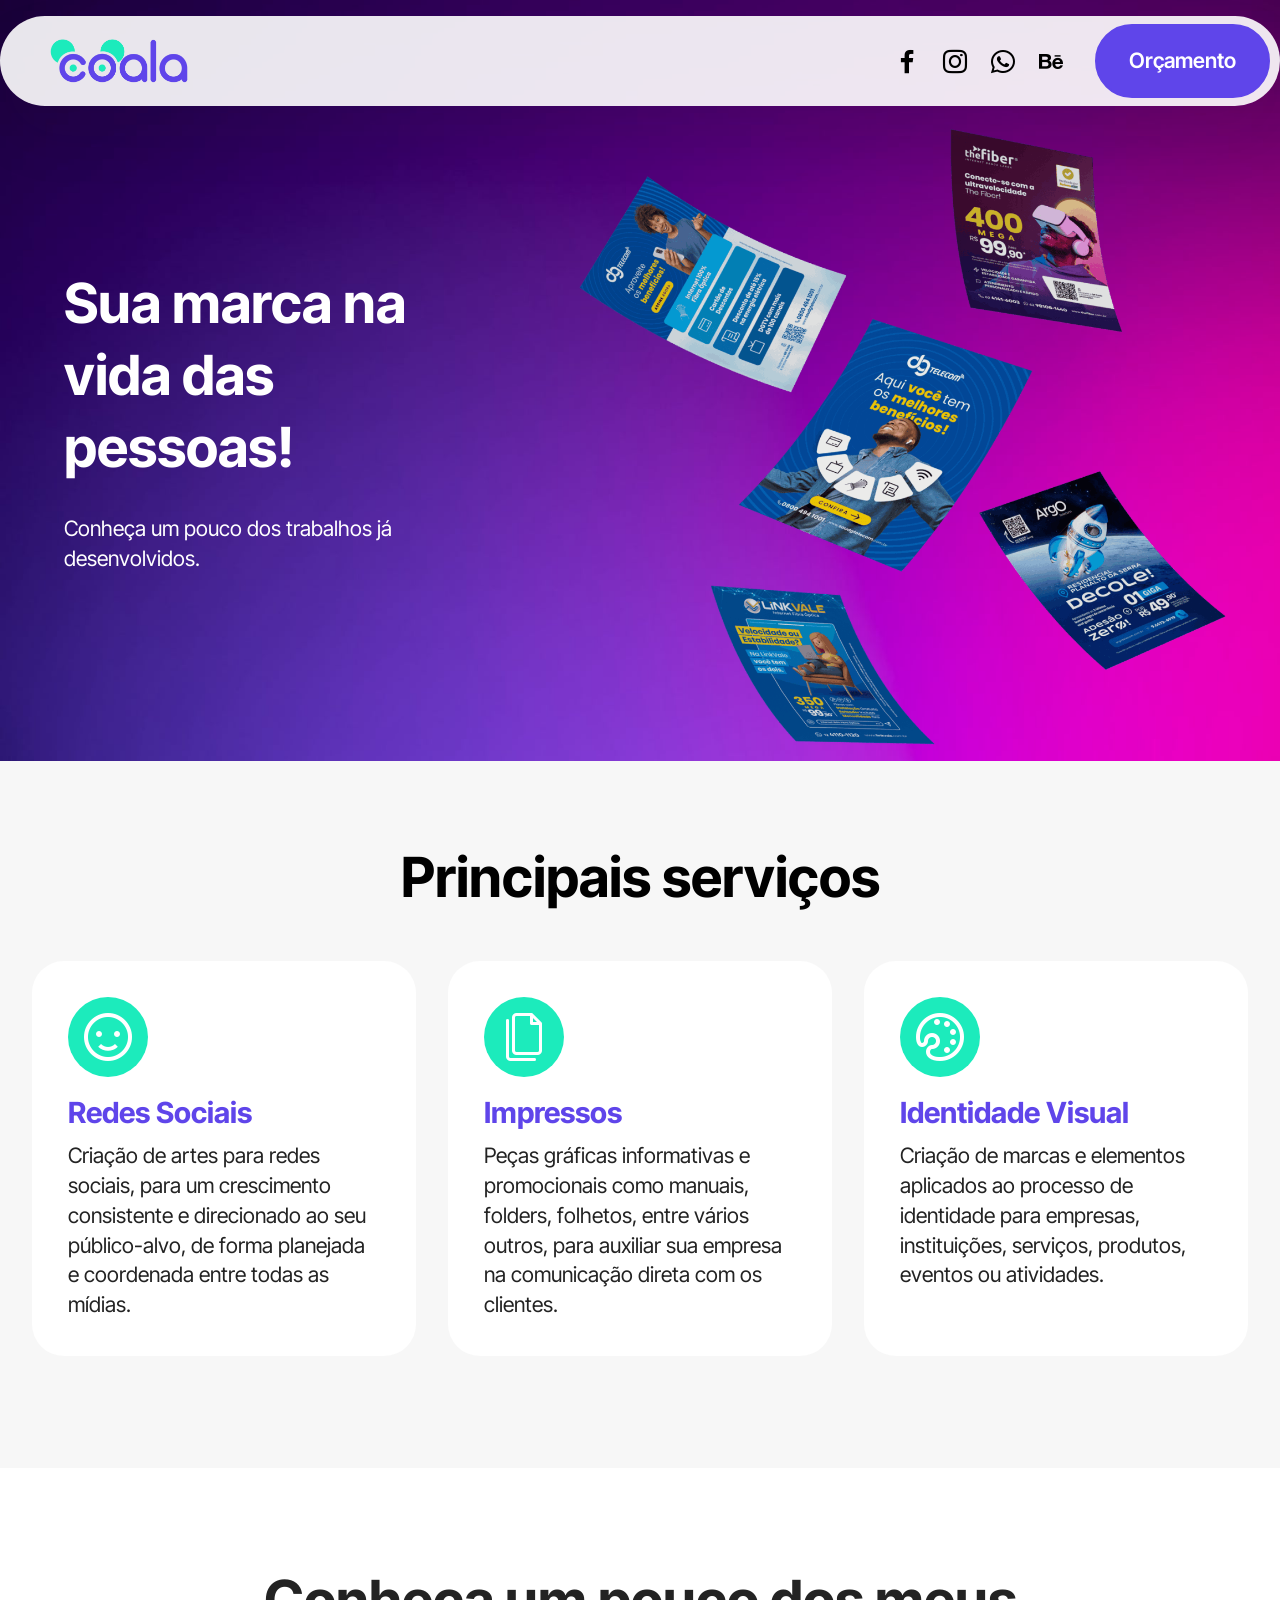
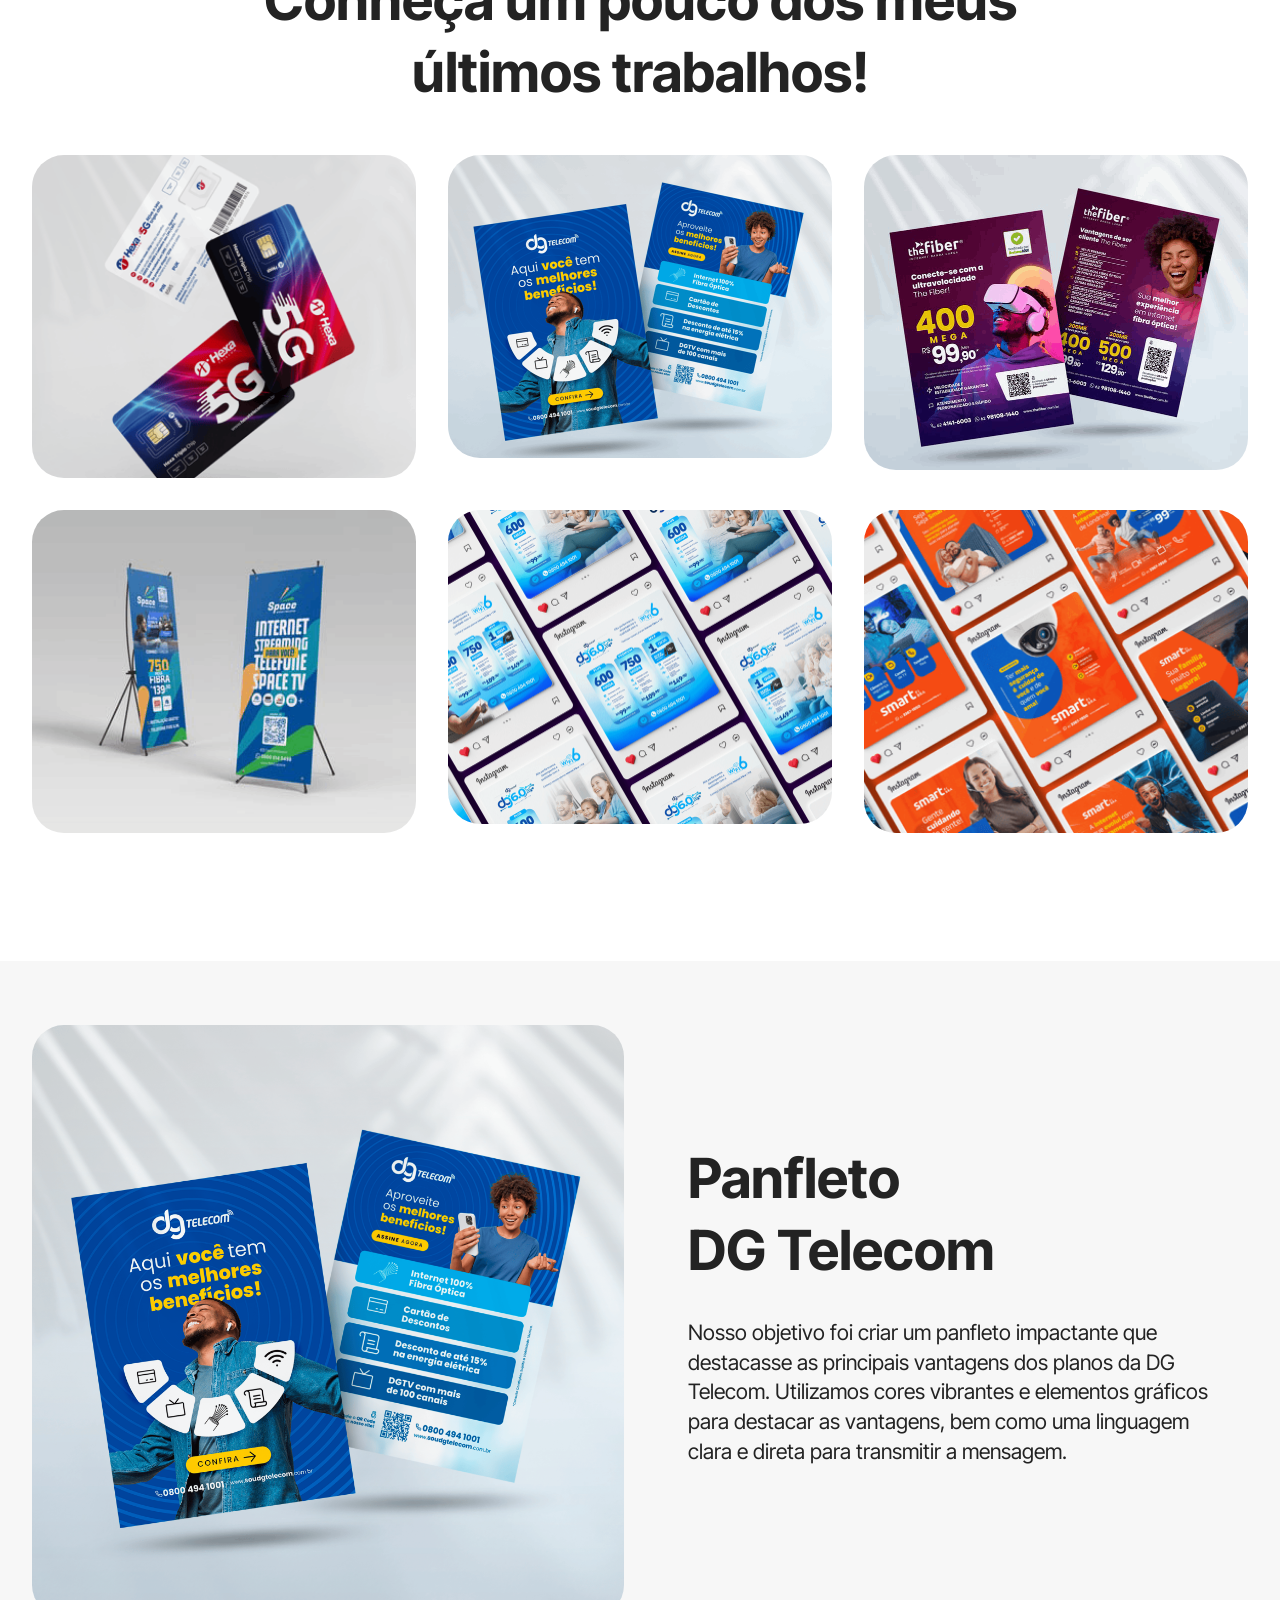
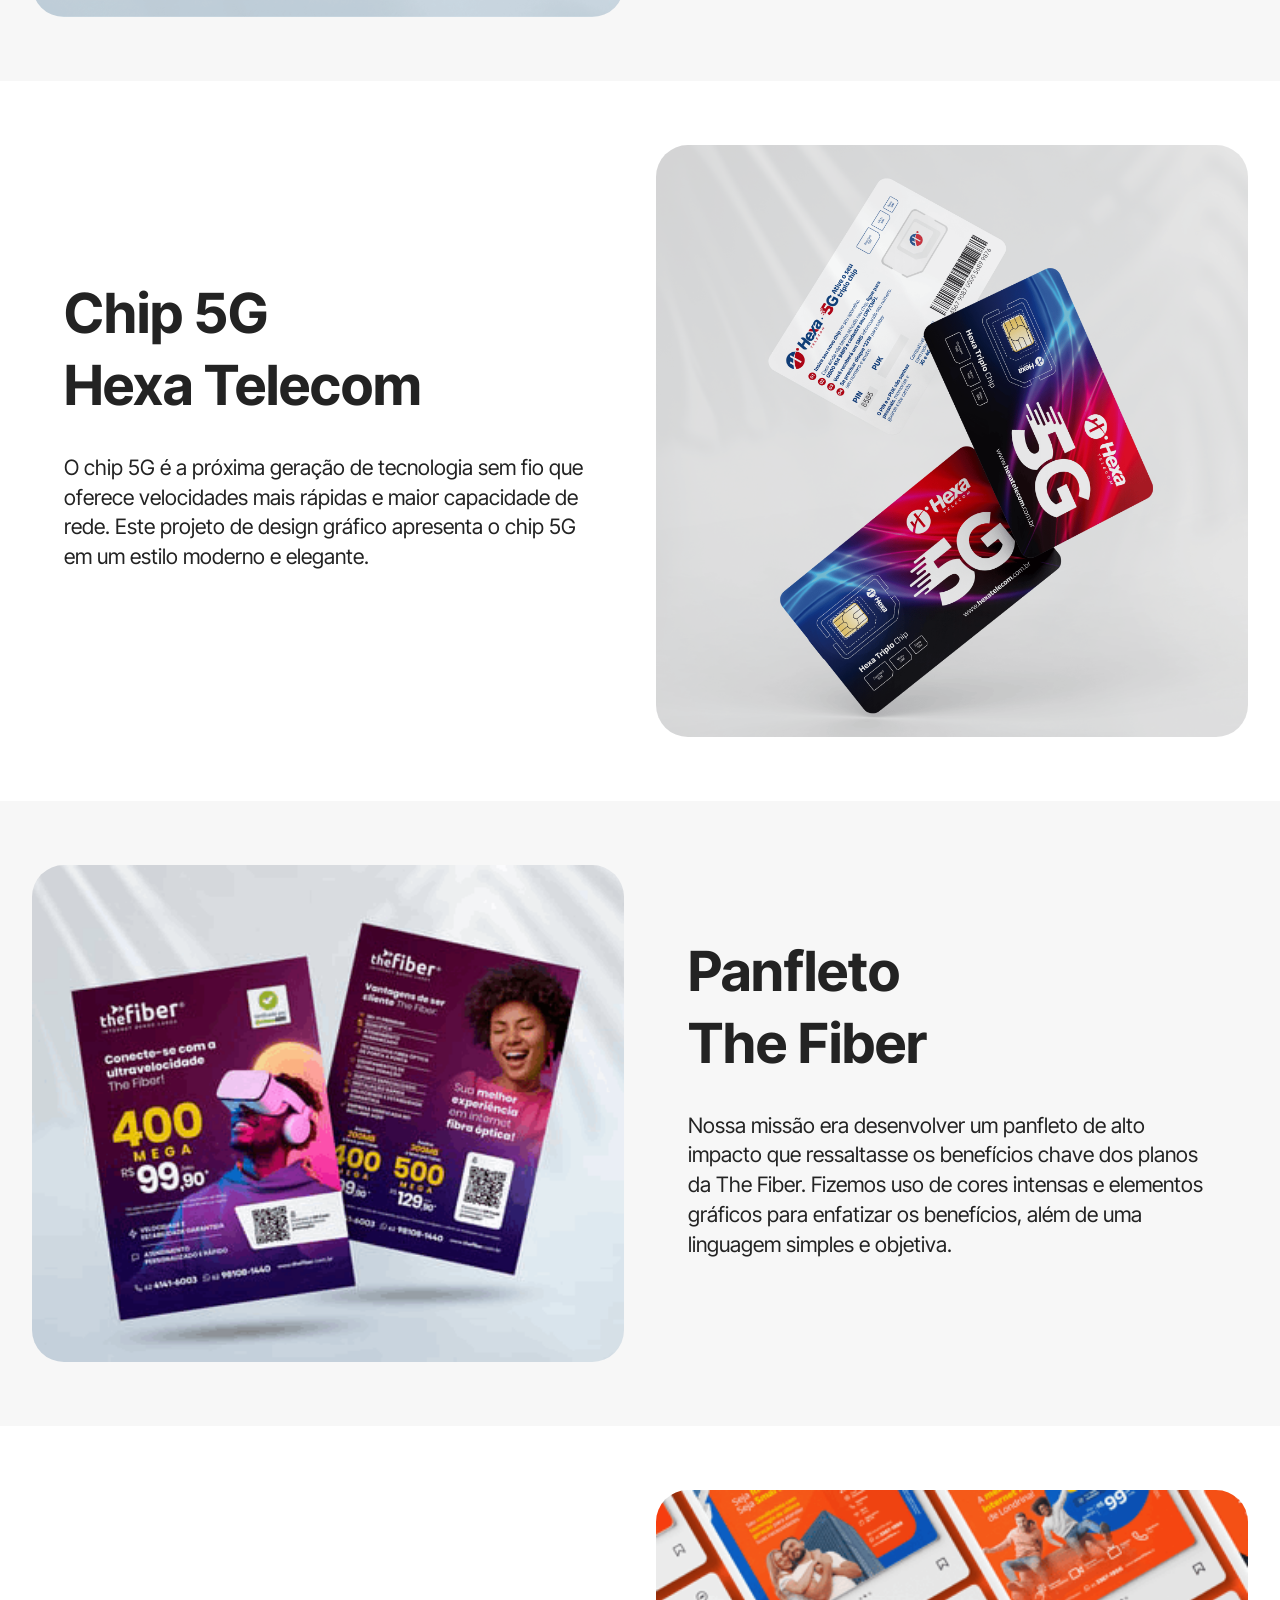
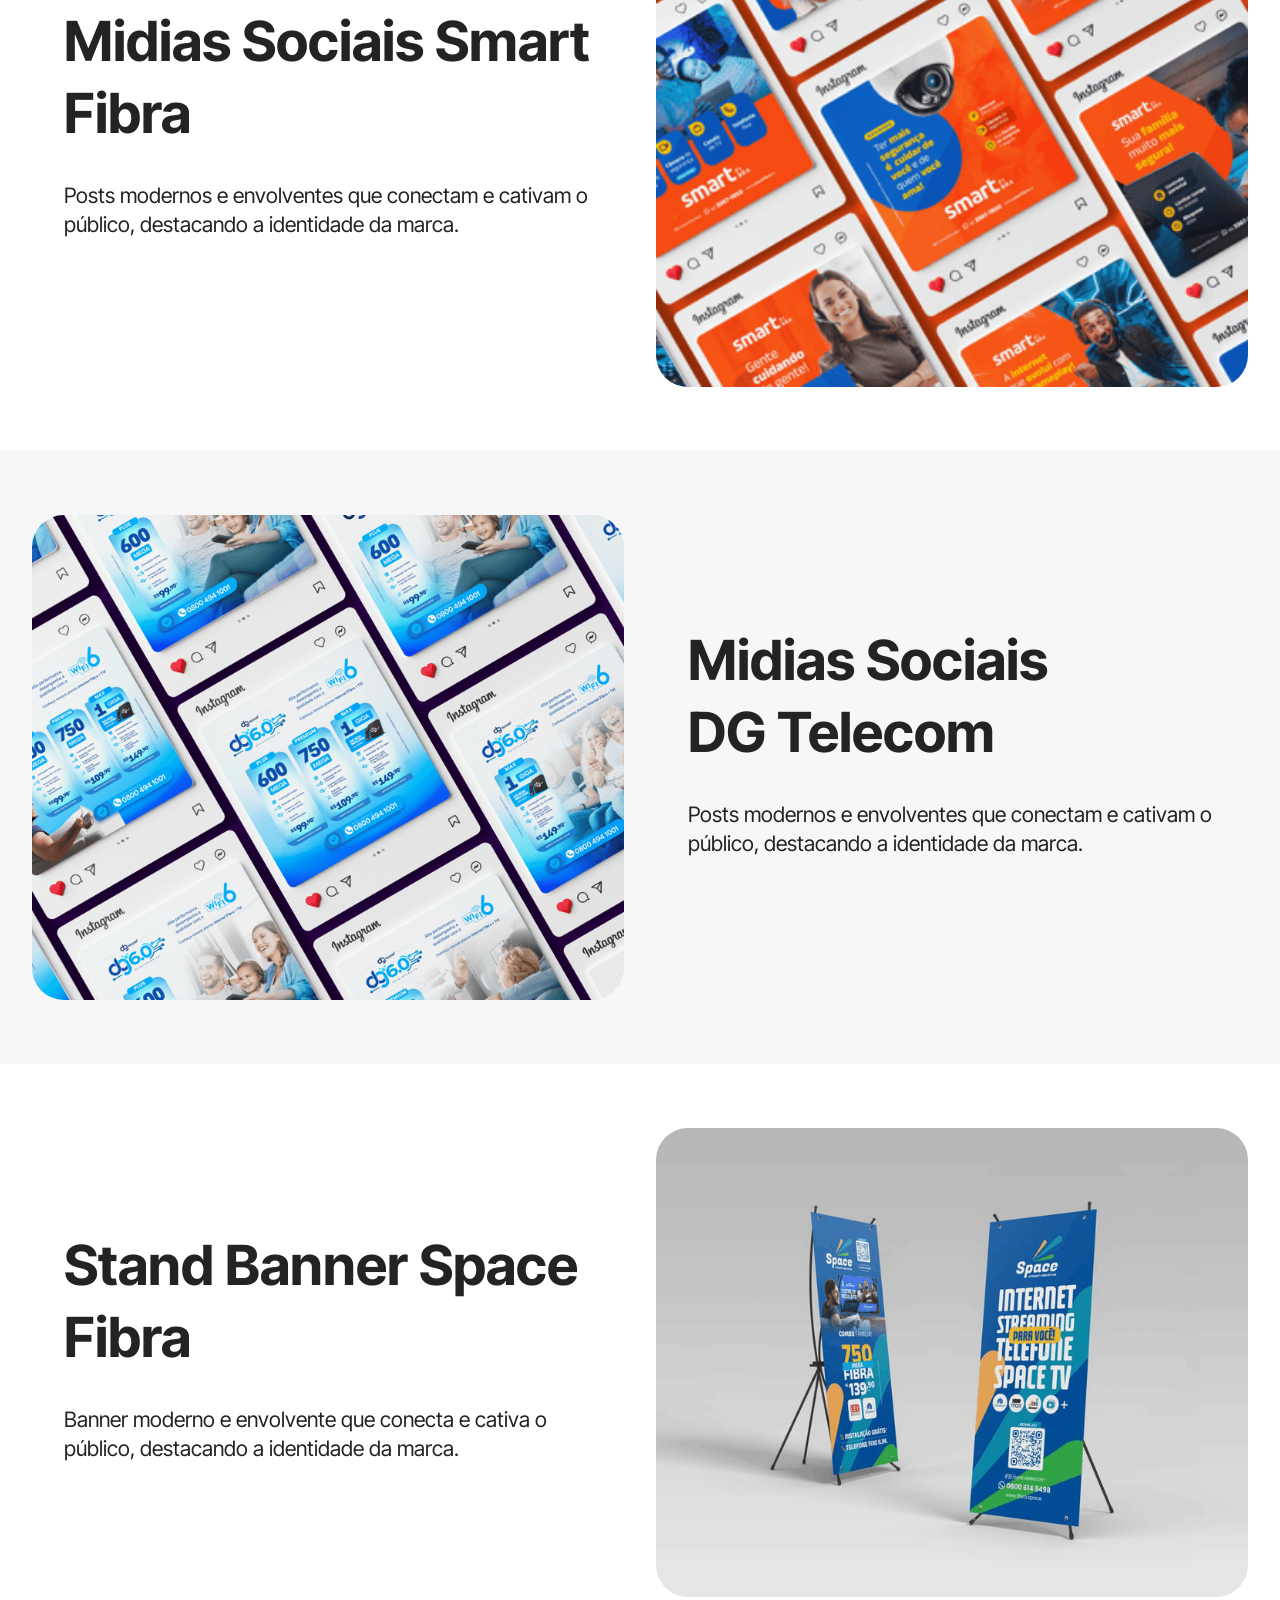
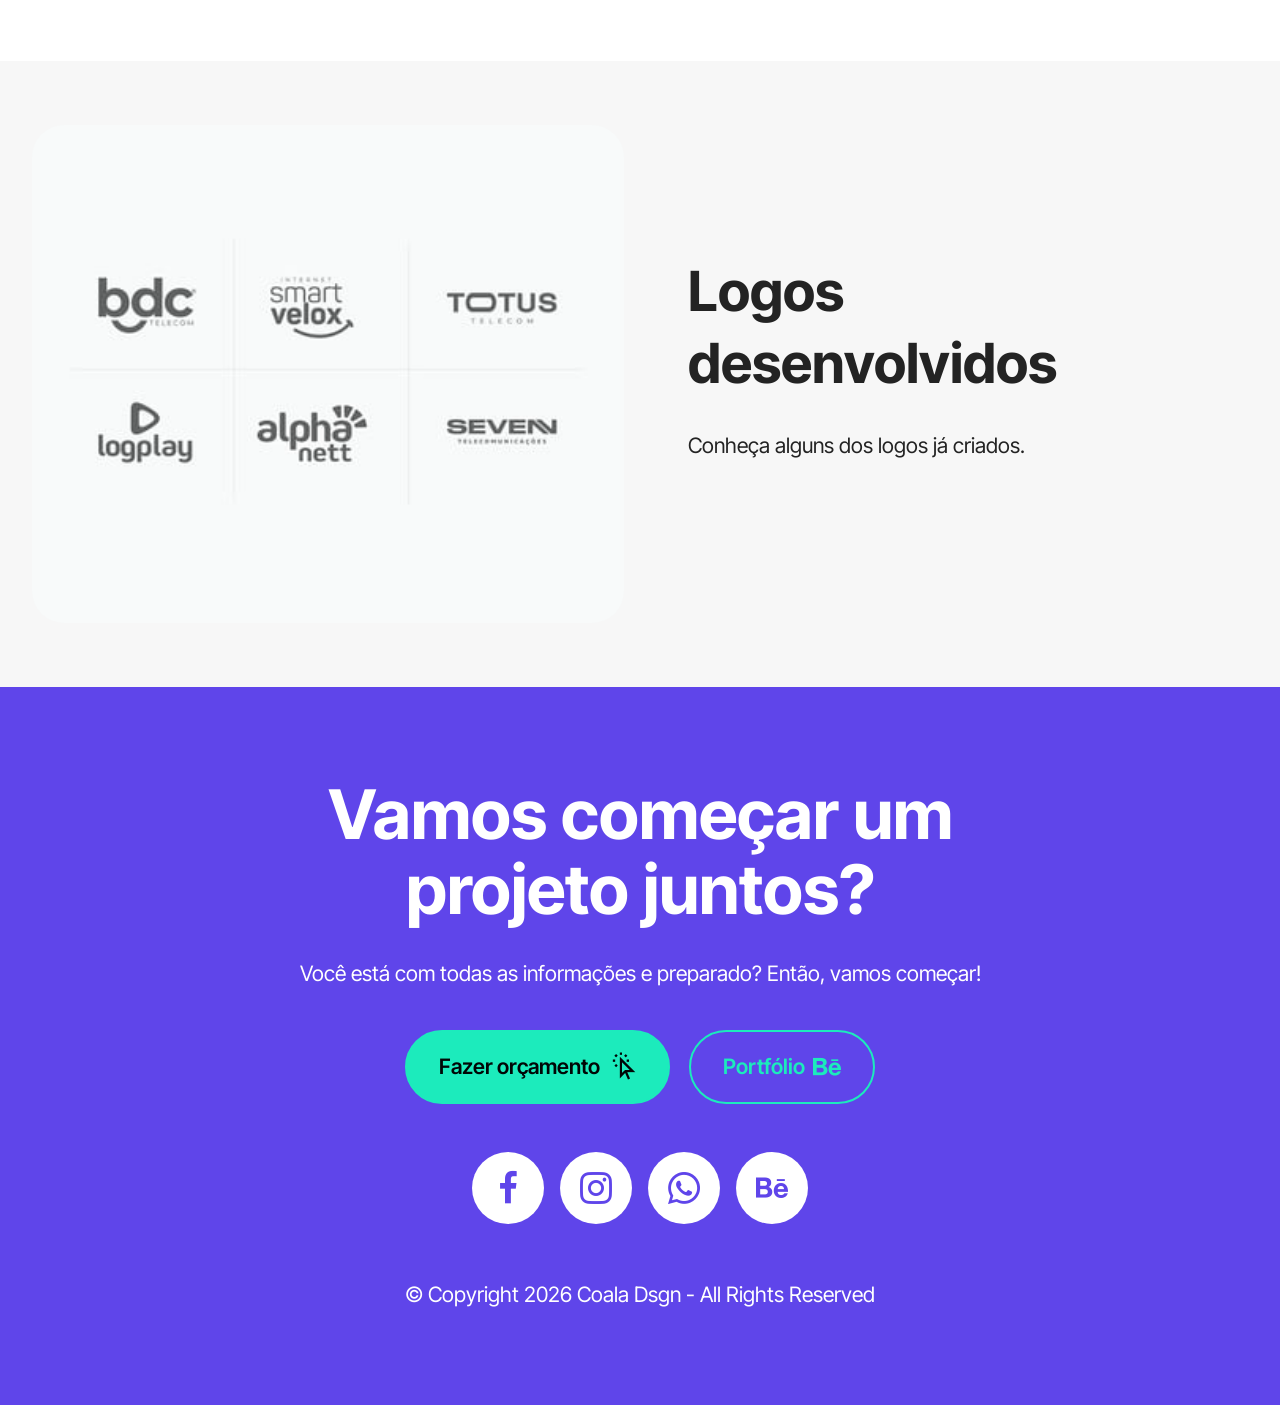
==== commit 472361f1: "Update index.html" ====
--- a/index.html
+++ b/index.html
@@ -1,7 +1,7 @@
 <!DOCTYPE html>
 <html  >
-<head>
-<link rel=“canonical” href=”https://www.coaladsgn.com”/>
+<head>   
+<link rel="canonical" href="https://coaladsgn.com/"/>
 	<!-- Google Tag Manager -->
 <script>(function(w,d,s,l,i){w[l]=w[l]||[];w[l].push({'gtm.start':
 new Date().getTime(),event:'gtm.js'});var f=d.getElementsByTagName(s)[0],
@@ -9,6 +9,7 @@
 'https://www.googletagmanager.com/gtm.js?id='+i+dl;f.parentNode.insertBefore(j,f);
 })(window,document,'script','dataLayer','GTM-NLQ5HMNQ');</script>
 <!-- End Google Tag Manager -->
+
   <!-- Site made with Mobirise Website Builder v6.1.12, https://mobirise.com -->
   <meta charset="UTF-8">
   <meta http-equiv="X-UA-Compatible" content="IE=edge">
@@ -33,18 +34,18 @@
   <link rel="stylesheet" href="assets/gallery/style.css">
   <link rel="preload" href="https://fonts.googleapis.com/css?family=Inter+Tight:100,200,300,400,500,600,700,800,900,100i,200i,300i,400i,500i,600i,700i,800i,900i&display=swap" as="style" onload="this.onload=null;this.rel='stylesheet'">
   <noscript><link rel="stylesheet" href="https://fonts.googleapis.com/css?family=Inter+Tight:100,200,300,400,500,600,700,800,900,100i,200i,300i,400i,500i,600i,700i,800i,900i&display=swap"></noscript>
-  <link rel="preload" as="style" href="assets/mobirise/css/mbr-additional.css?v=78zz54"><link rel="stylesheet" href="assets/mobirise/css/mbr-additional.css?v=78zz54" type="text/css">
+  <link rel="preload" as="style" href="assets/mobirise/css/mbr-additional.css?v=KIcGoR"><link rel="stylesheet" href="assets/mobirise/css/mbr-additional.css?v=KIcGoR" type="text/css">
 
   
   
   
 </head>
 <body>
-<!-- Google Tag Manager (noscript) -->
+  <!-- Google Tag Manager (noscript) -->
 <noscript><iframe src="https://www.googletagmanager.com/ns.html?id=GTM-NLQ5HMNQ"
 height="0" width="0" style="display:none;visibility:hidden"></iframe></noscript>
 <!-- End Google Tag Manager (noscript) -->
-  
+ 
   <section data-bs-version="5.1" class="menu menu2 cid-tJS6tZXiPa" once="menu" id="menu02-0">
 	
 
@@ -193,16 +194,16 @@
         </div>
         <div class="row mbr-gallery mbr-masonry" data-masonry="{&quot;percentPosition&quot;: true }">
             <div class="col-12 col-md-6 col-lg-4 item gallery-image active">
-                <div class="item-wrapper" data-toggle="modal" data-bs-toggle="modal" data-target="#vdKXdOpwnE-modal" data-bs-target="#vdKXdOpwnE-modal">
-                    <img class="w-100" src="assets/images/e577a81570484751.647a38414a8c4-aop6ldger8tav1gb-375x315.png" alt="Mobirise Website Builder" data-slide-to="0" data-bs-slide-to="0" data-target="#lb-vdKXdOpwnE" data-bs-target="#lb-vdKXdOpwnE">
+                <div class="item-wrapper" data-toggle="modal" data-bs-toggle="modal" data-target="#veyCUwwXa4-modal" data-bs-target="#veyCUwwXa4-modal">
+                    <img class="w-100" src="assets/images/e577a81570484751.647a38414a8c4-aop6ldger8tav1gb-375x315.png" alt="Mobirise Website Builder" data-slide-to="0" data-bs-slide-to="0" data-target="#lb-veyCUwwXa4" data-bs-target="#lb-veyCUwwXa4">
                     <div class="icon-wrapper">
                         <span class="mobi-mbri mobi-mbri-search mbr-iconfont mbr-iconfont-btn"></span>
                     </div>
                 </div>
                 
             </div><div class="col-12 col-md-6 col-lg-4 item gallery-image">
-                <div class="item-wrapper" data-toggle="modal" data-bs-toggle="modal" data-target="#vdKXdOpwnE-modal" data-bs-target="#vdKXdOpwnE-modal">
-                    <img class="w-100" src="assets/images/a961dc157338131.6376d1f6e3055-yrd623g970u5rldk-768x606.png" alt="Mobirise Website Builder" data-slide-to="1" data-bs-slide-to="1" data-target="#lb-vdKXdOpwnE" data-bs-target="#lb-vdKXdOpwnE">
+                <div class="item-wrapper" data-toggle="modal" data-bs-toggle="modal" data-target="#veyCUwwXa4-modal" data-bs-target="#veyCUwwXa4-modal">
+                    <img class="w-100" src="assets/images/a961dc157338131.6376d1f6e3055-yrd623g970u5rldk-768x606.png" alt="Mobirise Website Builder" data-slide-to="1" data-bs-slide-to="1" data-target="#lb-veyCUwwXa4" data-bs-target="#lb-veyCUwwXa4">
                     <div class="icon-wrapper">
                         <span class="mobi-mbri mobi-mbri-search mbr-iconfont mbr-iconfont-btn"></span>
                     </div>
@@ -211,8 +212,8 @@
             </div>
             
             <div class="col-12 col-md-6 col-lg-4 item gallery-image">
-                <div class="item-wrapper" data-toggle="modal" data-bs-toggle="modal" data-target="#vdKXdOpwnE-modal" data-bs-target="#vdKXdOpwnE-modal">
-                    <img class="w-100" src="assets/images/50503b156784703.636d0bb4a9eec-mv04elrx3gslqj04-768x629.png" alt="Mobirise Website Builder" data-slide-to="2" data-bs-slide-to="2" data-target="#lb-vdKXdOpwnE" data-bs-target="#lb-vdKXdOpwnE">
+                <div class="item-wrapper" data-toggle="modal" data-bs-toggle="modal" data-target="#veyCUwwXa4-modal" data-bs-target="#veyCUwwXa4-modal">
+                    <img class="w-100" src="assets/images/50503b156784703.636d0bb4a9eec-mv04elrx3gslqj04-768x629.png" alt="Mobirise Website Builder" data-slide-to="2" data-bs-slide-to="2" data-target="#lb-veyCUwwXa4" data-bs-target="#lb-veyCUwwXa4">
                     <div class="icon-wrapper">
                         <span class="mobi-mbri mobi-mbri-search mbr-iconfont mbr-iconfont-btn"></span>
                     </div>
@@ -220,8 +221,8 @@
                 
             </div>
             <div class="col-12 col-md-6 col-lg-4 item gallery-image">
-                <div class="item-wrapper" data-toggle="modal" data-bs-toggle="modal" data-target="#vdKXdOpwnE-modal" data-bs-target="#vdKXdOpwnE-modal">
-                    <img class="w-100" src="assets/images/805b751815454111.651db0fb3c465-ae0oaawx9gc2kok1-375x315.png" alt="Mobirise Website Builder" data-slide-to="3" data-bs-slide-to="3" data-target="#lb-vdKXdOpwnE" data-bs-target="#lb-vdKXdOpwnE">
+                <div class="item-wrapper" data-toggle="modal" data-bs-toggle="modal" data-target="#veyCUwwXa4-modal" data-bs-target="#veyCUwwXa4-modal">
+                    <img class="w-100" src="assets/images/805b751815454111.651db0fb3c465-ae0oaawx9gc2kok1-375x315.png" alt="Mobirise Website Builder" data-slide-to="3" data-bs-slide-to="3" data-target="#lb-veyCUwwXa4" data-bs-target="#lb-veyCUwwXa4">
                     <div class="icon-wrapper">
                         <span class="mobi-mbri mobi-mbri-search mbr-iconfont mbr-iconfont-btn"></span>
                     </div>
@@ -229,8 +230,8 @@
                 
             </div>
             <div class="col-12 col-md-6 col-lg-4 item gallery-image">
-                <div class="item-wrapper" data-toggle="modal" data-bs-toggle="modal" data-target="#vdKXdOpwnE-modal" data-bs-target="#vdKXdOpwnE-modal">
-                    <img class="w-100" src="assets/images/8b30b5198790099.6647429564dac-dwxybb5g95tx2bql-768x629.png" alt="Mobirise Website Builder" data-slide-to="4" data-bs-slide-to="4" data-target="#lb-vdKXdOpwnE" data-bs-target="#lb-vdKXdOpwnE">
+                <div class="item-wrapper" data-toggle="modal" data-bs-toggle="modal" data-target="#veyCUwwXa4-modal" data-bs-target="#veyCUwwXa4-modal">
+                    <img class="w-100" src="assets/images/8b30b5198790099.6647429564dac-dwxybb5g95tx2bql-768x629.png" alt="Mobirise Website Builder" data-slide-to="4" data-bs-slide-to="4" data-target="#lb-veyCUwwXa4" data-bs-target="#lb-veyCUwwXa4">
                     <div class="icon-wrapper">
                         <span class="mobi-mbri mobi-mbri-search mbr-iconfont mbr-iconfont-btn"></span>
                     </div>
@@ -238,8 +239,8 @@
                 
             </div>
             <div class="col-12 col-md-6 col-lg-4 item gallery-image">
-                <div class="item-wrapper" data-toggle="modal" data-bs-toggle="modal" data-target="#vdKXdOpwnE-modal" data-bs-target="#vdKXdOpwnE-modal">
-                    <img class="w-100" src="assets/images/b3692f1761549891.64c0087e5422e-min-ae0meejggkhn07rj-375x315.png" alt="Mobirise Website Builder" data-slide-to="5" data-bs-slide-to="5" data-target="#lb-vdKXdOpwnE" data-bs-target="#lb-vdKXdOpwnE">
+                <div class="item-wrapper" data-toggle="modal" data-bs-toggle="modal" data-target="#veyCUwwXa4-modal" data-bs-target="#veyCUwwXa4-modal">
+                    <img class="w-100" src="assets/images/b3692f1761549891.64c0087e5422e-min-ae0meejggkhn07rj-375x315.png" alt="Mobirise Website Builder" data-slide-to="5" data-bs-slide-to="5" data-target="#lb-veyCUwwXa4" data-bs-target="#lb-veyCUwwXa4">
                     <div class="icon-wrapper">
                         <span class="mobi-mbri mobi-mbri-search mbr-iconfont mbr-iconfont-btn"></span>
                     </div>
@@ -249,11 +250,11 @@
             
         </div>
 
-        <div class="modal mbr-slider" tabindex="-1" role="dialog" aria-hidden="true" id="vdKXdOpwnE-modal">
+        <div class="modal mbr-slider" tabindex="-1" role="dialog" aria-hidden="true" id="veyCUwwXa4-modal">
             <div class="modal-dialog" role="document">
                 <div class="modal-content">
                     <div class="modal-body">
-                        <div class="carousel slide carousel-fade" id="lb-vdKXdOpwnE" data-interval="5000" data-bs-interval="5000">
+                        <div class="carousel slide carousel-fade" id="lb-veyCUwwXa4" data-interval="5000" data-bs-interval="5000">
                             <div class="carousel-inner">
                                 <div class="carousel-item active">
                                     <img class="d-block w-100" src="assets/images/e577a81570484751.647a38414a8c4-aop6ldger8tav1gb-375x315.png" alt="Mobirise Website Builder">
@@ -276,21 +277,21 @@
                                 
                             </div>
                             <ol class="carousel-indicators">
-                                <li data-slide-to="0" data-bs-slide-to="0" class="active" data-target="#lb-vdKXdOpwnE" data-bs-target="#lb-vdKXdOpwnE"></li>
-                                <li data-slide-to="1" data-bs-slide-to="1" data-target="#lb-vdKXdOpwnE" data-bs-target="#lb-vdKXdOpwnE"></li>
-                                <li data-slide-to="2" data-bs-slide-to="2" data-target="#lb-vdKXdOpwnE" data-bs-target="#lb-vdKXdOpwnE"></li>
-                                <li data-slide-to="3" data-bs-slide-to="3" data-target="#lb-vdKXdOpwnE" data-bs-target="#lb-vdKXdOpwnE"></li>
-                                <li data-slide-to="4" data-bs-slide-to="4" data-target="#lb-vdKXdOpwnE" data-bs-target="#lb-vdKXdOpwnE"></li>
-                                <li data-slide-to="5" data-bs-slide-to="5" data-target="#lb-vdKXdOpwnE" data-bs-target="#lb-vdKXdOpwnE"></li>
+                                <li data-slide-to="0" data-bs-slide-to="0" class="active" data-target="#lb-veyCUwwXa4" data-bs-target="#lb-veyCUwwXa4"></li>
+                                <li data-slide-to="1" data-bs-slide-to="1" data-target="#lb-veyCUwwXa4" data-bs-target="#lb-veyCUwwXa4"></li>
+                                <li data-slide-to="2" data-bs-slide-to="2" data-target="#lb-veyCUwwXa4" data-bs-target="#lb-veyCUwwXa4"></li>
+                                <li data-slide-to="3" data-bs-slide-to="3" data-target="#lb-veyCUwwXa4" data-bs-target="#lb-veyCUwwXa4"></li>
+                                <li data-slide-to="4" data-bs-slide-to="4" data-target="#lb-veyCUwwXa4" data-bs-target="#lb-veyCUwwXa4"></li>
+                                <li data-slide-to="5" data-bs-slide-to="5" data-target="#lb-veyCUwwXa4" data-bs-target="#lb-veyCUwwXa4"></li>
                                 
                             </ol>
                             <a role="button" href="" class="close" data-dismiss="modal" data-bs-dismiss="modal" aria-label="Close">
                             </a>
-                            <a class="carousel-control-prev carousel-control" role="button" data-slide="prev" data-bs-slide="prev" href="#lb-vdKXdOpwnE">
+                            <a class="carousel-control-prev carousel-control" role="button" data-slide="prev" data-bs-slide="prev" href="#lb-veyCUwwXa4">
                                 <span class="mobi-mbri mobi-mbri-arrow-prev" aria-hidden="true"></span>
                                 <span class="sr-only visually-hidden">Previous</span>
                             </a>
-                            <a class="carousel-control-next carousel-control" role="button" data-slide="next" data-bs-slide="next" href="#lb-vdKXdOpwnE">
+                            <a class="carousel-control-next carousel-control" role="button" data-slide="next" data-bs-slide="next" href="#lb-veyCUwwXa4">
                                 <span class="mobi-mbri mobi-mbri-arrow-next" aria-hidden="true"></span>
                                 <span class="sr-only visually-hidden">Next</span>
                             </a>
@@ -529,9 +530,8 @@
                 </p>
             </div>
         </div>
-    </div>
-<script src="assets/bootstrap/js/bootstrap.bundle.min.js"></script>  <script src="assets/smoothscroll/smooth-scroll.js"></script>  <script src="assets/ytplayer/index.js"></script>  <script src="assets/dropdown/js/navbar-dropdown.js"></script>  <script src="assets/masonry/masonry.pkgd.min.js"></script>  <script src="assets/imagesloaded/imagesloaded.pkgd.min.js"></script>  <script src="assets/theme/js/script.js"></script>  <script src="assets/gallery/player.min.js"></script>  <script src="assets/gallery/script.js"></script>  
-	
+    </div>  
+  
   <input name="animation" type="hidden">
   </body>
 </html>
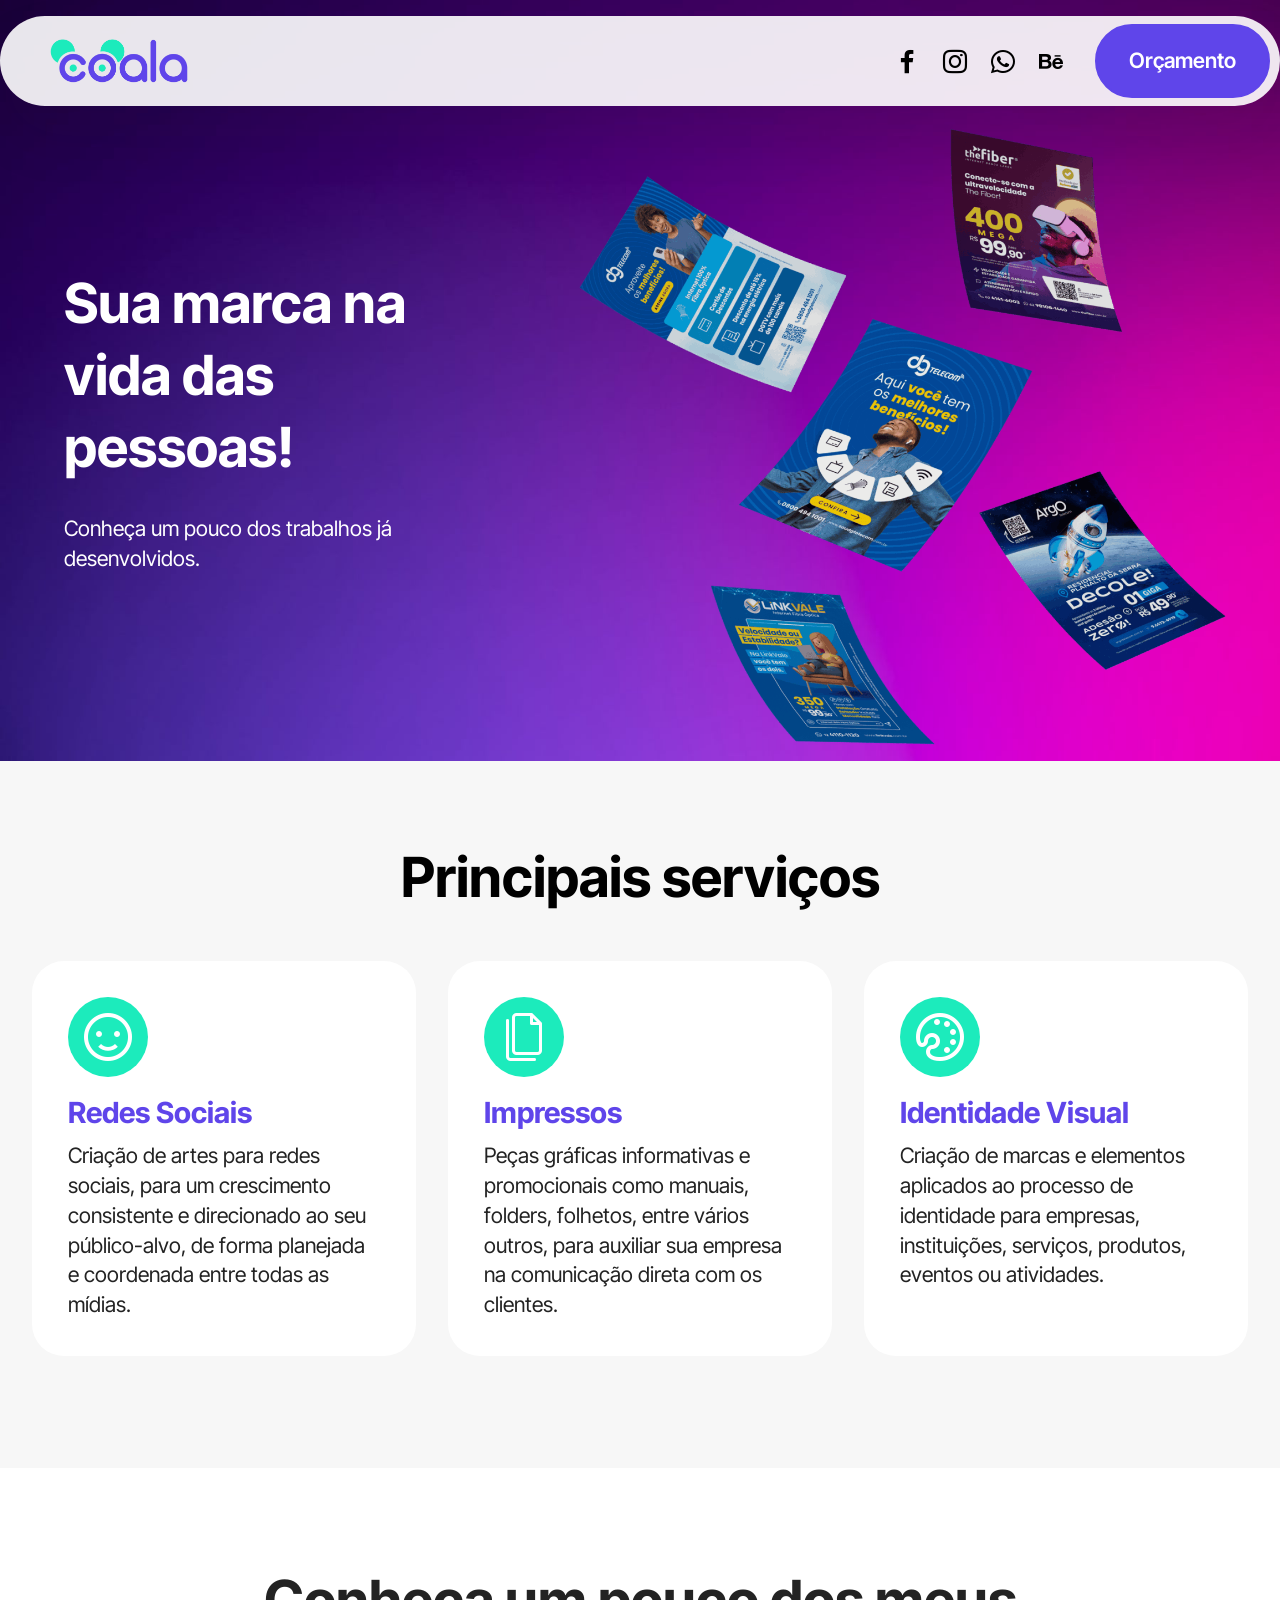
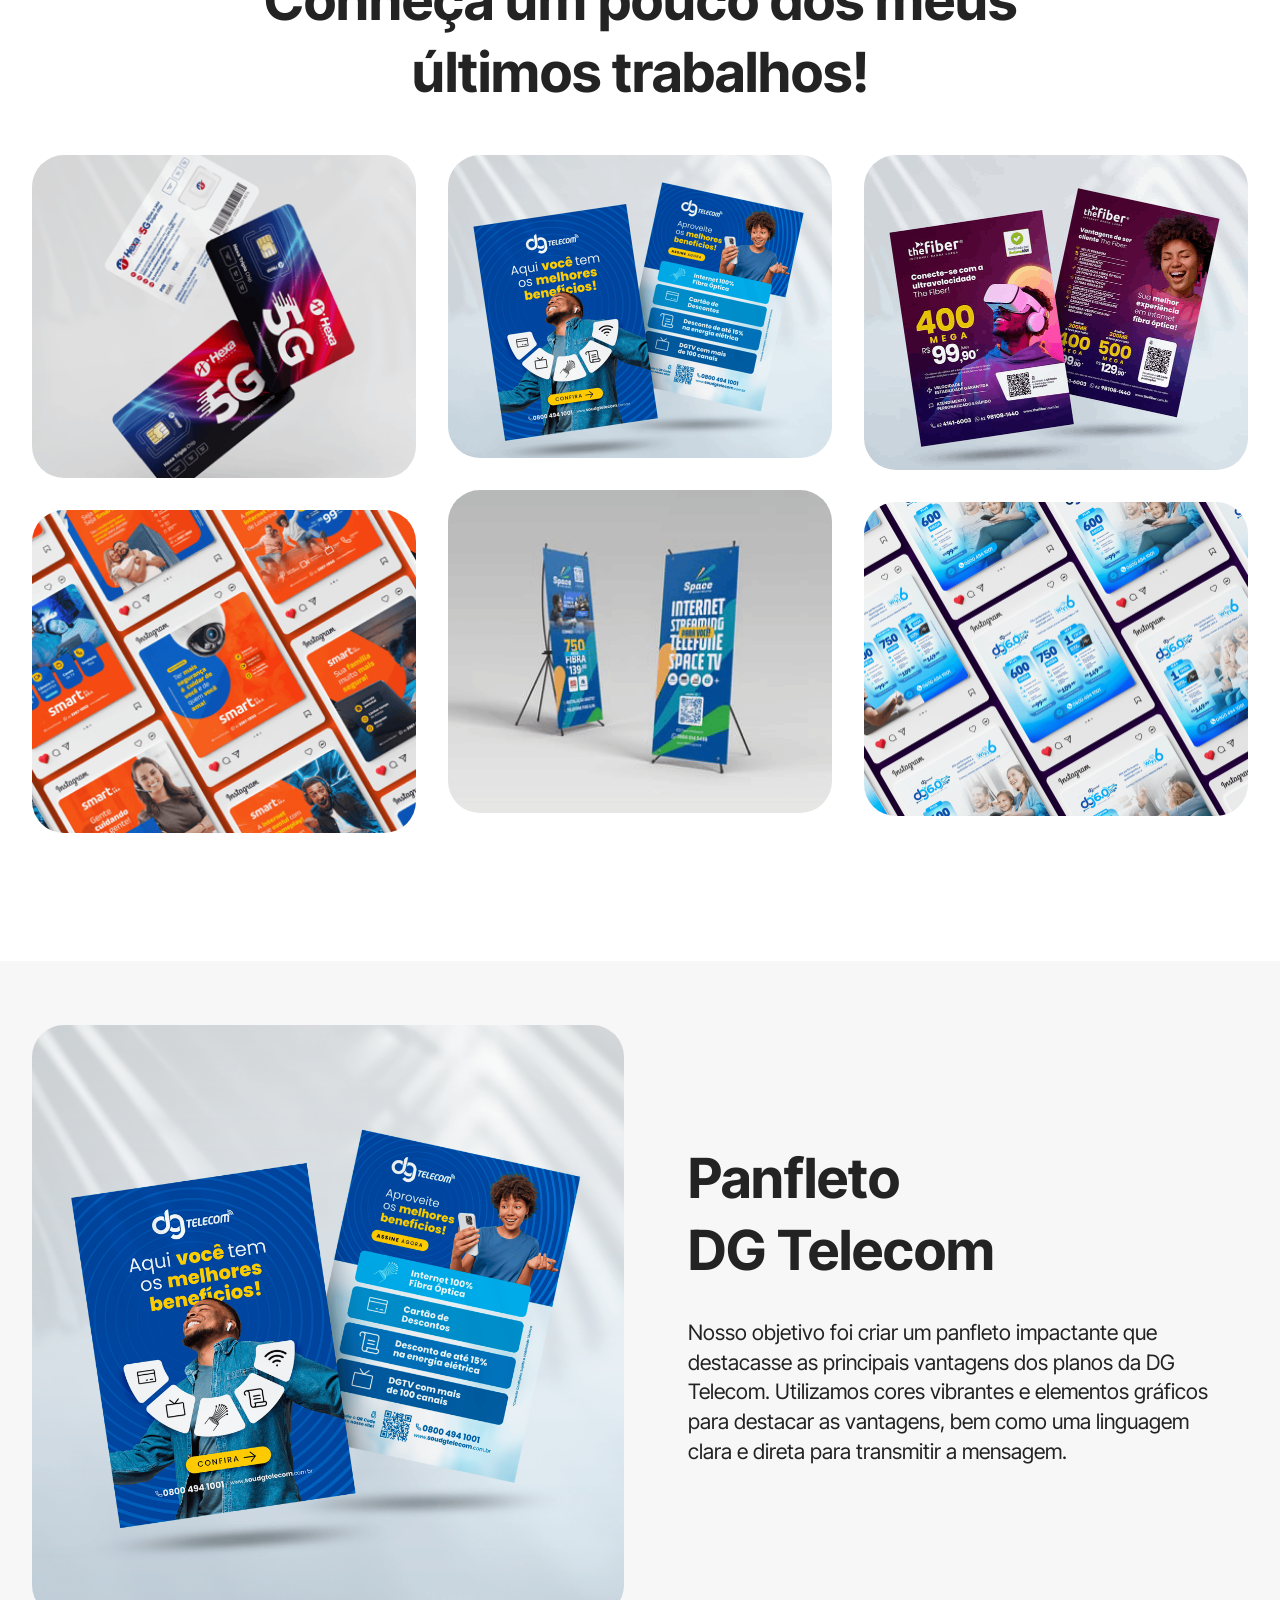
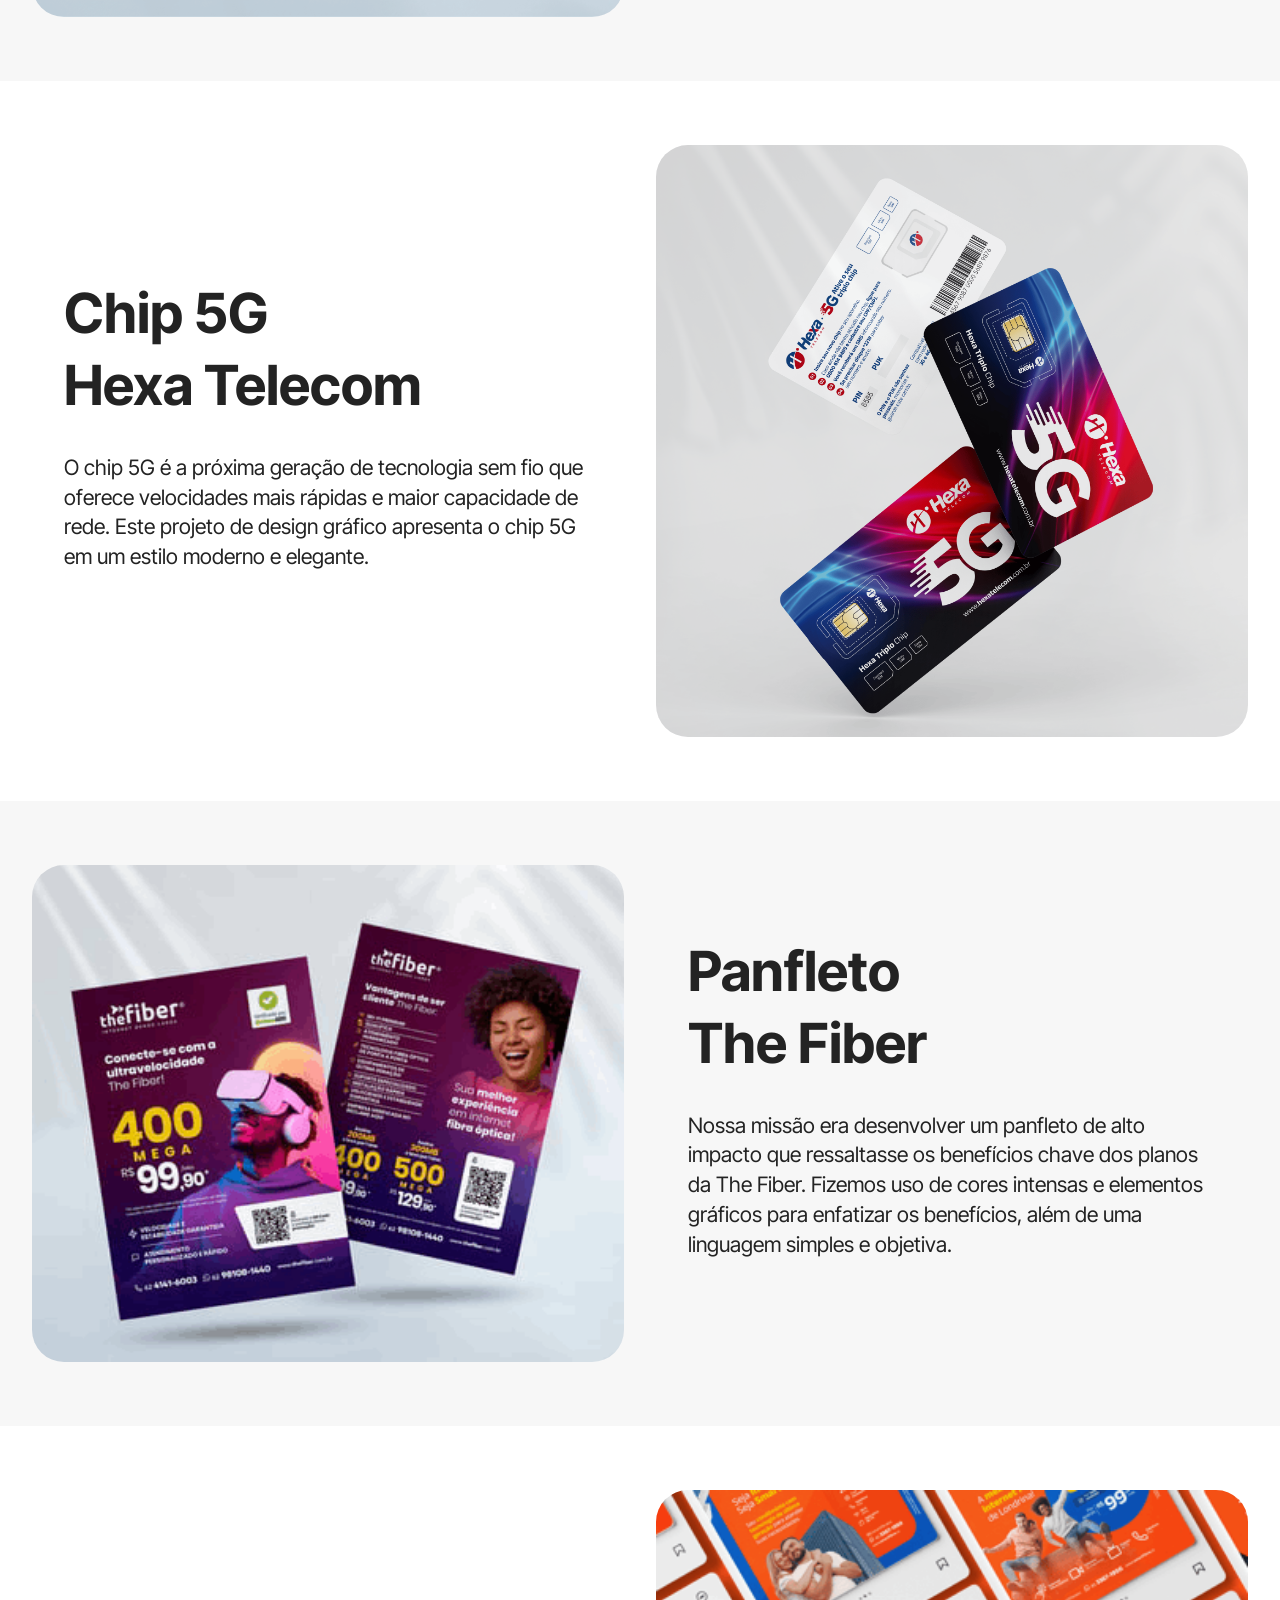
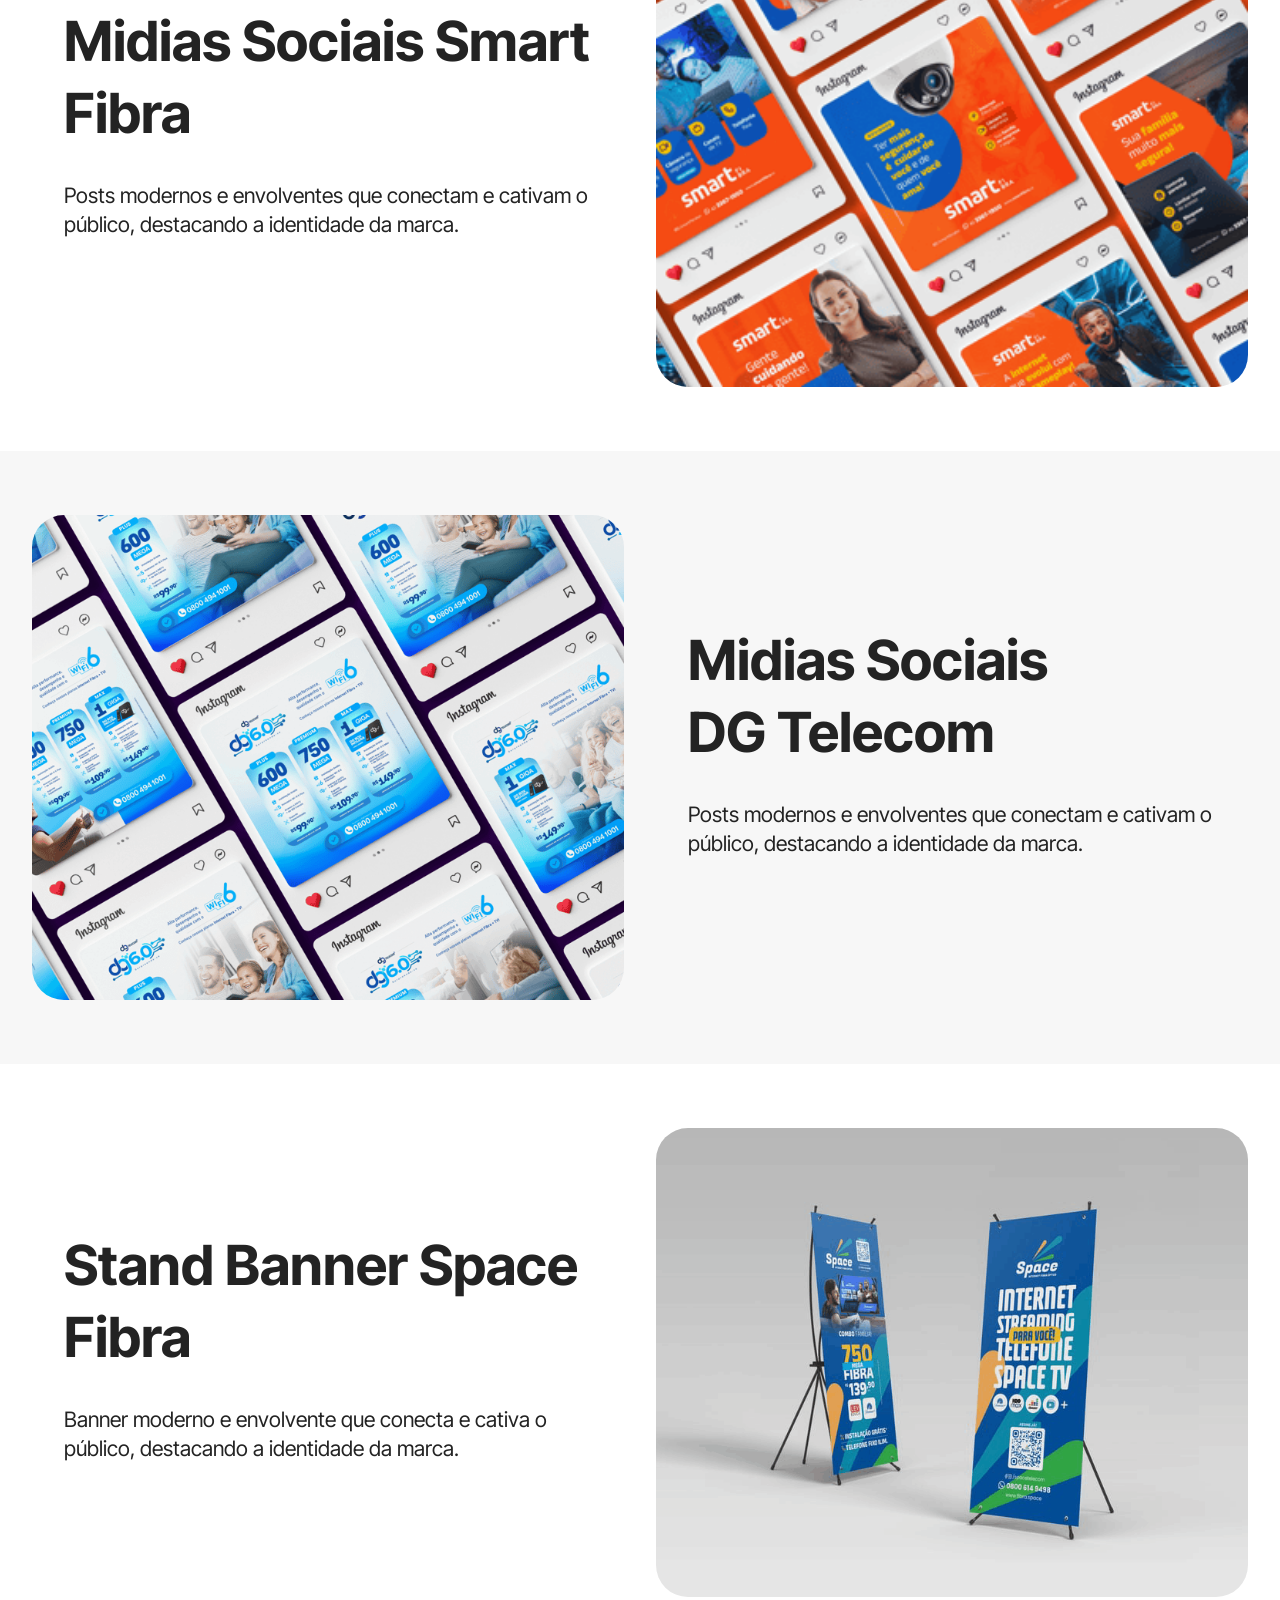
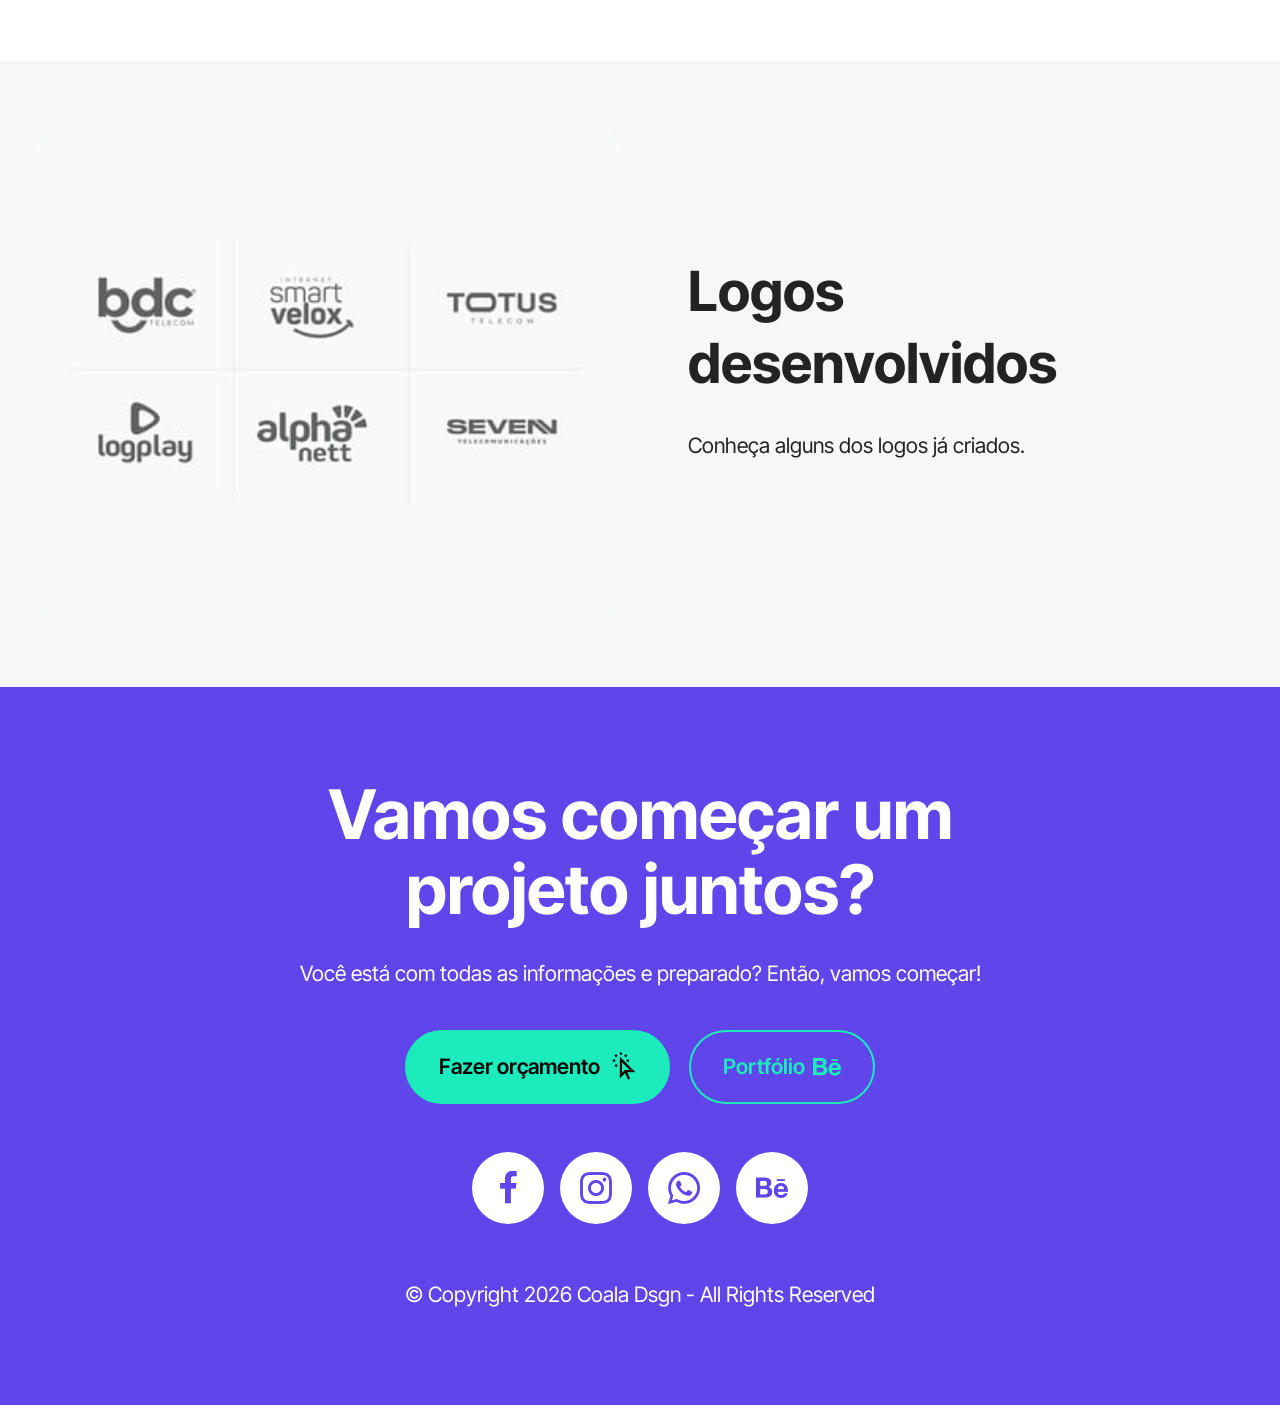
==== commit b1d09a1f: "Update index.html" ====
--- a/index.html
+++ b/index.html
@@ -531,7 +531,9 @@
             </div>
         </div>
     </div>  
-  
+      </div>
+<script src="assets/bootstrap/js/bootstrap.bundle.min.js"></script>  <script src="assets/smoothscroll/smooth-scroll.js"></script>  <script src="assets/ytplayer/index.js"></script>  <script src="assets/dropdown/js/navbar-dropdown.js"></script>  <script src="assets/masonry/masonry.pkgd.min.js"></script>  <script src="assets/imagesloaded/imagesloaded.pkgd.min.js"></script>  <script src="assets/theme/js/script.js"></script>  <script src="assets/gallery/player.min.js"></script>  <script src="assets/gallery/script.js"></script>  
+	
   <input name="animation" type="hidden">
   </body>
 </html>
